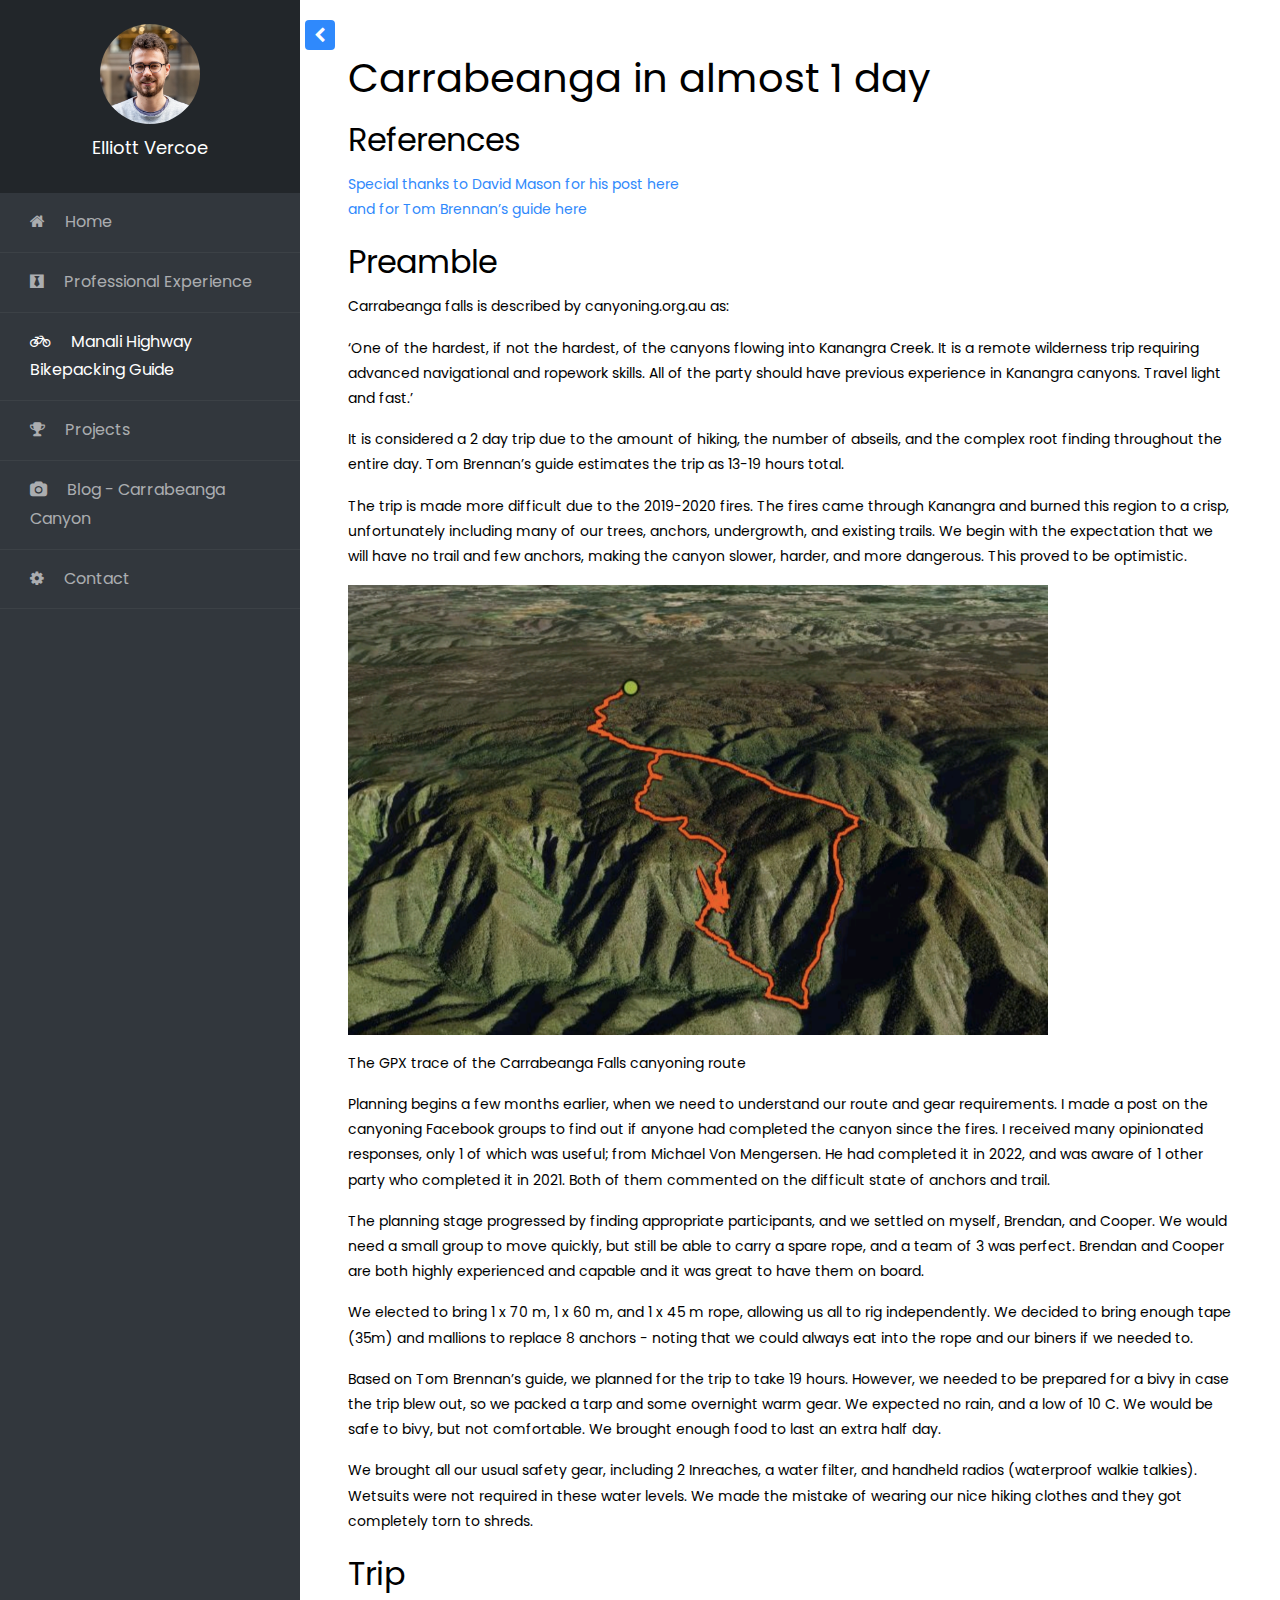
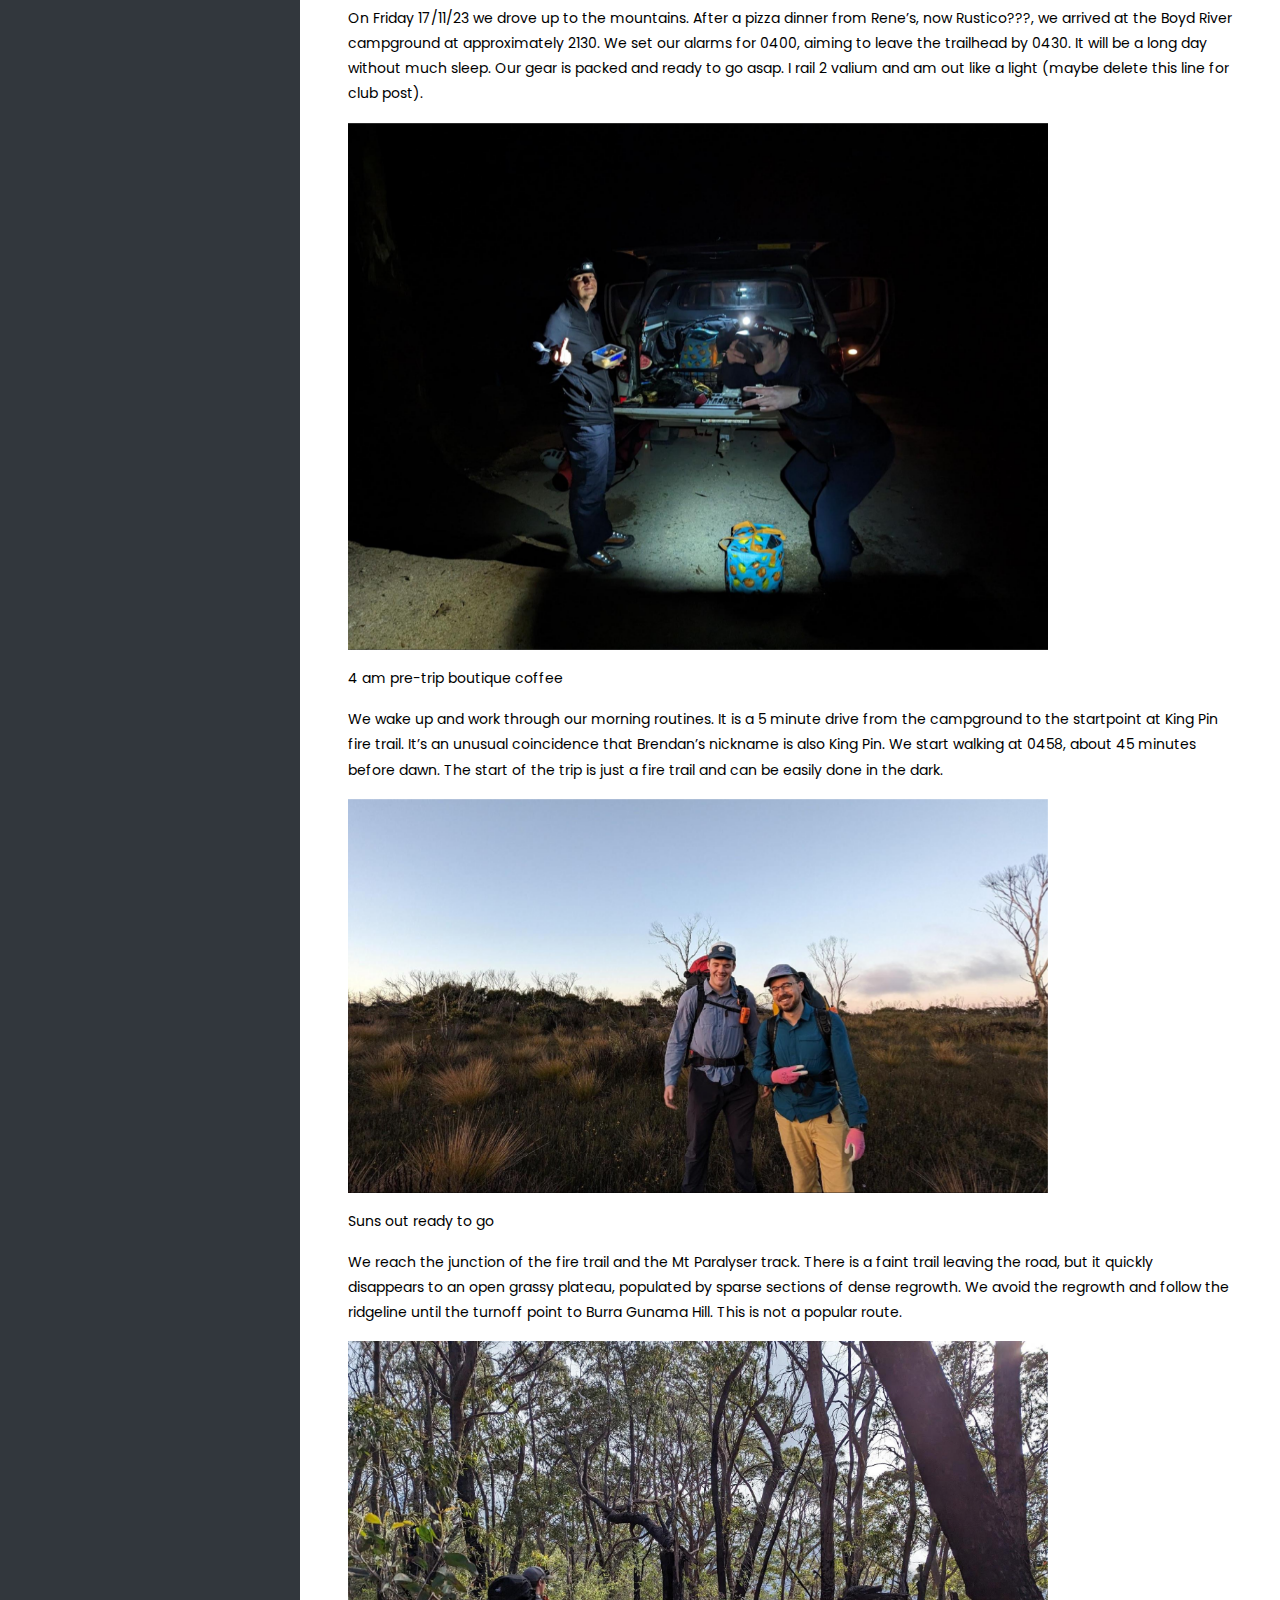
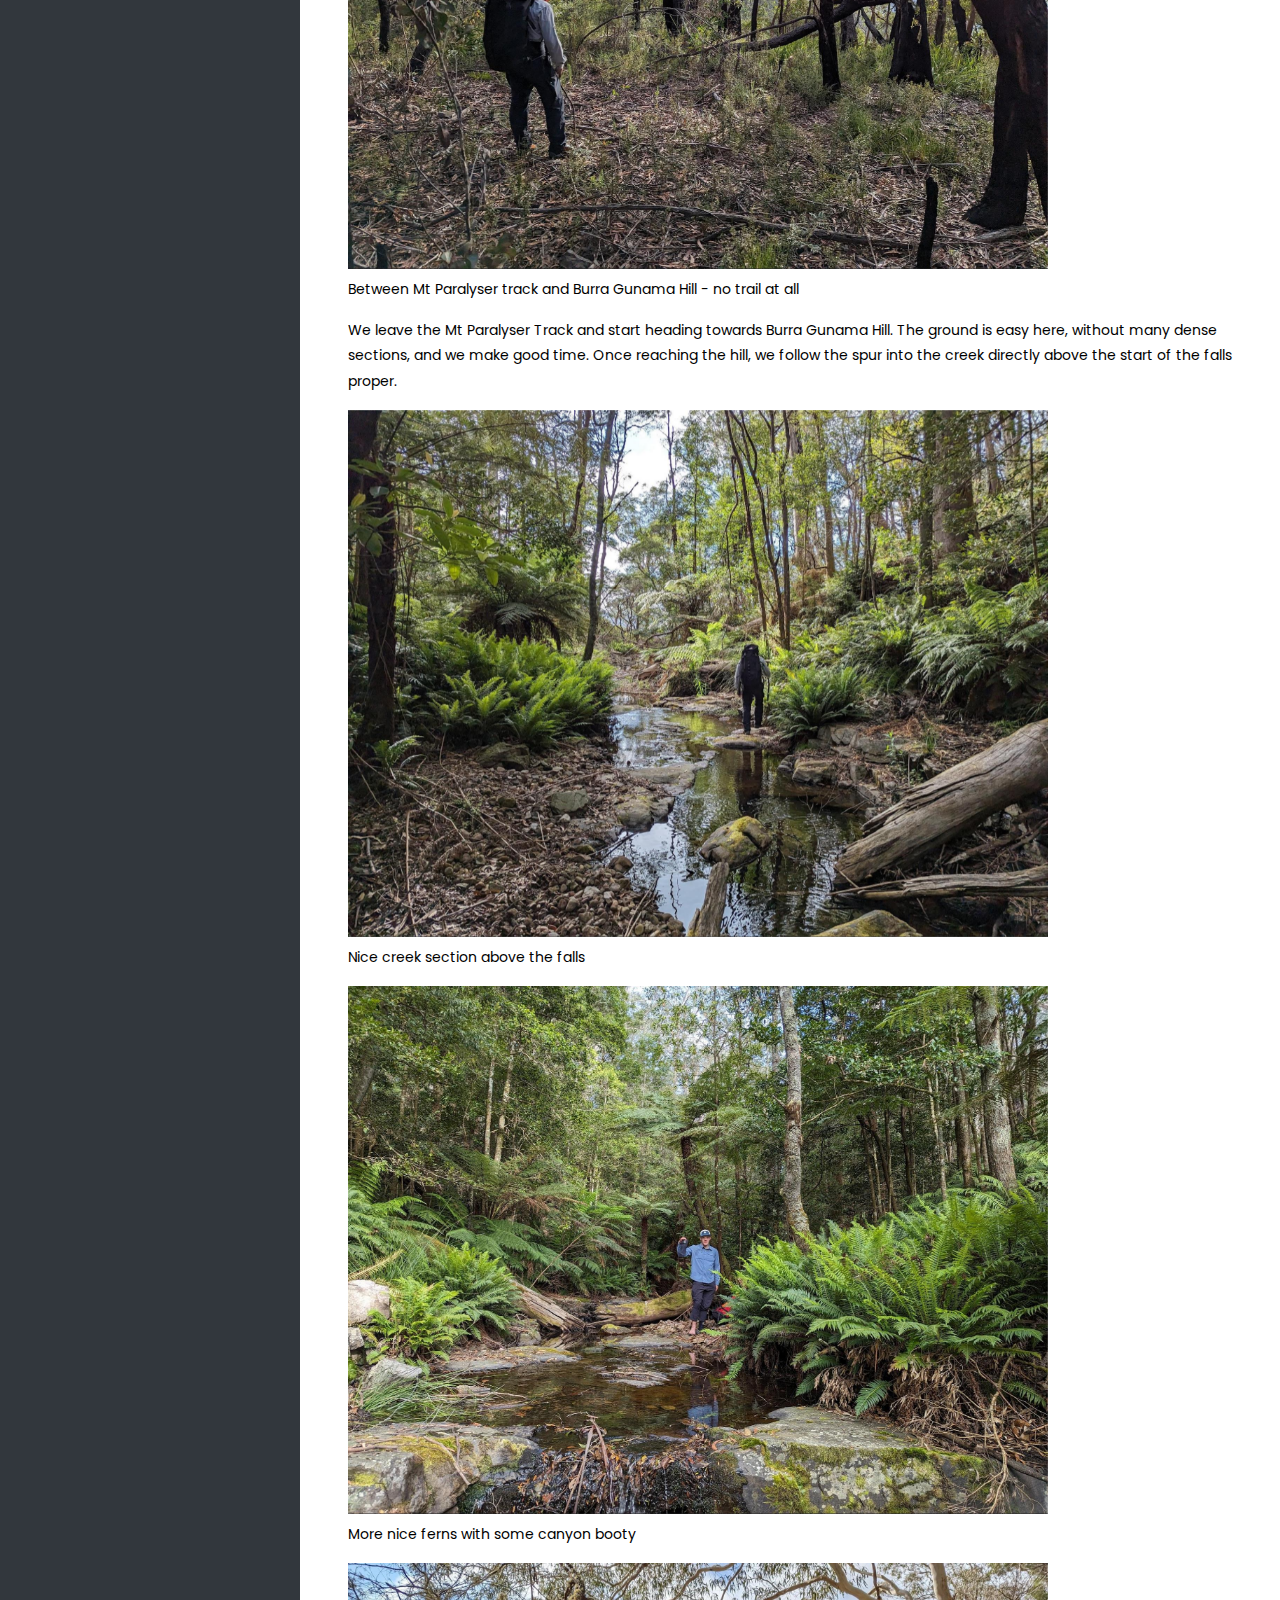
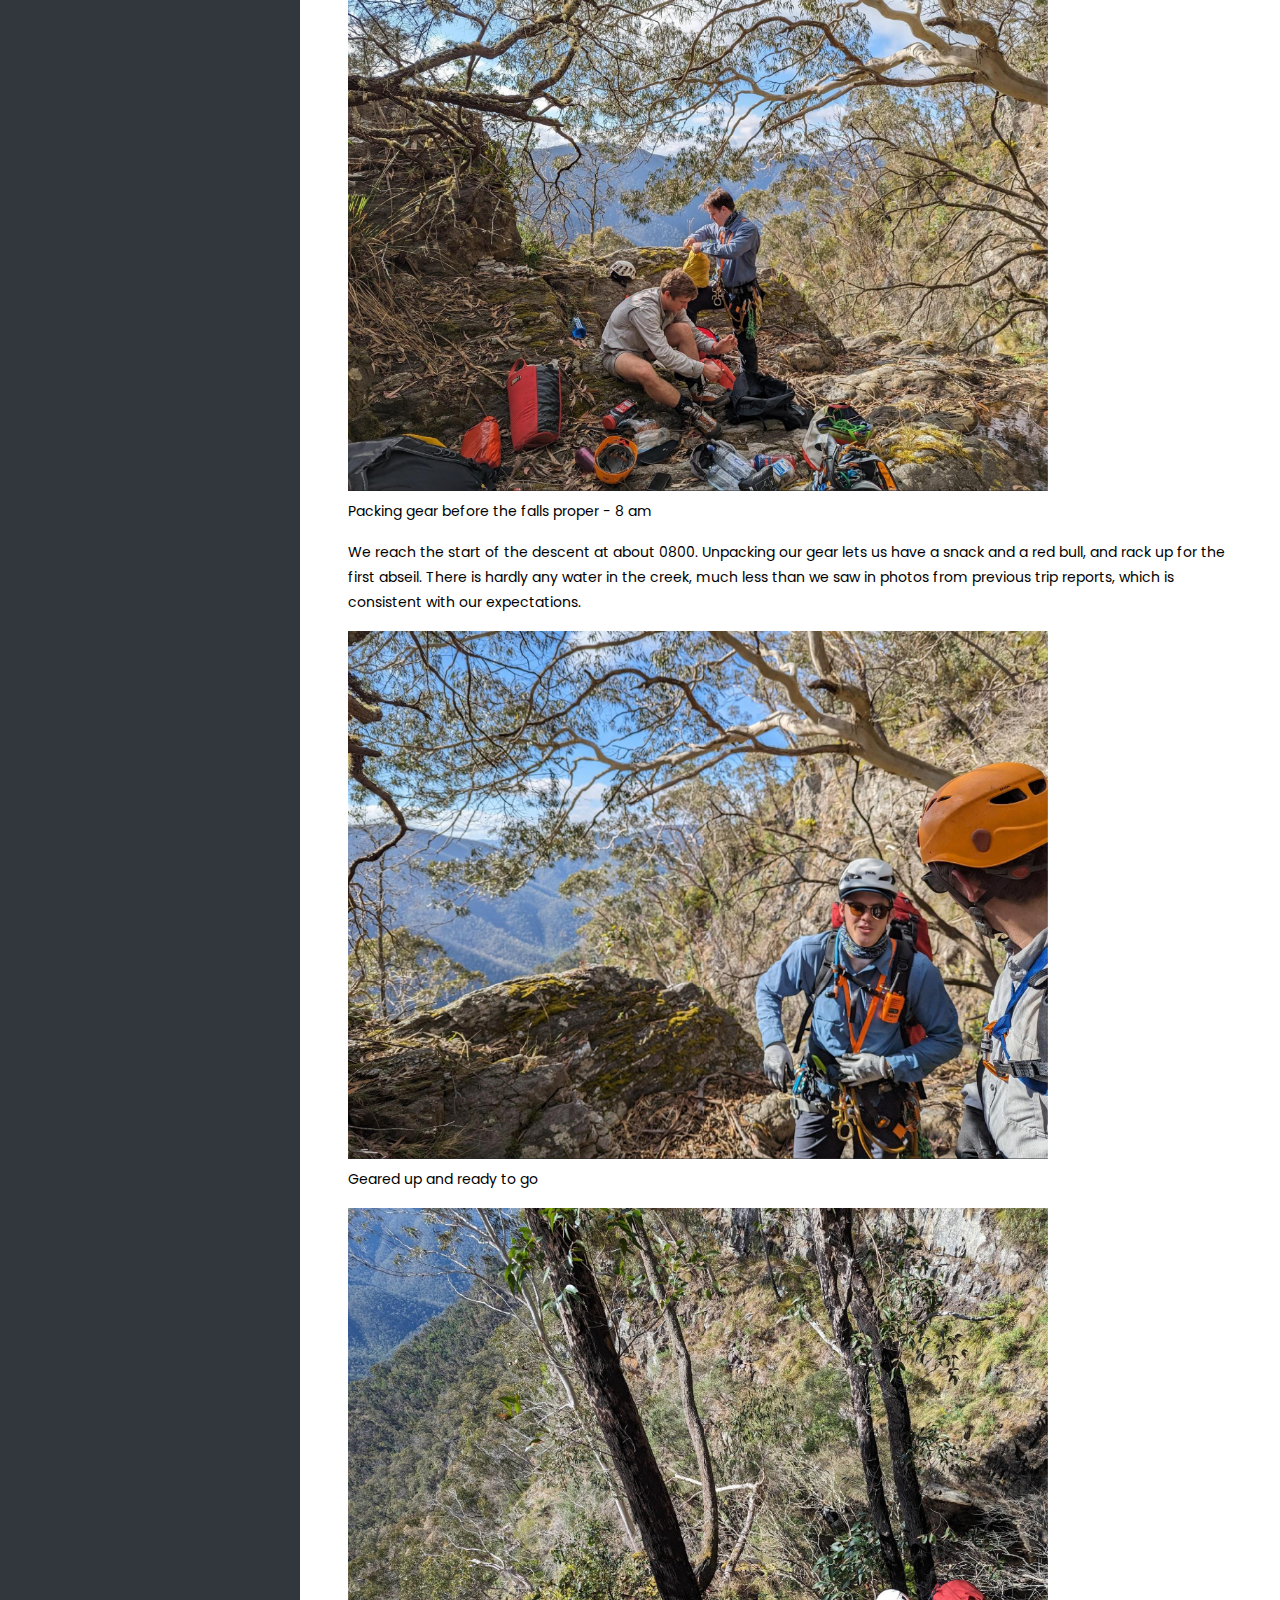
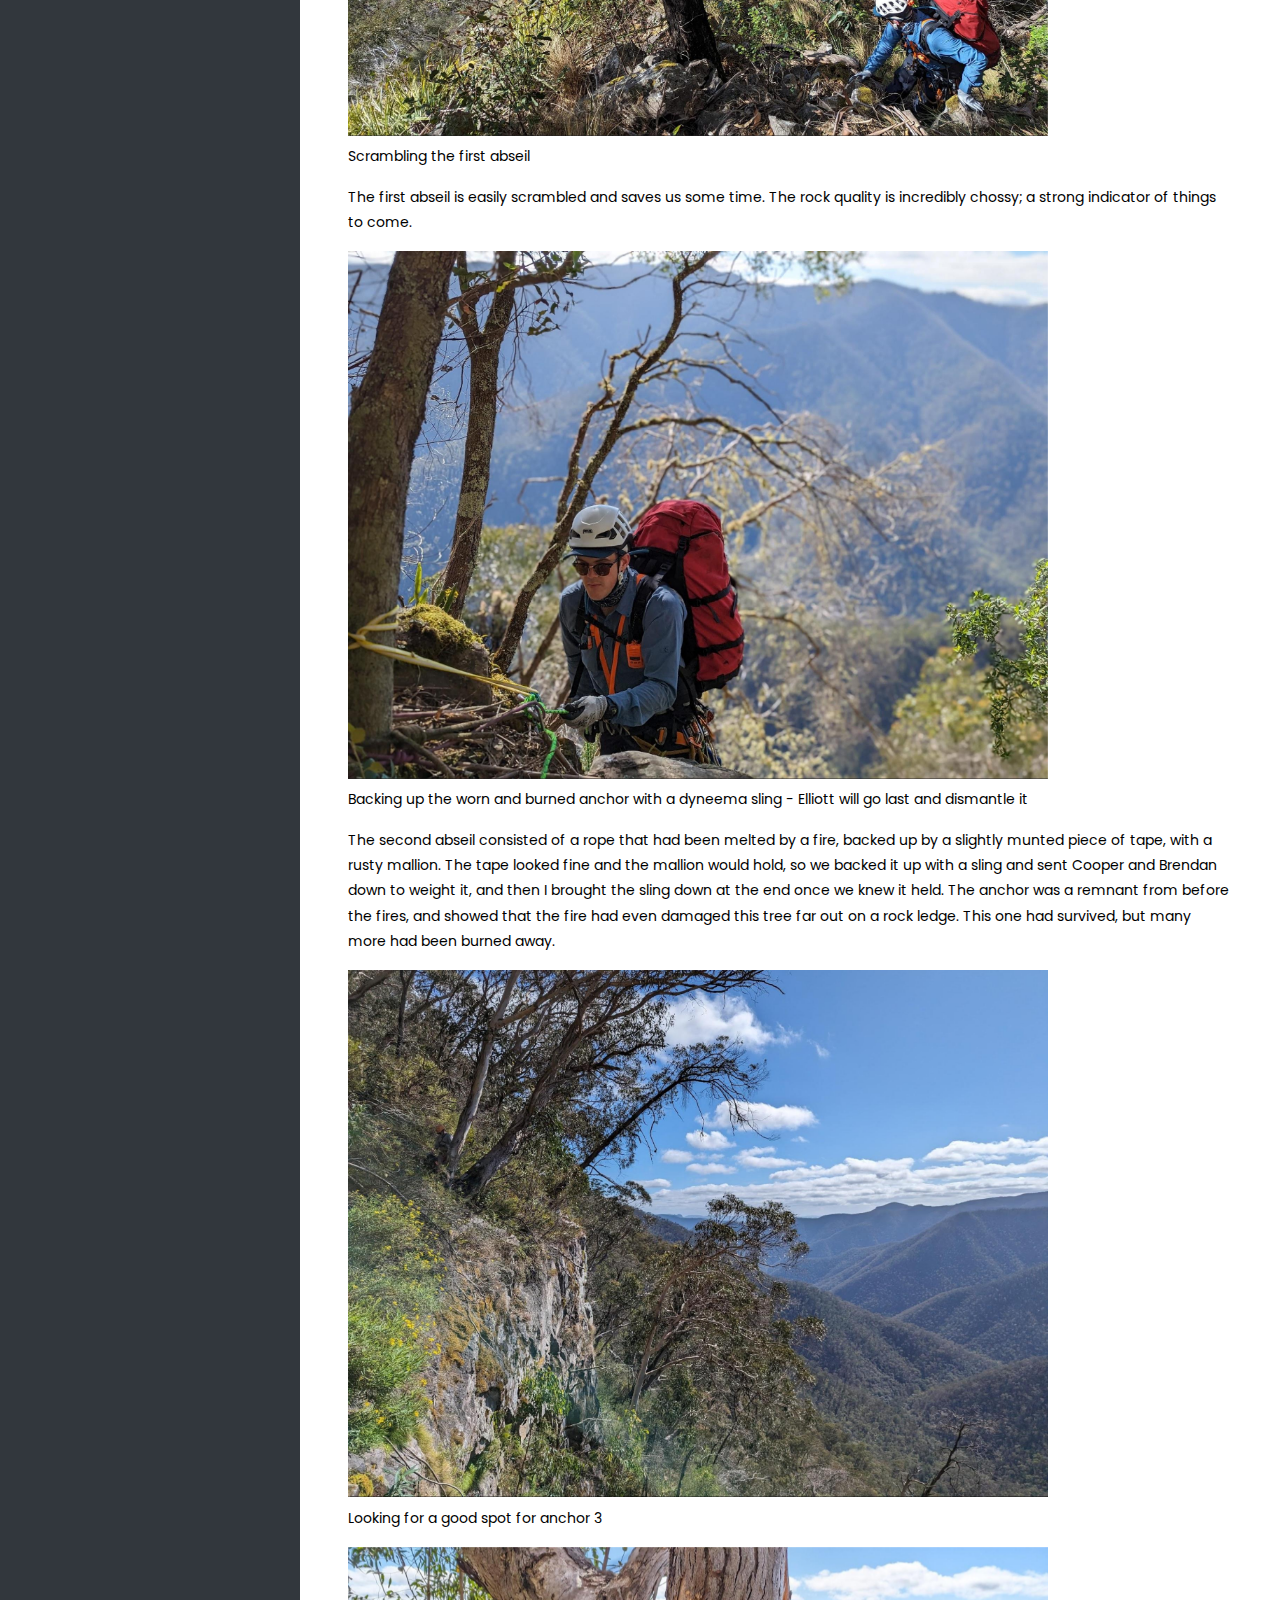
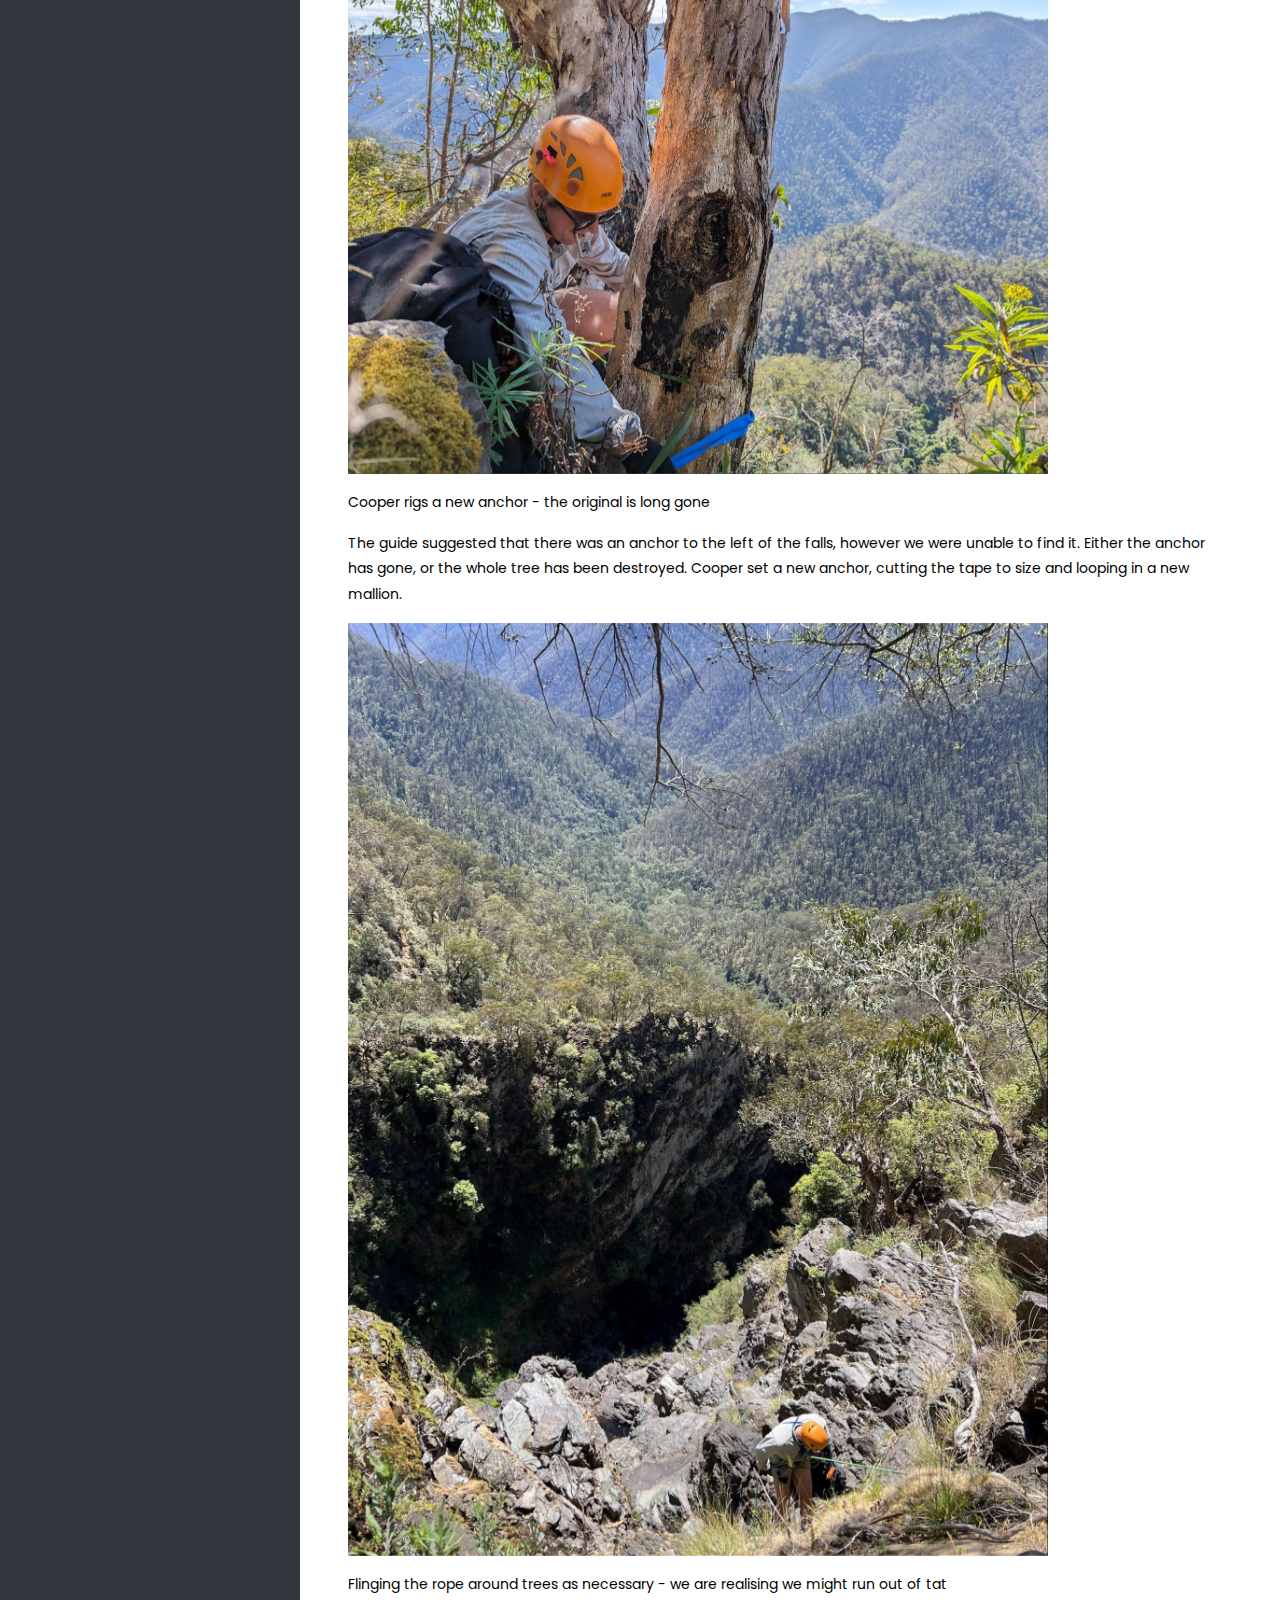
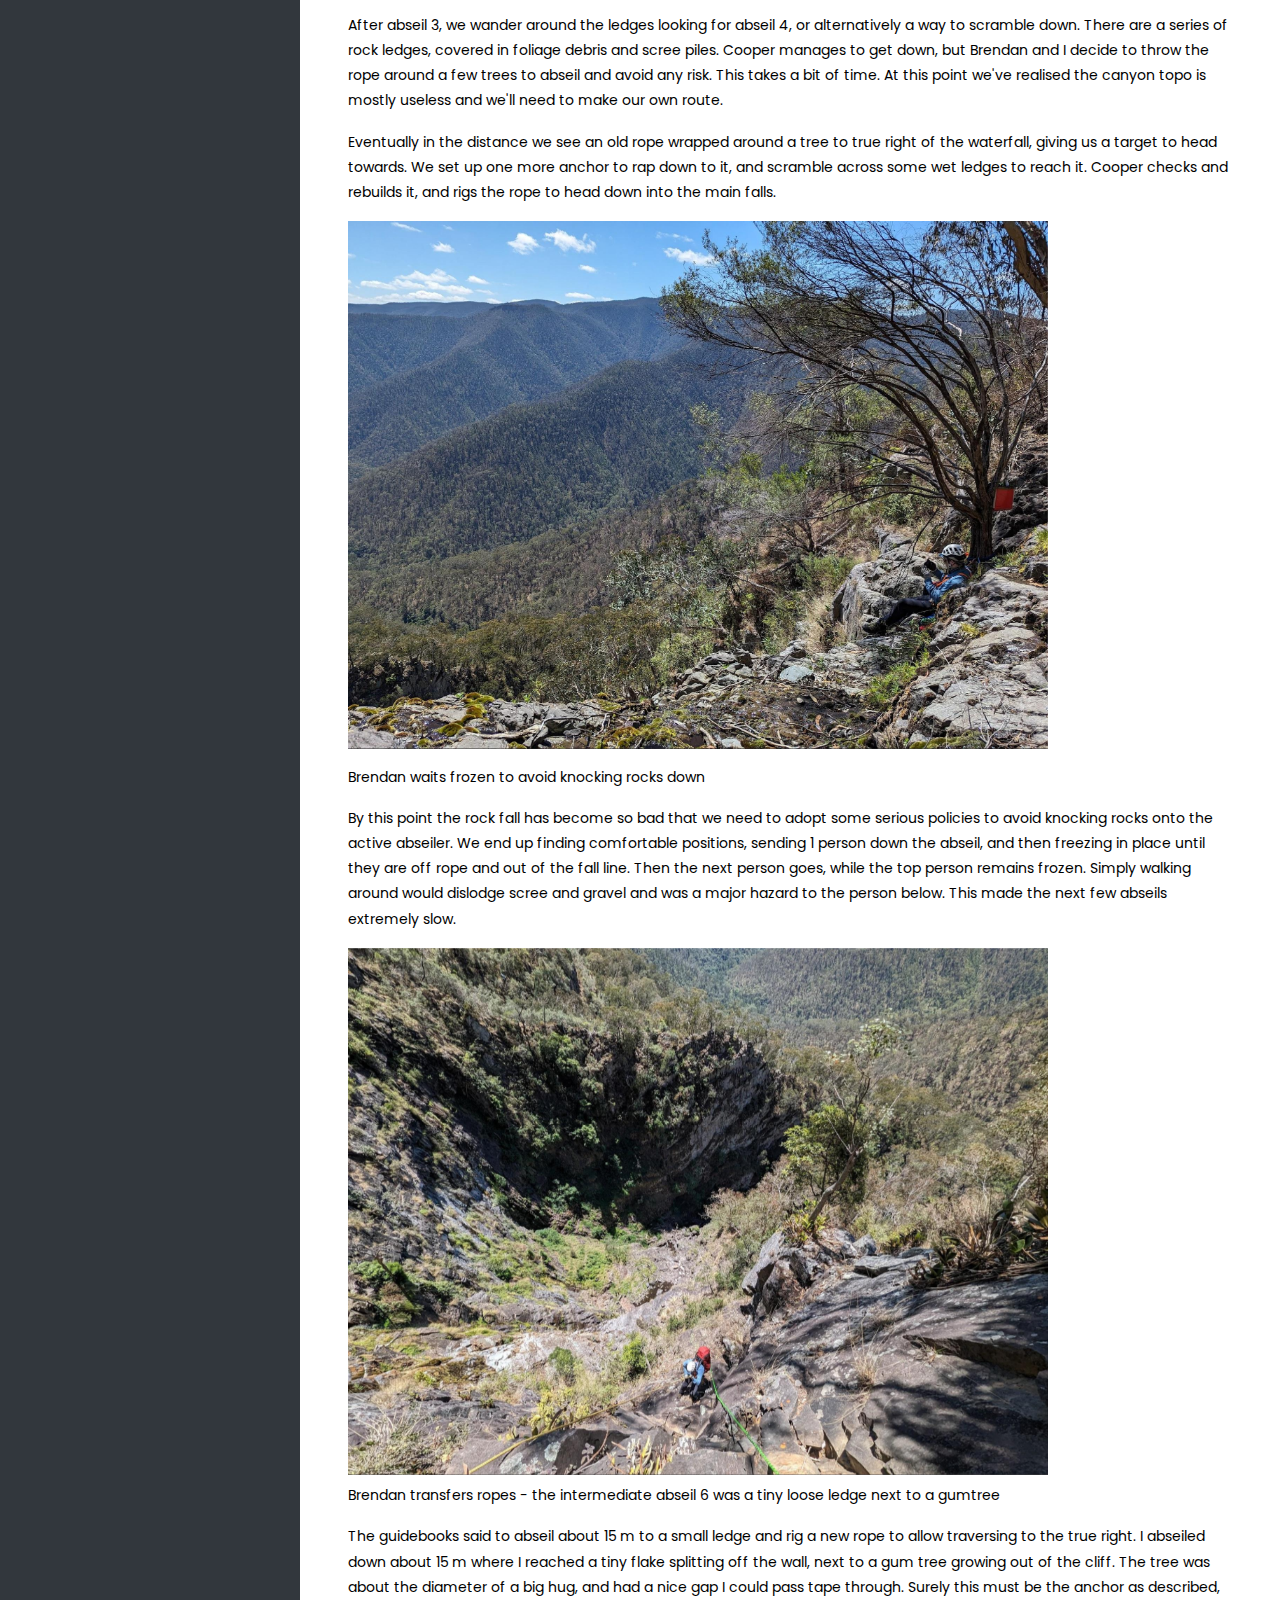
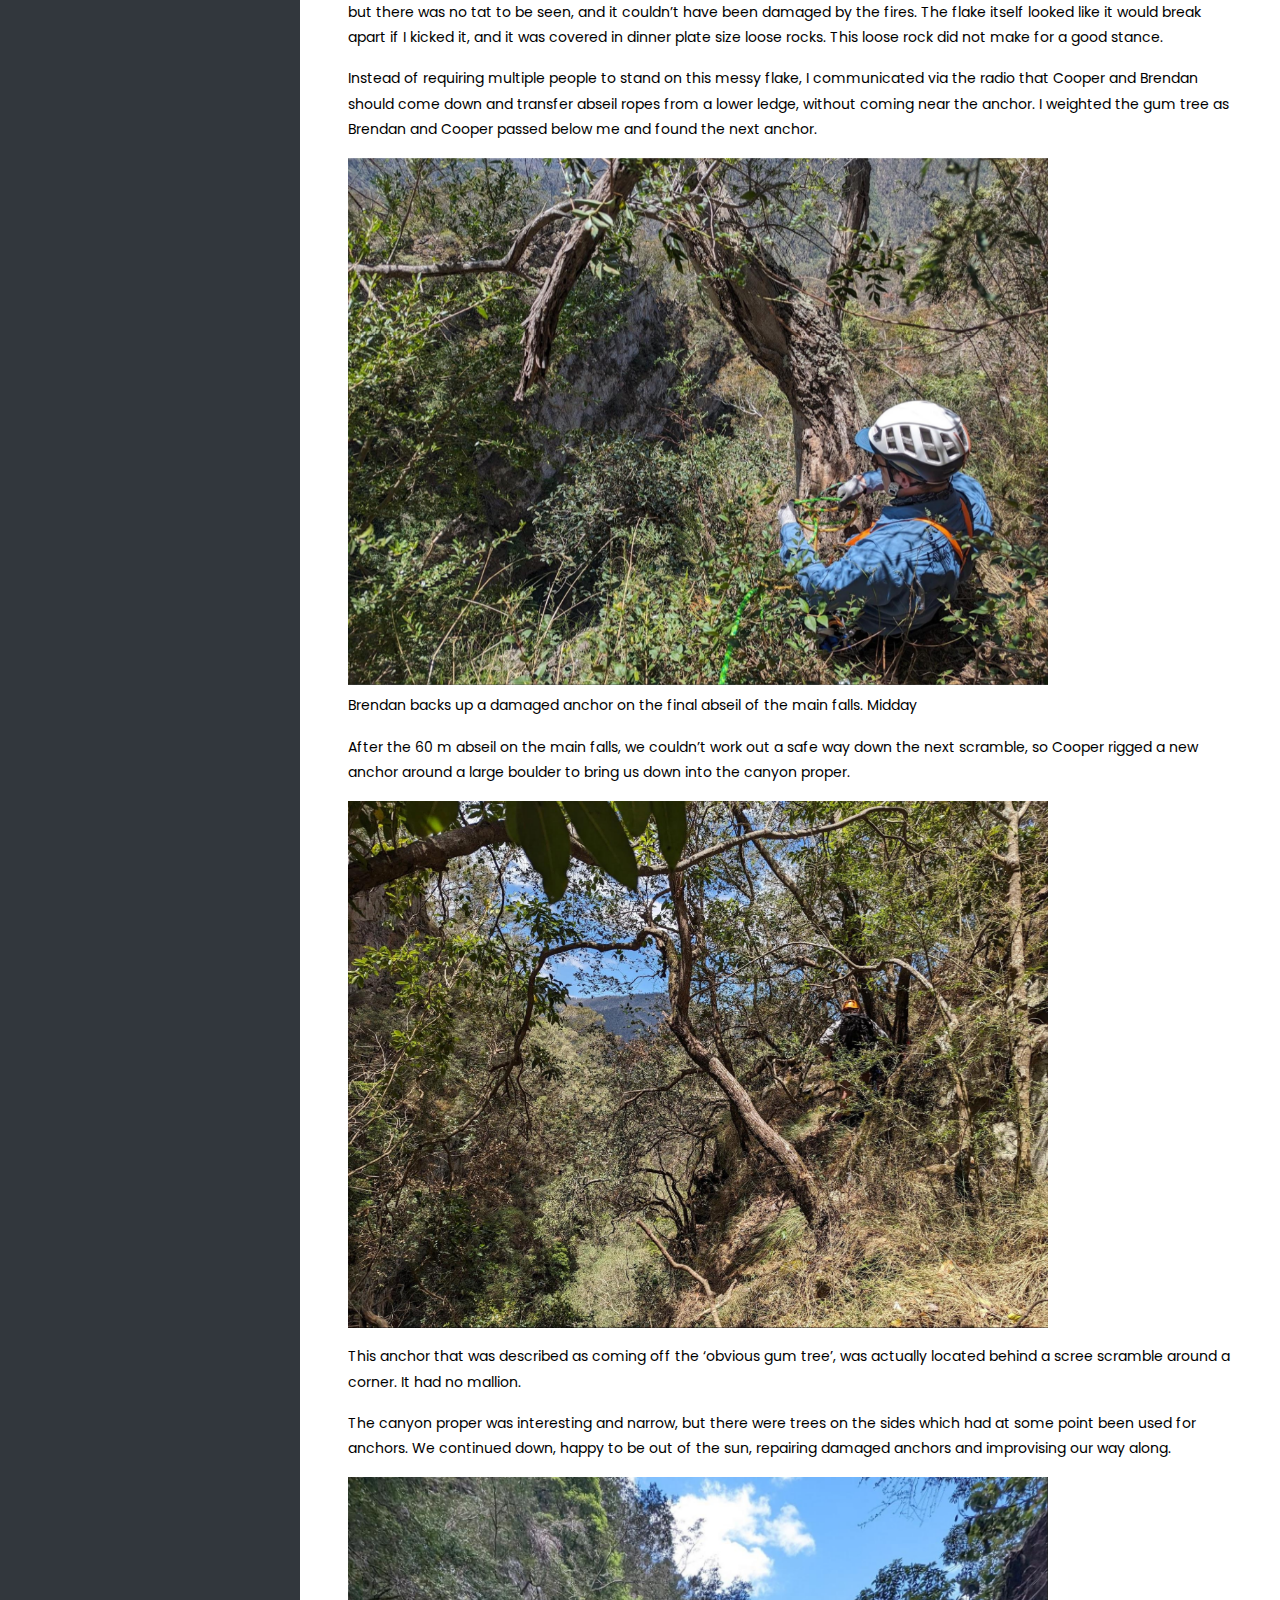
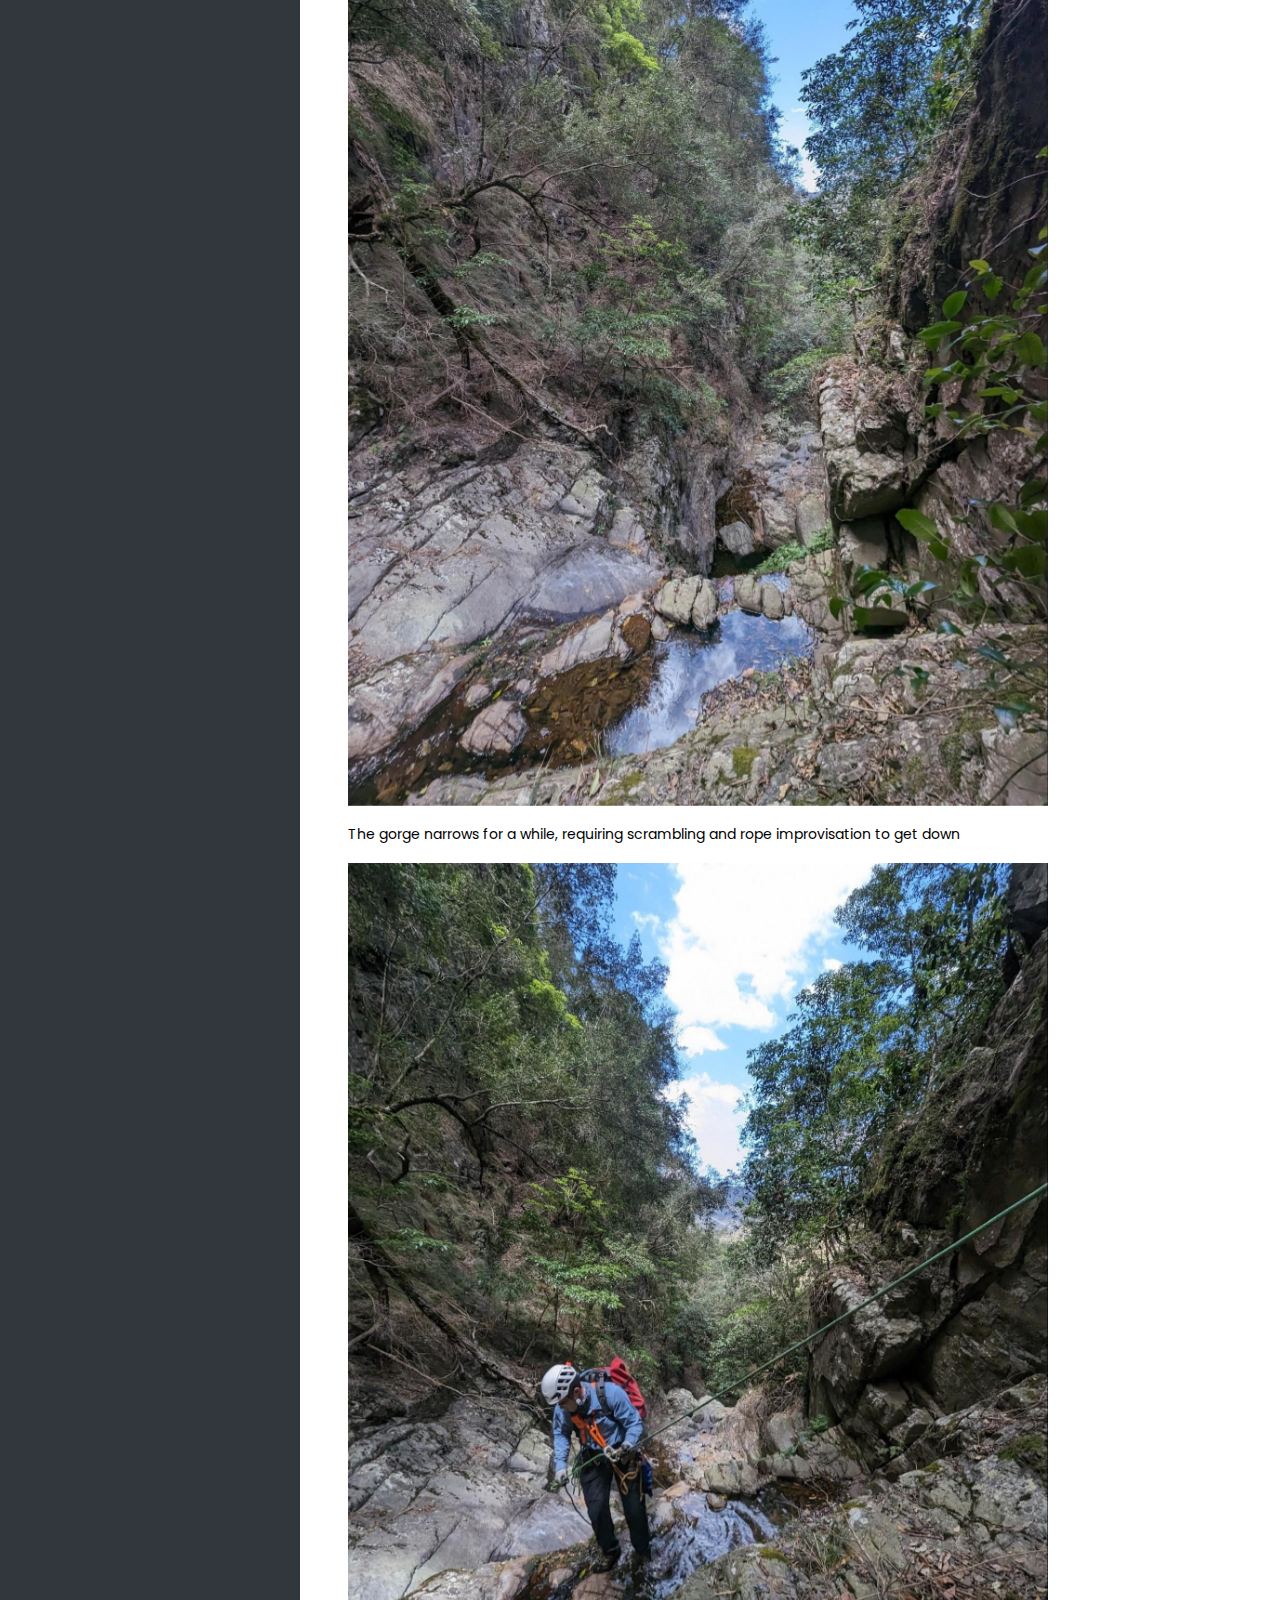
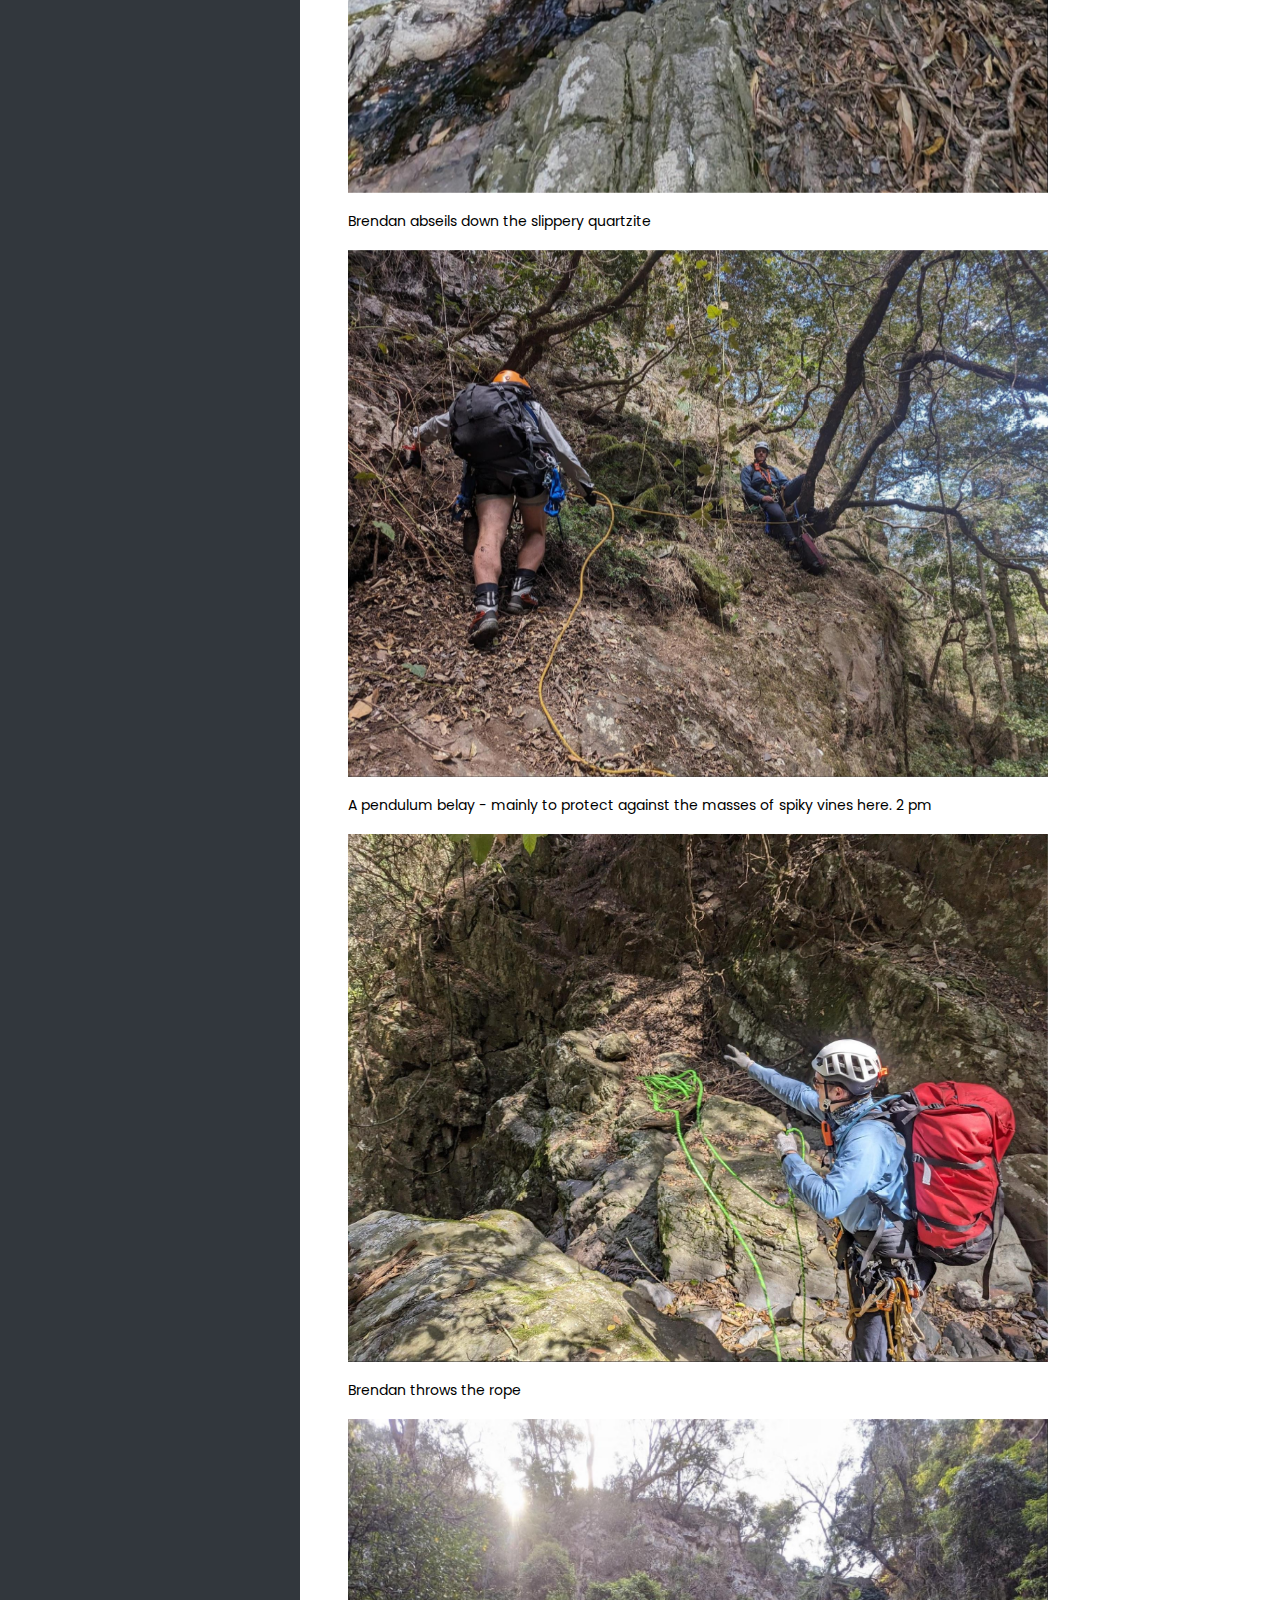
==== CarraBeangaCanyonTripReport.html @ f2e4076f "Added carrabeanga trip report" ====
<html>
   <head>
      <style type="text/css">


    
    /* For phone screens and smaller */
@media (max-width: 767px) {
  img {
    max-width: 100%; /* Image won't exceed its container's width */
    height: auto;     /* Maintain image's aspect ratio */
  }
}

/* For computer screens */
@media (min-width: 768px) {
  img {
    max-width: 700px; /* Image will have a maximum width of 700px */
    height: auto;     /* Maintain image's aspect ratio */
  }
}

table {
    border-collapse: collapse; /* This ensures that the border is neat */
  }

  th, td {
    border: 1px solid black; /* Sets the border style for table cells */
    padding-left: 10px; /* Adds left padding to table cells */
    padding-right: 10px; /* Adds left padding to table cells */
    padding-top: 5px; /* Adds left padding to table cells */

  }




    </style>

<meta content="text/html; charset=UTF-8" http-equiv="content-type">
<title>Home</title>
<meta charset="utf-8">
<meta name="viewport" content="width=device-width, initial-scale=1, shrink-to-fit=no">

<link href="https://fonts.googleapis.com/css?family=Poppins:300,400,500,600,700,800,900" rel="stylesheet">

<link rel="stylesheet" href="https://stackpath.bootstrapcdn.com/font-awesome/4.7.0/css/font-awesome.min.css">
<link rel="stylesheet" href="css/style.css">
      
   </head>
   <body class="c78 doc-content">
      <div class="wrapper d-flex align-items-stretch">
            <nav id="sidebar">
               <div class="custom-menu">
                  <button type="button" id="sidebarCollapse" class="btn btn-primary">
              </button>
           </div>
              <div class="img bg-wrap text-center py-4" style="background-image: url(images/nepal.JPG);">
                 <div class="user-logo">
                    <div class="img" style="background-image: url(images/profile_headshot.png);"></div>
                    <h3>Elliott Vercoe</h3>
                 </div>
              </div>
           <ul class="list-unstyled components mb-5">
             <li>
               <a href="index.html"><span class="fa fa-home mr-3"></span> Home</a>
             </li>
             <li>
               <a href="professional.html"><span class="fa fa-black-tie mr-3"></span> Professional Experience</a>
             </li>          
           <li class="active">
               <a href="manalihighwayguide.html"><span class="fa fa-bicycle mr-3"></span> Manali Highway Bikepacking Guide</a>
             </li>
             <li>
               <a href="projects.html"><span class="fa fa-trophy mr-3"></span> Projects</a>
             </li>
             <li>
               <a href="personal.html"><span class="fa fa-camera mr-3"></span> Blog - Carrabeanga Canyon</a>
             </li>
               <li>
                   <a href="contact.html"><span class="fa fa-cog mr-3"></span> Contact</a>
               </li>
           </ul>
   
          </nav>
         <div id="content" class="p-4 p-md-5 pt-5">
         <h1>Carrabeanga in almost 1 day</h2>
      <h2 class="c10" id="h.gwis1uoi3utb"><span class="c3">References</span></h2>
      <p class="c4"><span></span><span class="c6"><a class="c13" href="https://www.google.com/url?q=https://canyoning.org.au/forum/viewtopic.php?t%3D292&amp;sa=D&amp;source=editors&amp;ust=1701001620605400&amp;usg=AOvVaw0iBWGwvWURTkqho5owpURM">Special thanks to David Mason for his post here</a></span><span class="c14">&nbsp; </span><span>&nbsp;<br></span><span class="c6"><a class="c13" href="https://www.google.com/url?q=https://ozultimate.com/canyoning/track_notes/carrabeanga.htm&amp;sa=D&amp;source=editors&amp;ust=1701001620605690&amp;usg=AOvVaw3v-vDoT_NdDjDIxTyRM59C">and for Tom Brennan&rsquo;s guide here</a></span><span class="c2">&nbsp;</span></p>
      <h2 class="c10" id="h.talmrts4nolm"><span class="c3">Preamble</span></h2>
      <p class="c4"><span class="c2">Carrabeanga falls is described by canyoning.org.au as:</span></p>
      <p class="c0"><span class="c2"></span></p>
      <p class="c17"><span class="c14 c22">&lsquo;One of the hardest, if not the hardest, of the canyons flowing into Kanangra Creek. It is a remote wilderness trip requiring advanced navigational and ropework skills. All of the party should have previous experience in Kanangra canyons. Travel light and fast.&rsquo; </span></p>
      <p class="c0"><span class="c2"></span></p>
      <p class="c4"><span class="c2">It is considered a 2 day trip due to the amount of hiking, the number of abseils, and the complex root finding throughout the entire day. Tom Brennan&rsquo;s guide estimates the trip as 13-19 hours total.</span></p>
      <p class="c0"><span class="c2"></span></p>
      <p class="c4"><span class="c2">The trip is made more difficult due to the 2019-2020 fires. The fires came through Kanangra and burned this region to a crisp, unfortunately including many of our trees, anchors, undergrowth, and existing trails. We begin with the expectation that we will have no trail and few anchors, making the canyon slower, harder, and more dangerous. This proved to be optimistic.</span></p>
      <p class="c0"><span class="c2"></span></p>
      <p class="c4"><span style="overflow: hidden; display: inline-block; margin: 0.00px 0.00px; border: 0.00px solid #000000; transform: rotate(0.00rad) translateZ(0px); -webkit-transform: rotate(0.00rad) translateZ(0px);"><img alt="" src="carrabeanga_images/image18.png" style="margin-left: 0.00px; margin-top: 0.00px; transform: rotate(0.00rad) translateZ(0px); -webkit-transform: rotate(0.00rad) translateZ(0px);" title="">
      </span></p>
      <p class="c4"><span>The GPX trace of the Carrabeanga Falls canyoning route</span></p>
      <p class="c0"><span class="c2"></span></p>
      <p class="c4"><span class="c2">Planning begins a few months earlier, when we need to understand our route and gear requirements. I made a post on the canyoning Facebook groups to find out if anyone had completed the canyon since the fires. I received many opinionated responses, only 1 of which was useful; from Michael Von Mengersen. He had completed it in 2022, and was aware of 1 other party who completed it in 2021. Both of them commented on the difficult state of anchors and trail.</span></p>
      <p class="c0"><span class="c2"></span></p>
      <p class="c4"><span class="c2">The planning stage progressed by finding appropriate participants, and we settled on myself, Brendan, and Cooper. We would need a small group to move quickly, but still be able to carry a spare rope, and a team of 3 was perfect. Brendan and Cooper are both highly experienced and capable and it was great to have them on board.</span></p>
      <p class="c0"><span class="c2"></span></p>
      <p class="c4"><span class="c2">We elected to bring 1 x 70 m, 1 x 60 m, and 1 x 45 m rope, allowing us all to rig independently. We decided to bring enough tape (35m) and mallions to replace 8 anchors - noting that we could always eat into the rope and our biners if we needed to. </span></p>
      <p class="c0"><span class="c2"></span></p>
      <p class="c4"><span class="c2">Based on Tom Brennan&rsquo;s guide, we planned for the trip to take 19 hours. However, we needed to be prepared for a bivy in case the trip blew out, so we packed a tarp and some overnight warm gear. We expected no rain, and a low of 10 C. We would be safe to bivy, but not comfortable. We brought enough food to last an extra half day.</span></p>
      <p class="c0"><span class="c2"></span></p>
      <p class="c4"><span class="c2">We brought all our usual safety gear, including 2 Inreaches, a water filter, and handheld radios (waterproof walkie talkies). Wetsuits were not required in these water levels. We made the mistake of wearing our nice hiking clothes and they got completely torn to shreds.</span></p>
      <h2 class="c10" id="h.85tm4fs3ms9n"><span>Trip</span></h2>
      <p class="c4"><span>On Friday 17/11/23 we drove up to the mountains. </span><span>After a pizza dinner from Rene&rsquo;s, now Rustico???, we arrived at the Boyd River campground at approximately 2130. We set our alarms for 0400, aiming to leave the trailhead by 0430. It will be a long day without much sleep. Our gear is packed and ready to go asap. I rail 2 valium and am out like a light (maybe delete this line for club post).</span></p>
      <p class="c0"><span class="c2"></span></p>
      <p class="c4"><span style="overflow: hidden; display: inline-block; margin: 0.00px 0.00px; border: 0.00px solid #000000; transform: rotate(0.00rad) translateZ(0px); -webkit-transform: rotate(0.00rad) translateZ(0px); "><img alt="" src="carrabeanga_images/image1.jpg" style=" margin-left: 0.00px; margin-top: 0.00px; transform: rotate(0.00rad) translateZ(0px); -webkit-transform: rotate(0.00rad) translateZ(0px);" title=""></span></p>
      <span class="c2">4 am pre-trip boutique coffee</span>
      <p class="c0"><span class="c2"></span></p>
      <p class="c4"><span class="c2">We wake up and work through our morning routines. It is a 5 minute drive from the campground to the startpoint at King Pin fire trail. It&rsquo;s an unusual coincidence that Brendan&rsquo;s nickname is also King Pin. We start walking at 0458, about 45 minutes before dawn. The start of the trip is just a fire trail and can be easily done in the dark.</span></p>
      <p class="c0"><span class="c2"></span></p>
      <p class="c4"><span style="overflow: hidden; display: inline-block; margin: 0.00px 0.00px; border: 0.00px solid #000000; transform: rotate(0.00rad) translateZ(0px); -webkit-transform: rotate(0.00rad) translateZ(0px);"><img alt="" src="carrabeanga_images/image4.jpg" style=" margin-left: 0.00px; margin-top: 0.00px; transform: rotate(0.00rad) translateZ(0px); -webkit-transform: rotate(0.00rad) translateZ(0px);" title=""></span></p><span class="c2">Suns out ready to go</span>
      <p class="c0"><span class="c2"></span></p>
      <p class="c4"><span class="c2">We reach the junction of the fire trail and the Mt Paralyser track. There is a faint trail leaving the road, but it quickly disappears to an open grassy plateau, populated by sparse sections of dense regrowth. We avoid the regrowth and follow the ridgeline until the turnoff point to Burra Gunama Hill. This is not a popular route.</span></p>
      <p class="c0"><span class="c2"></span></p>
      <p class="c4"><span style="overflow: hidden; display: inline-block; margin: 0.00px 0.00px; border: 0.00px solid #000000; transform: rotate(0.00rad) translateZ(0px); -webkit-transform: rotate(0.00rad) translateZ(0px); "><img alt="" src="carrabeanga_images/image3.jpg" style=" margin-left: 0.00px; margin-top: 0.00px; transform: rotate(0.00rad) translateZ(0px); -webkit-transform: rotate(0.00rad) translateZ(0px);" title=""></span><span class="c2"><br>Between Mt Paralyser track and Burra Gunama Hill - no trail at all</span></p>
      <p class="c0"><span class="c2"></span></p>
      <p class="c4"><span class="c2">We leave the Mt Paralyser Track and start heading towards Burra Gunama Hill. The ground is easy here, without many dense sections, and we make good time. Once reaching the hill, we follow the spur into the creek directly above the start of the falls proper.</span></p>
      <p class="c0"><span class="c2"></span></p>
      <p class="c4"><span style="overflow: hidden; display: inline-block; margin: 0.00px 0.00px; border: 0.00px solid #000000; transform: rotate(0.00rad) translateZ(0px); -webkit-transform: rotate(0.00rad) translateZ(0px); "><img alt="" src="carrabeanga_images/image23.jpg" style=" margin-left: 0.00px; margin-top: 0.00px; transform: rotate(0.00rad) translateZ(0px); -webkit-transform: rotate(0.00rad) translateZ(0px);" title=""></span><span class="c2"><br>Nice creek section above the falls</span></p>
      <p class="c0"><span class="c2"></span></p>
      <p class="c4"><span style="overflow: hidden; display: inline-block; margin: 0.00px 0.00px; border: 0.00px solid #000000; transform: rotate(0.00rad) translateZ(0px); -webkit-transform: rotate(0.00rad) translateZ(0px); "><img alt="" src="carrabeanga_images/image19.jpg" style=" margin-left: 0.00px; margin-top: 0.00px; transform: rotate(0.00rad) translateZ(0px); -webkit-transform: rotate(0.00rad) translateZ(0px);" title=""></span><span class="c2"><br>More nice ferns with some canyon booty</span></p>
      <p class="c0"><span class="c2"></span></p>
      <p class="c4"><span style="overflow: hidden; display: inline-block; margin: 0.00px 0.00px; border: 0.00px solid #000000; transform: rotate(0.00rad) translateZ(0px); -webkit-transform: rotate(0.00rad) translateZ(0px); "><img alt="" src="carrabeanga_images/image31.jpg" style=" margin-left: 0.00px; margin-top: 0.00px; transform: rotate(0.00rad) translateZ(0px); -webkit-transform: rotate(0.00rad) translateZ(0px);" title=""></span><span class="c2"><br>Packing gear before the falls proper - 8 am</span></p>
      <p class="c0"><span class="c2"></span></p>
      <p class="c4"><span class="c2">We reach the start of the descent at about 0800. Unpacking our gear lets us have a snack and a red bull, and rack up for the first abseil. There is hardly any water in the creek, much less than we saw in photos from previous trip reports, which is consistent with our expectations. </span></p>
      <p class="c0"><span class="c2"></span></p>
      <span style="overflow: hidden; display: inline-block; margin: 0.00px 0.00px; border: 0.00px solid #000000; transform: rotate(0.00rad) translateZ(0px); -webkit-transform: rotate(0.00rad) translateZ(0px); "><img alt="" src="carrabeanga_images/image15.jpg" style=" margin-left: 0.00px; margin-top: 0.00px; transform: rotate(0.00rad) translateZ(0px); -webkit-transform: rotate(0.00rad) translateZ(0px);" title=""></span>
      <span class="c2"><br>Geared up and ready to go</span>
      <p class="c0"><span class="c2"></span></p>
      <p class="c4"><span style="overflow: hidden; display: inline-block; margin: 0.00px 0.00px; border: 0.00px solid #000000; transform: rotate(0.00rad) translateZ(0px); -webkit-transform: rotate(0.00rad) translateZ(0px); "><img alt="" src="carrabeanga_images/image14.jpg" style=" margin-left: 0.00px; margin-top: 0.00px; transform: rotate(0.00rad) translateZ(0px); -webkit-transform: rotate(0.00rad) translateZ(0px);" title=""></span><span class="c2"><br>Scrambling the first abseil</span></p>
      <p class="c0"><span class="c2"></span></p>
      <p class="c4"><span class="c2">The first abseil is easily scrambled and saves us some time. The rock quality is incredibly chossy; a strong indicator of things to come.</span></p>
      <p class="c0"><span class="c2"></span></p>
      <p class="c4"><span style="overflow: hidden; display: inline-block; margin: 0.00px 0.00px; border: 0.00px solid #000000; transform: rotate(0.00rad) translateZ(0px); -webkit-transform: rotate(0.00rad) translateZ(0px); "><img alt="" src="carrabeanga_images/image9.jpg" style=" margin-left: 0.00px; margin-top: 0.00px; transform: rotate(0.00rad) translateZ(0px); -webkit-transform: rotate(0.00rad) translateZ(0px);" title=""></span><span class="c2"><br>Backing up the worn and burned anchor with a dyneema sling - Elliott will go last and dismantle it </span></p>
      <p class="c0"><span class="c2"></span></p>
      <p class="c4"><span class="c2">The second abseil consisted of a rope that had been melted by a fire, backed up by a slightly munted piece of tape, with a rusty mallion. The tape looked fine and the mallion would hold, so we backed it up with a sling and sent Cooper and Brendan down to weight it, and then I brought the sling down at the end once we knew it held. The anchor was a remnant from before the fires, and showed that the fire had even damaged this tree far out on a rock ledge. This one had survived, but many more had been burned away.</span></p>
      <p class="c0"><span class="c2"></span></p>
      <p class="c4"><span style="overflow: hidden; display: inline-block; margin: 0.00px 0.00px; border: 0.00px solid #000000; transform: rotate(0.00rad) translateZ(0px); -webkit-transform: rotate(0.00rad) translateZ(0px); "><img alt="" src="carrabeanga_images/image5.jpg" style=" margin-left: 0.00px; margin-top: 0.00px; transform: rotate(0.00rad) translateZ(0px); -webkit-transform: rotate(0.00rad) translateZ(0px);" title=""></span><span class="c2"><br>Looking for a good spot for anchor 3</span></p>
      <p class="c0"><span class="c2"></span></p>
      <p class="c4"><span style="overflow: hidden; display: inline-block; margin: 0.00px 0.00px; border: 0.00px solid #000000; transform: rotate(0.00rad) translateZ(0px); -webkit-transform: rotate(0.00rad) translateZ(0px); "><img alt="" src="carrabeanga_images/image16.jpg" style=" margin-left: 0.00px; margin-top: 0.00px; transform: rotate(0.00rad) translateZ(0px); -webkit-transform: rotate(0.00rad) translateZ(0px);" title=""></span></p>
      <p class="c4"><span class="c2">Cooper rigs a new anchor - the original is long gone</span></p>
      <p class="c0"><span class="c2"></span></p>
      <p class="c4"><span class="c2">The guide suggested that there was an anchor to the left of the falls, however we were unable to find it. Either the anchor has gone, or the whole tree has been destroyed. Cooper set a new anchor, cutting the tape to size and looping in a new mallion.</span></p>
      <p class="c0"><span class="c2"></span></p>
      <p class="c4"><span style="overflow: hidden; display: inline-block; margin: 0.00px 0.00px; border: 0.00px solid #000000; transform: rotate(0.00rad) translateZ(0px); -webkit-transform: rotate(0.00rad) translateZ(0px); "><img alt="" src="carrabeanga_images/image20.jpg" style=" margin-left: 0.00px; margin-top: 0.00px; transform: rotate(0.00rad) translateZ(0px); -webkit-transform: rotate(0.00rad) translateZ(0px);" title=""></span></p>
      <p class="c4"><span class="c2">Flinging the rope around trees as necessary - we are realising we might run out of tat</span></p>
      <p class="c0"><span class="c2"></span></p>
      <p class="c4"><span class="c2">After abseil 3, we wander around the ledges looking for abseil 4, or alternatively a way to scramble down. There are a series of rock ledges, covered in foliage debris and scree piles. Cooper manages to get down, but Brendan and I decide to throw the rope around a few trees to abseil and avoid any risk. This takes a bit of time. At this point we&#39;ve realised the canyon topo is mostly useless and we&#39;ll need to make our own route.</span></p>
      <p class="c0"><span class="c2"></span></p>
      <p class="c4"><span class="c2">Eventually in the distance we see an old rope wrapped around a tree to true right of the waterfall, giving us a target to head towards. We set up one more anchor to rap down to it, and scramble across some wet ledges to reach it. Cooper checks and rebuilds it, and rigs the rope to head down into the main falls.</span></p>
      <p class="c0"><span class="c2"></span></p>
      <p class="c4"><span style="overflow: hidden; display: inline-block; margin: 0.00px 0.00px; border: 0.00px solid #000000; transform: rotate(0.00rad) translateZ(0px); -webkit-transform: rotate(0.00rad) translateZ(0px); "><img alt="" src="carrabeanga_images/image12.jpg" style=" margin-left: 0.00px; margin-top: 0.00px; transform: rotate(0.00rad) translateZ(0px); -webkit-transform: rotate(0.00rad) translateZ(0px);" title=""></span></p>
      <p class="c4"><span class="c2">Brendan waits frozen to avoid knocking rocks down</span></p>
      <p class="c0"><span class="c2"></span></p>
      <p class="c4"><span class="c2">By this point the rock fall has become so bad that we need to adopt some serious policies to avoid knocking rocks onto the active abseiler. We end up finding comfortable positions, sending 1 person down the abseil, and then freezing in place until they are off rope and out of the fall line. Then the next person goes, while the top person remains frozen. Simply walking around would dislodge scree and gravel and was a major hazard to the person below. This made the next few abseils extremely slow.</span></p>
      <p class="c0"><span class="c2"></span></p>
      <p class="c4"><span style="overflow: hidden; display: inline-block; margin: 0.00px 0.00px; border: 0.00px solid #000000; transform: rotate(0.00rad) translateZ(0px); -webkit-transform: rotate(0.00rad) translateZ(0px); "><img alt="" src="carrabeanga_images/image13.jpg" style=" margin-left: 0.00px; margin-top: 0.00px; transform: rotate(0.00rad) translateZ(0px); -webkit-transform: rotate(0.00rad) translateZ(0px);" title=""></span><span class="c2"><br>Brendan transfers ropes - the intermediate abseil 6 was a tiny loose ledge next to a gumtree</span></p>
      <p class="c0"><span class="c2"></span></p>
      <p class="c4"><span class="c2">The guidebooks said to abseil about 15 m to a small ledge and rig a new rope to allow traversing to the true right. I abseiled down about 15 m where I reached a tiny flake splitting off the wall, next to a gum tree growing out of the cliff. The tree was about the diameter of a big hug, and had a nice gap I could pass tape through. Surely this must be the anchor as described, but there was no tat to be seen, and it couldn&rsquo;t have been damaged by the fires. The flake itself looked like it would break apart if I kicked it, and it was covered in dinner plate size loose rocks. This loose rock did not make for a good stance.</span></p>
      <p class="c0"><span class="c2"></span></p>
      <p class="c4"><span class="c2">Instead of requiring multiple people to stand on this messy flake, I communicated via the radio that Cooper and Brendan should come down and transfer abseil ropes from a lower ledge, without coming near the anchor. I weighted the gum tree as Brendan and Cooper passed below me and found the next anchor.</span></p>
      <p class="c0"><span class="c2"></span></p>
      <p class="c4"><span style="overflow: hidden; display: inline-block; margin: 0.00px 0.00px; border: 0.00px solid #000000; transform: rotate(0.00rad) translateZ(0px); -webkit-transform: rotate(0.00rad) translateZ(0px); "><img alt="" src="carrabeanga_images/image30.jpg" style=" margin-left: 0.00px; margin-top: 0.00px; transform: rotate(0.00rad) translateZ(0px); -webkit-transform: rotate(0.00rad) translateZ(0px);" title=""></span><span class="c2"><br>Brendan backs up a damaged anchor on the final abseil of the main falls. Midday</span></p>
      <p class="c0"><span class="c2"></span></p>
      <p class="c4"><span class="c2">After the 60 m abseil on the main falls, we couldn&rsquo;t work out a safe way down the next scramble, so Cooper rigged a new anchor around a large boulder to bring us down into the canyon proper.</span></p>
      <p class="c0"><span class="c2"></span></p>
      <p class="c4"><span style="overflow: hidden; display: inline-block; margin: 0.00px 0.00px; border: 0.00px solid #000000; transform: rotate(0.00rad) translateZ(0px); -webkit-transform: rotate(0.00rad) translateZ(0px); "><img alt="" src="carrabeanga_images/image2.jpg" style=" margin-left: 0.00px; margin-top: 0.00px; transform: rotate(0.00rad) translateZ(0px); -webkit-transform: rotate(0.00rad) translateZ(0px);" title=""></span></p>
      <p class="c4"><span class="c2">This anchor that was described as coming off the &lsquo;obvious gum tree&rsquo;, was actually located behind a scree scramble around a corner. It had no mallion.</span></p>
      <p class="c0"><span class="c2"></span></p>
      <p class="c4"><span class="c2">The canyon proper was interesting and narrow, but there were trees on the sides which had at some point been used for anchors. We continued down, happy to be out of the sun, repairing damaged anchors and improvising our way along.</span></p>
      <p class="c0"><span class="c2"></span></p>
      <p class="c4"><span style="overflow: hidden; display: inline-block; margin: 0.00px 0.00px; border: 0.00px solid #000000; transform: rotate(0.00rad) translateZ(0px); -webkit-transform: rotate(0.00rad) translateZ(0px); "><img alt="" src="carrabeanga_images/image21.jpg" style=" margin-left: 0.00px; margin-top: 0.00px; transform: rotate(0.00rad) translateZ(0px); -webkit-transform: rotate(0.00rad) translateZ(0px);" title=""></span></p>
      <p class="c4"><span class="c2">The gorge narrows for a while, requiring scrambling and rope improvisation to get down</span></p>
      <p class="c0"><span class="c2"></span></p>
      <p class="c4"><span style="overflow: hidden; display: inline-block; margin: 0.00px 0.00px; border: 0.00px solid #000000; transform: rotate(0.00rad) translateZ(0px); -webkit-transform: rotate(0.00rad) translateZ(0px); "><img alt="" src="carrabeanga_images/image27.jpg" style=" margin-left: 0.00px; margin-top: 0.00px; transform: rotate(0.00rad) translateZ(0px); -webkit-transform: rotate(0.00rad) translateZ(0px);" title=""></span></p>
      <p class="c4"><span class="c2">Brendan abseils down the slippery quartzite</span></p>
      <p class="c0"><span class="c2"></span></p>
      <p class="c4"><span style="overflow: hidden; display: inline-block; margin: 0.00px 0.00px; border: 0.00px solid #000000; transform: rotate(0.00rad) translateZ(0px); -webkit-transform: rotate(0.00rad) translateZ(0px); "><img alt="" src="carrabeanga_images/image24.jpg" style=" margin-left: 0.00px; margin-top: 0.00px; transform: rotate(0.00rad) translateZ(0px); -webkit-transform: rotate(0.00rad) translateZ(0px);" title=""></span></p>
      <p class="c4"><span class="c2">A pendulum belay - mainly to protect against the masses of spiky vines here. 2 pm</span></p>
      <p class="c0"><span class="c2"></span></p>
      <p class="c4"><span style="overflow: hidden; display: inline-block; margin: 0.00px 0.00px; border: 0.00px solid #000000; transform: rotate(0.00rad) translateZ(0px); -webkit-transform: rotate(0.00rad) translateZ(0px); "><img alt="" src="carrabeanga_images/image28.jpg" style=" margin-left: 0.00px; margin-top: 0.00px; transform: rotate(0.00rad) translateZ(0px); -webkit-transform: rotate(0.00rad) translateZ(0px);" title=""></span></p>
      <p class="c4"><span class="c2">Brendan throws the rope</span></p>
      <p class="c0"><span class="c2"></span></p>
      <p class="c4"><span style="overflow: hidden; display: inline-block; margin: 0.00px 0.00px; border: 0.00px solid #000000; transform: rotate(0.00rad) translateZ(0px); -webkit-transform: rotate(0.00rad) translateZ(0px); "><img alt="" src="carrabeanga_images/image29.jpg" style=" margin-left: 0.00px; margin-top: 0.00px; transform: rotate(0.00rad) translateZ(0px); -webkit-transform: rotate(0.00rad) translateZ(0px);" title=""></span></p>
      <p class="c4"><span class="c2">The long 70 m abseil that we did in one go. 4 pm</span></p>
      <p class="c0"><span class="c2"></span></p>
      <p class="c4"><span class="c2">We reached the long sloped falls, which was a pleasant low angle abseil taking us down into a shallow pool. The low flow meant that we stayed dry. It is possible to do this in 1 pitch with a 70 m and a 60 m rope joined together.</span></p>
      <p class="c0"><span class="c2"></span></p>
      <p class="c4"><span style="overflow: hidden; display: inline-block; margin: 0.00px 0.00px; border: 0.00px solid #000000; transform: rotate(0.00rad) translateZ(0px); -webkit-transform: rotate(0.00rad) translateZ(0px); "><img alt="" src="carrabeanga_images/image11.jpg" style=" margin-left: 0.00px; margin-top: 0.00px; transform: rotate(0.00rad) translateZ(0px); -webkit-transform: rotate(0.00rad) translateZ(0px);" title=""></span><span class="c2"><br>This abseil had a dead tree fall over it, but we carved a hole through and set a new anchor</span></p>
      <p class="c0"><span class="c2"></span></p>
      <p class="c4"><span style="overflow: hidden; display: inline-block; margin: 0.00px 0.00px; border: 0.00px solid #000000; transform: rotate(0.00rad) translateZ(0px); -webkit-transform: rotate(0.00rad) translateZ(0px); "><img alt="" src="carrabeanga_images/image7.jpg" style=" margin-left: 0.00px; margin-top: 0.00px; transform: rotate(0.00rad) translateZ(0px); -webkit-transform: rotate(0.00rad) translateZ(0px);" title=""></span><span class="c2"><br>The final abseil - green and covered in beautiful soft plants</span></p>
      <p class="c0"><span class="c2"></span></p>
      <p class="c4"><span style="overflow: hidden; display: inline-block; margin: 0.00px 0.00px; border: 0.00px solid #000000; transform: rotate(0.00rad) translateZ(0px); -webkit-transform: rotate(0.00rad) translateZ(0px); "><img alt="" src="carrabeanga_images/image26.jpg" style=" margin-left: 0.00px; margin-top: 0.00px; transform: rotate(0.00rad) translateZ(0px); -webkit-transform: rotate(0.00rad) translateZ(0px);" title=""></span><span class="c2"><br>The boys take a hard earned rest (430 pm - 11.5 hours of moving)</span></p>
      <p class="c0"><span class="c2"></span></p>
      <p class="c4"><span style="overflow: hidden; display: inline-block; margin: 0.00px 0.00px; border: 0.00px solid #000000; transform: rotate(0.00rad) translateZ(0px); -webkit-transform: rotate(0.00rad) translateZ(0px); "><img alt="" src="carrabeanga_images/image25.jpg" style=" margin-left: 0.00px; margin-top: 0.00px; transform: rotate(0.00rad) translateZ(0px); -webkit-transform: rotate(0.00rad) translateZ(0px);" title=""></span></p>
      <p class="c4"><span class="c2">There were actually 2 more abseils</span></p>
      <p class="c0"><span class="c2"></span></p>
      <p class="c4"><span class="c2">Michael had advised us that their 2022 expedition lost a bag into the canyon at some point, and to keep an eye out for it, as he had a keg with electronics and car keys that should be still good to use. We came across bits of the bag strewn across the creek; first a rain jacket, then a damaged rope, and then finally the white canyon keg lodged under a rock. The lid had jammed tight so I smashed it open and was greeted by the worst smell I&rsquo;ve ever experienced. Inside the keg was an old chicken roll that had fermented into a living goo and covered the entire keg in mould. I coughed and screwed the lid back on.</span></p>
      <p class="c0"><span class="c2"></span></p>
      <p class="c4"><span class="c2">Brendan shows up and we decide to cover our faces with our buffs and have a look. We pour out the contents, but everything is covered in a layer of this biohazard mould. Picking through the internals with sticks, we find some keys and some electronics, but they are covered in slime, and we decide there&rsquo;s no way we can safely carry these out. We pack them up as best we can and move on.</span></p>
      <p class="c0"><span class="c2"></span></p>
      <p class="c4"><span style="overflow: hidden; display: inline-block; margin: 0.00px 0.00px; border: 0.00px solid #000000; transform: rotate(0.00rad) translateZ(0px); -webkit-transform: rotate(0.00rad) translateZ(0px); "><img alt="" src="carrabeanga_images/image8.jpg" style=" margin-left: 0.00px; margin-top: 0.00px; transform: rotate(0.00rad) translateZ(0px); -webkit-transform: rotate(0.00rad) translateZ(0px);" title=""></span></p>
      <p class="c4"><span class="c2">Reaching the creek at 6 pm</span></p>
      <p class="c0"><span class="c2"></span></p>
      <p class="c4"><span style="overflow: hidden; display: inline-block; margin: 0.00px 0.00px; border: 0.00px solid #000000; transform: rotate(0.00rad) translateZ(0px); -webkit-transform: rotate(0.00rad) translateZ(0px); "><img alt="" src="carrabeanga_images/image22.jpg" style=" margin-left: 0.00px; margin-top: 0.00px; transform: rotate(0.00rad) translateZ(0px); -webkit-transform: rotate(0.00rad) translateZ(0px);" title=""></span></p>
      <p class="c4"><span class="c2">Not much water in the creek</span></p>
      <p class="c0"><span class="c2"></span></p>
      <p class="c4"><span class="c2">We reached Kanangra Creek at 6 pm. It&rsquo;s time for dinner and I eat my wraps and share another Red Bull (the others did not pack an appropriate amount of caffeine). The stream was flowing and clear and we were able to filter water and refill our capacity.</span></p>
      <p class="c0"><span class="c2"></span></p>
      <p class="c4"><span class="c2">It was starting to get dark, and there would be no other bivy options until reaching the top of Cyclops Ridge. At 1000 m vertical with no trail, I expected it would take at least 4 hours to reach the top. This proved to be an underestimate.</span></p>
      <p class="c0"><span class="c2"></span></p>
      <p class="c4"><span class="c2">Full of taurine and carbs, we agreed that we did not need to bivy, and could reassess our options once reaching the top of the climb. We continued down the river, and found the spur leading out of the river before dusk. It was important to get as much of the lower climb out of the way while we still had light.</span></p>
      <p class="c0"><span class="c2"></span></p>
      <p class="c4"><span style="overflow: hidden; display: inline-block; margin: 0.00px 0.00px; border: 0.00px solid #000000; transform: rotate(0.00rad) translateZ(0px); -webkit-transform: rotate(0.00rad) translateZ(0px); "><img alt="" src="carrabeanga_images/image6.jpg" style=" margin-left: 0.00px; margin-top: 0.00px; transform: rotate(0.00rad) translateZ(0px); -webkit-transform: rotate(0.00rad) translateZ(0px);" title=""></span><span class="c2"><br>We start the climb out. 1000 m vertical to go. There is no track. 8 pm</span></p>
      <p class="c0"><span class="c2"></span></p>
      <p class="c4"><span class="c2">The climb proceeds out of the river along a wide buttress, and we take the line of least resistance as much as possible. The regrowth becomes thicker and thicker, until we are mostly crawling on a layer of leaves, grasping and pulling on chunks of plants to make vertical headway. At random points the regrowth canopy collapses beneath us as we fall waist deep into plants and need to extract ourselves - a tiring task after 14 hours of moving. </span></p>
      <p class="c0"><span class="c2"></span></p>
      <p class="c4"><span class="c2">However, the route is quite safe and we are glad to feel it. Compared to Manslaughter ridge (the Kanangra / Kalang exit) this way is much safer with significantly less rock fall and loose ground. But it is physically harder, slower, and contains twice as much elevation gain. </span></p>
      <p class="c0"><span class="c2"></span></p>
      <p class="c4"><span style="overflow: hidden; display: inline-block; margin: 0.00px 0.00px; border: 0.00px solid #000000; transform: rotate(0.00rad) translateZ(0px); -webkit-transform: rotate(0.00rad) translateZ(0px); "><img alt="" src="carrabeanga_images/image10.jpg" style=" margin-left: 0.00px; margin-top: 0.00px; transform: rotate(0.00rad) translateZ(0px); -webkit-transform: rotate(0.00rad) translateZ(0px);" title=""></span><span class="c2"><br>Night has fallen as we follow the knifeblade ridge. 1030 pm</span></p>
      <p class="c0"><span class="c2"></span></p>
      <p class="c4"><span class="c2">Once it has become proper dark, the buttress became more of a knife blade ridge. This made navigation much easier, as we could just follow the highest possible line, and the route would drop off to either side. The sharpness of the ridge meant that there was less vegetation and more rock scrambling, which let us make better time.</span></p>
      <p class="c0"><span class="c2"></span></p>
      <p class="c4"><span class="c2">On our way up through some shrubs, I hear Brendan call &lsquo;Rock!!!&rsquo; and I see a large mass start hurtling towards me. I was shocked for a second, particularly because I was above Brendan on the ridge. Once we narrowed our torches on the object, we saw that it was actually a huge wombat charging uphill. He barreled past me and disappeared into the bushes. We inferred that he and his compatriots must have been responsible for many of the crushed plants that we saw that would occasionally form a path of least resistance.</span></p>
      <p class="c0"><span class="c2"></span></p>
      <p class="c4"><span style="overflow: hidden; display: inline-block; margin: 0.00px 0.00px; border: 0.00px solid #000000; transform: rotate(0.00rad) translateZ(0px); -webkit-transform: rotate(0.00rad) translateZ(0px); "><img alt="" src="carrabeanga_images/image17.jpg" style=" margin-left: 0.00px; margin-top: 0.00px; transform: rotate(0.00rad) translateZ(0px); -webkit-transform: rotate(0.00rad) translateZ(0px);" title=""></span></p>
      <p class="c4"><span class="c2">As we get signal Elliott lies in a bush, eats cherry ripes and checks Hinge - still no messages. 11 pm. </span></p>
      <p class="c0"><span class="c2"></span></p>
      <p class="c4"><span class="c2">We reach the top of the climb around 2330. Brendan and I continue a bit higher towards the GPX route marked as &lsquo;Mt Paralyser Track&rsquo;, praying for a beautiful highway, but there is nothing at all there. Cooper is salty that we did more elevation than we needed to.</span></p>
      <p class="c0"><span class="c2"></span></p>
      <p class="c4"><span class="c2">At this point Brendan and I are out of water, but Cooper remarks that he has an extra 2 L, saving the day for us all.</span></p>
      <p class="c0"><span class="c2"></span></p>
      <p class="c4"><span class="c2">The next slog from the top of the climb to the car would involve about 4 km of ridge traversing through dense bush, at night, while exhausted, and then about another 4 km of repeating the trail from start of the day. At this point in the trip I am nonverbal, Brendan is in all sorts of miscellaneous pain, and Cooper is perky and talkative. Cooper takes the navigation reins and leads us through the dark, despite our constant complaining and being unsure of whether to stop and bivy. At one point we sit down to rest for 2 minutes and Brendan falls completely asleep, lying on his side with his pack still on.</span></p>
      <p class="c0"><span class="c2"></span></p>
      <p class="c4"><span class="c2">By now I have the onset of trench foot from walking in wet shoes for a full day. We are each fighting our own battles, and unsure whether it&#39;s worth continuing for the night or bivying until sunrise. The temperature is good, there&#39;s no rain, and the various shrubs are super comfortable to lie on. When making the decision, we collectively thought back to the scene from Troy, where the small boy tells Achilles that he would be scared to fight Boagrius, and Achilles responds &lsquo;And that is why no one will remember your name&rsquo;. So we kept on walking.</span></p>
      <p class="c0"><span class="c2"></span></p>
      <p class="c4"><span class="c18"><a class="c13" href="https://www.google.com/url?q=https://youtu.be/THBu7SNhU5c?si%3DoYROhRQKg30mYXjG&amp;sa=D&amp;source=editors&amp;ust=1701001620613256&amp;usg=AOvVaw3YiUVtAcw2N2rt7hp0chGC">That&#39;s why no one will remember your name | Troy movie dialogue Achilles</a></span><span class="c2">&nbsp;&nbsp;&nbsp;&nbsp;&nbsp;&nbsp;&nbsp;&nbsp;&nbsp;</span></p>
      <p class="c0"><span class="c2"></span></p>
      <p class="c4"><span class="c2">With a sigh of relief, we made it back to ground we had previously covered, and then it was only a few more hours to the fire trail, then to the car. We walked that fire trail silently counting down the distance remaining on the GPS. Finally we see the car, we quietly load our gear into the boot, drive the 5 minutes to the campground and pass out in our tents. Finished in 23 hours, just under a single day.</span></p>
      <p class="c0"><span class="c2"></span></p>
      <h2 class="c10" id="h.5x76nqfd5oxo"><span class="c3">Conclusion</span></h2>
      <p class="c4"><span class="c2">The canyon itself was incredibly dangerous for the wrong reasons and I would not recommend this trip to anyone. The rock fall was such a miserable and severe hazard to manage and spending too much time in Carrabeanga falls proper is just asking for trouble. I have spent a lot of time in the mid-high Himalayas, traversing loose and crumbling glacier scree for days, and the rock fall hazard in Carrabeanga was much more dangerous. We all had weird dreams of anchors and rock fall and bush bashing, a hallmark of a highly traumatic experience.</span></p>
      <p class="c0"><span class="c2"></span></p>
      <p class="c4"><span class="c2">If looking for a similar endurance challenge, it would be far better to link up a bunch of other canyons; maybe Kalang x Kanangra x Danae, or something like 10 Wollangambe canyons in a row. For a remote wilderness challenge, a section of the 3 peaks would be better. </span></p>
      <p class="c0"><span class="c2"></span></p>
      <p class="c4"><span class="c2">Ultimately we are all glad we did this trip but we would never do it again.</span></p>
      <p class="c0"><span class="c2"></span></p>
      <h2 class="c10" id="h.limqufjnq4c5"><span class="c3">List of Abseils</span></h2>
      <p class="c4"><span>These are the abseils we performed corresponding to the abseils listed in the canyoning.org.au quick reference</span><span>. The guide and references were helpful for the main abseils down the face of the waterfall, but otherwise appear to have become irrelevant with changes to the canyon forestry.</span></p>
      <p class="c0"><span class="c2"></span></p>
      <a id="t.3e613091df631b494e3efa7ea0cbca3fce687e78"></a><a id="t.0"></a>
      <table class="c21">
         <tr class="c1">
            <td class="c7" colspan="1" rowspan="1">
               <p class="c8"><span class="c2">Topo</span></p>
            </td>
            <td class="c9" colspan="1" rowspan="1">
               <p class="c8"><span class="c12">Description</span></p>
            </td>
         </tr>
         <tr class="c1">
            <td class="c7" colspan="1" rowspan="1">
               <p class="c8"><span class="c2">2</span></p>
            </td>
            <td class="c9" colspan="1" rowspan="1">
               <p class="c8"><span class="c2">RL after scrambling down the first waterfall</span></p>
            </td>
         </tr>
         <tr class="c1">
            <td class="c7" colspan="1" rowspan="1">
               <p class="c8"><span class="c2">3</span></p>
            </td>
            <td class="c9" colspan="1" rowspan="1">
               <p class="c8"><span class="c2">RL after scrambling around some bushes</span></p>
            </td>
         </tr>
         <tr class="c5">
            <td class="c11" colspan="2" rowspan="1">
               <p class="c8"><span class="c2">Not sure what was meant to happen here. We ultimately want to be heading to RR. The next 2 abseils can be scrambled around to get to the first major anchor in the main falls.</span></p>
            </td>
         </tr>
         <tr class="c1">
            <td class="c7" colspan="1" rowspan="1">
               <p class="c8"><span class="c2">???</span></p>
            </td>
            <td class="c9" colspan="1" rowspan="1">
               <p class="c8"><span class="c2">Off a random tree RR</span></p>
            </td>
         </tr>
         <tr class="c1">
            <td class="c7" colspan="1" rowspan="1">
               <p class="c8"><span class="c2">???</span></p>
            </td>
            <td class="c9" colspan="1" rowspan="1">
               <p class="c8"><span class="c2">Off a random tree RR</span></p>
            </td>
         </tr>
         <tr class="c1">
            <td class="c7" colspan="1" rowspan="1">
               <p class="c8"><span class="c2">???</span></p>
            </td>
            <td class="c9" colspan="1" rowspan="1">
               <p class="c8"><span class="c2">Proper anchor again; a rope slung around a large tree RR. Descend this then traverse and scramble up to the next anchor around a tree. Not marked on reference.</span></p>
            </td>
         </tr>
         <tr class="c1">
            <td class="c7" colspan="1" rowspan="1">
               <p class="c8"><span class="c2">5</span></p>
            </td>
            <td class="c9" colspan="1" rowspan="1">
               <p class="c8"><span class="c2">This is marked in the canyon reference as being a 15 m abseil, towards abseilers left, to a ledge. There is a messy loose flake about 15 m down, where we built an anchor on a solid gum. This sucked and couldn&rsquo;t accommodate more than 1 person, and was just a pile of loose choss hanging off a cliff</span></p>
            </td>
         </tr>
         <tr class="c1">
            <td class="c7" colspan="1" rowspan="1">
               <p class="c8"><span class="c2">6</span></p>
            </td>
            <td class="c9" colspan="1" rowspan="1">
               <p class="c8"><span class="c2">Described as 42 m to a bush ledge. Accurate: do not descend past the bush ledge or you need to scramble back up to find the next anchor to abseiler&rsquo;s left</span></p>
            </td>
         </tr>
         <tr class="c1">
            <td class="c7" colspan="1" rowspan="1">
               <p class="c8"><span class="c2">7</span></p>
            </td>
            <td class="c9" colspan="1" rowspan="1">
               <p class="c8"><span class="c2">Good logical anchor from tree for 60 m abseil</span></p>
            </td>
         </tr>
         <tr class="c1">
            <td class="c7" colspan="1" rowspan="1">
               <p class="c8"><span class="c2">???</span></p>
            </td>
            <td class="c9" colspan="1" rowspan="1">
               <p class="c8"><span class="c2">The scramble down into the canyon slot was messy and wet so we slung a boulder and abseiled down</span></p>
            </td>
         </tr>
         <tr class="c5">
            <td class="c11" colspan="2" rowspan="1">
               <p class="c8"><span class="c2">None of the next few abseils correspond with anything we found in the topo or were described in the guide</span></p>
            </td>
         </tr>
         <tr class="c5">
            <td class="c7" colspan="1" rowspan="1">
               <p class="c8"><span class="c2">???</span></p>
            </td>
            <td class="c9" colspan="1" rowspan="1">
               <p class="c8"><span class="c2">RR after scramble across loose bush slope</span></p>
            </td>
         </tr>
         <tr class="c5">
            <td class="c7" colspan="1" rowspan="1">
               <p class="c8"><span class="c2">???</span></p>
            </td>
            <td class="c9" colspan="1" rowspan="1">
               <p class="c8"><span class="c2">Honestly there were a bunch of random abseils here until we got to the big waterfall. Make something work. Some pools here so can be tricky to stay dry</span></p>
            </td>
         </tr>
         <tr class="c5">
            <td class="c7" colspan="1" rowspan="1">
               <p class="c8"><span class="c2">14</span></p>
            </td>
            <td class="c9" colspan="1" rowspan="1">
               <p class="c8"><span class="c2">65 m long sloping waterfall, lots of fun</span></p>
            </td>
         </tr>
         <tr class="c5">
            <td class="c7" colspan="1" rowspan="1">
               <p class="c8"><span class="c2">15</span></p>
            </td>
            <td class="c9" colspan="1" rowspan="1">
               <p class="c8"><span class="c2">42 m down a beautiful plant covered waterfall</span></p>
            </td>
         </tr>
         <tr class="c5">
            <td class="c7" colspan="1" rowspan="1">
               <p class="c8"><span class="c2">???</span></p>
            </td>
            <td class="c9" colspan="1" rowspan="1">
               <p class="c8"><span class="c2">Again, a few more random abseils not listed. Nothing particularly long.</span></p>
            </td>
         </tr>
      </table>
      <p class="c0"><span class="c2"></span></p>

      <script src="js/jquery.min.js"></script>
      <script src="js/popper.js"></script>
      <script src="js/bootstrap.min.js"></script>
      <script src="js/main.js"></script>
   </body>
</html>
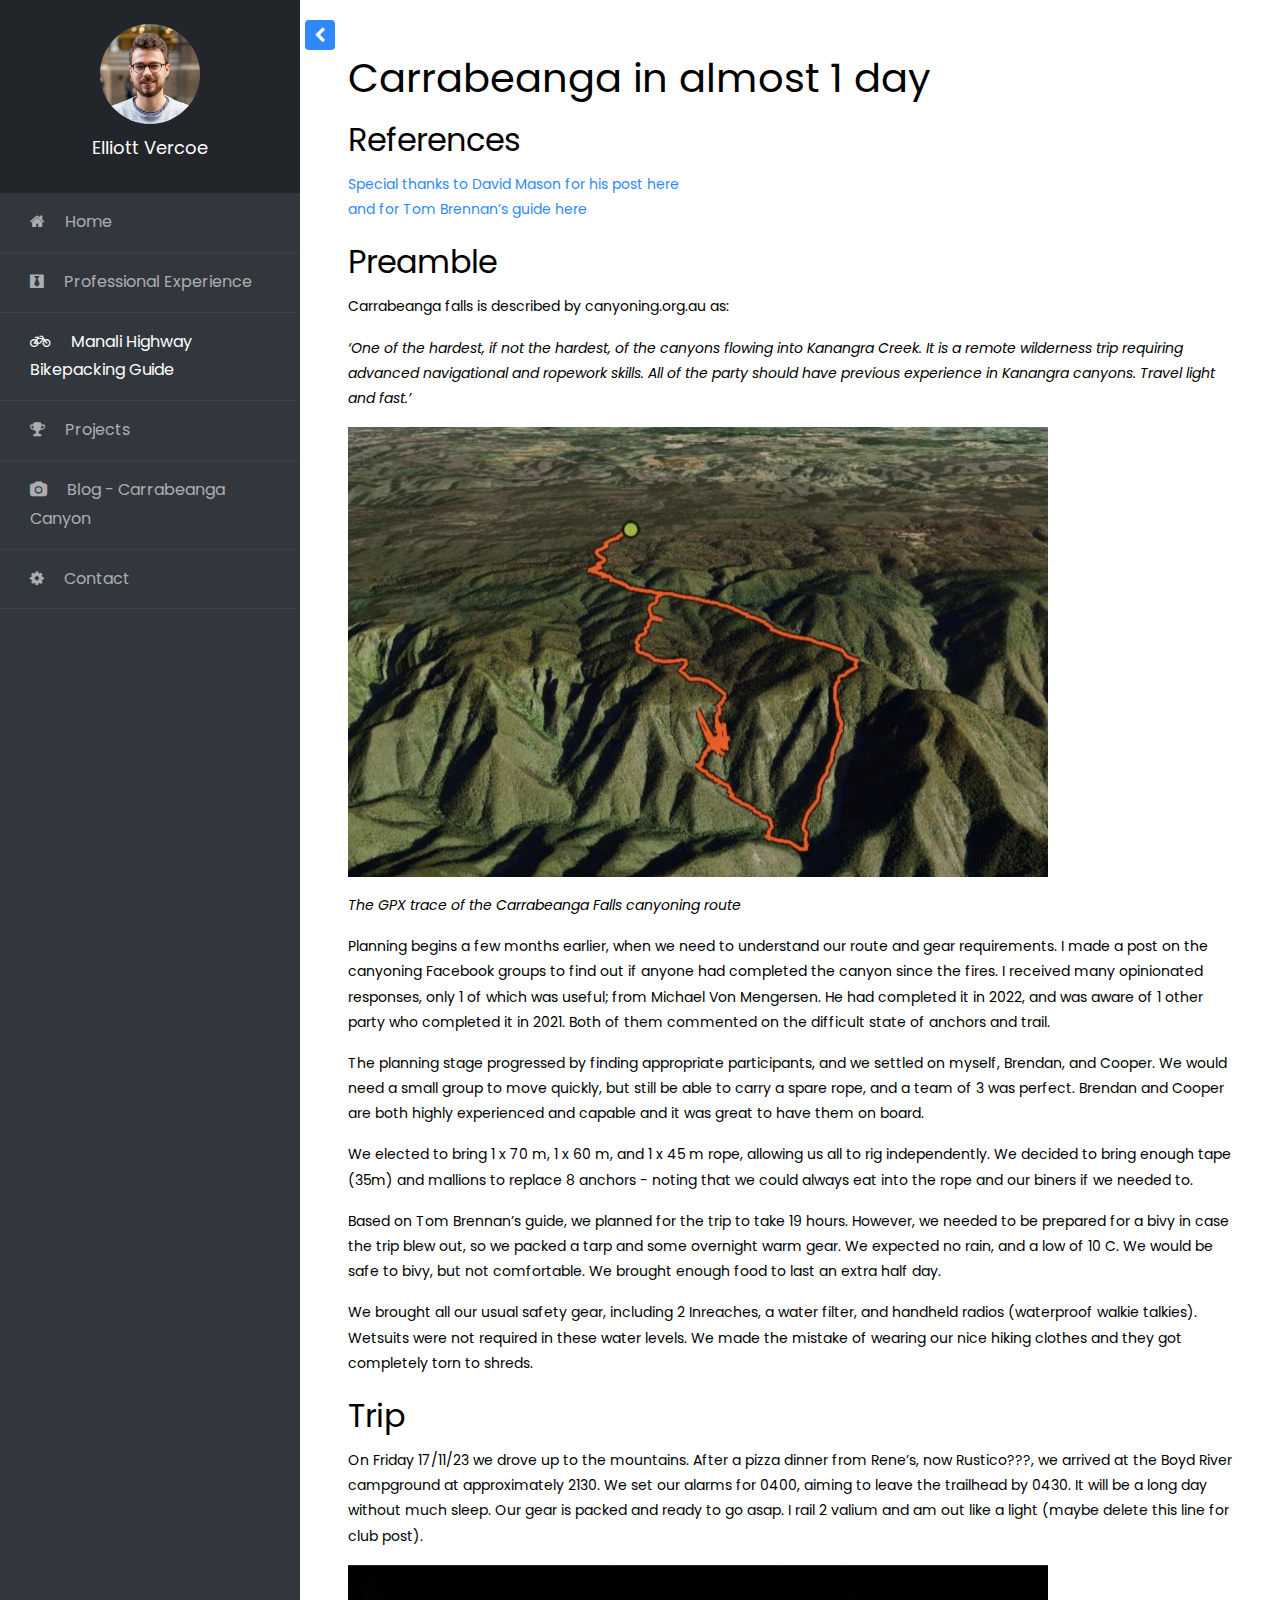
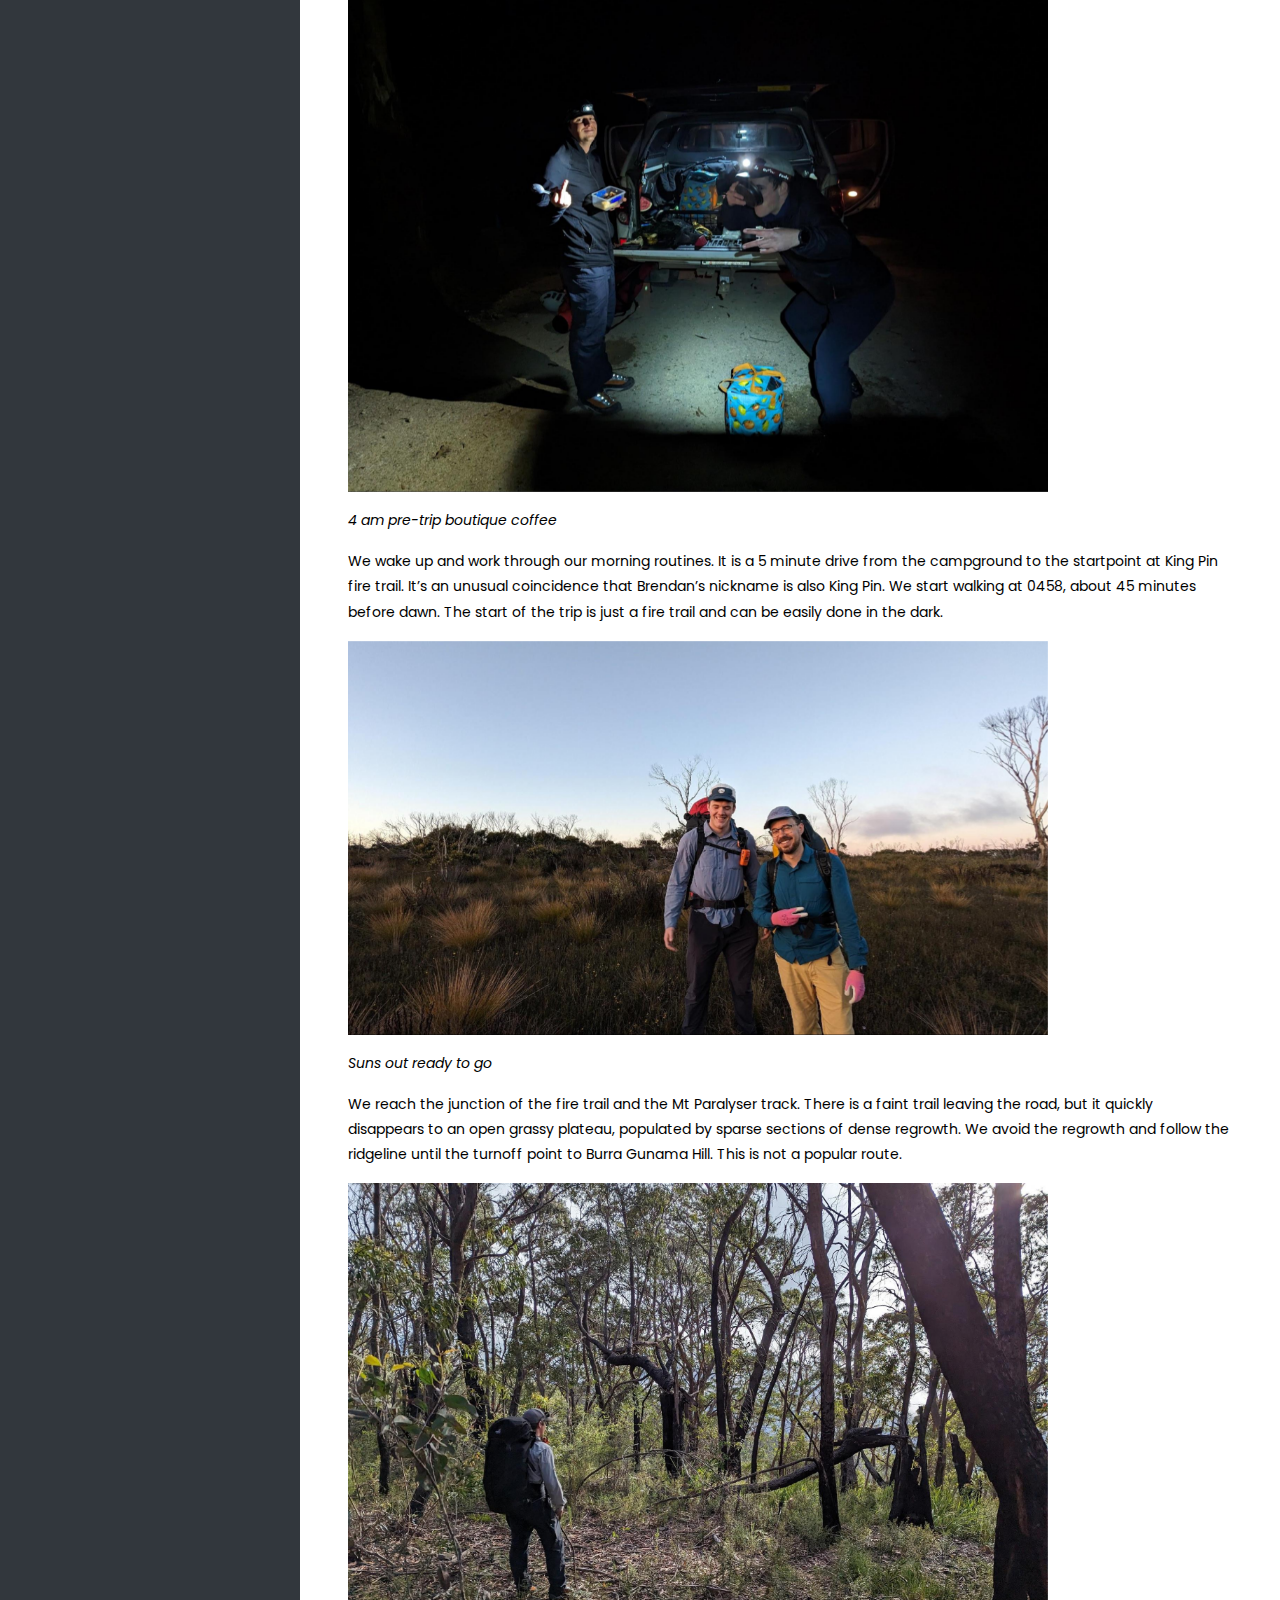
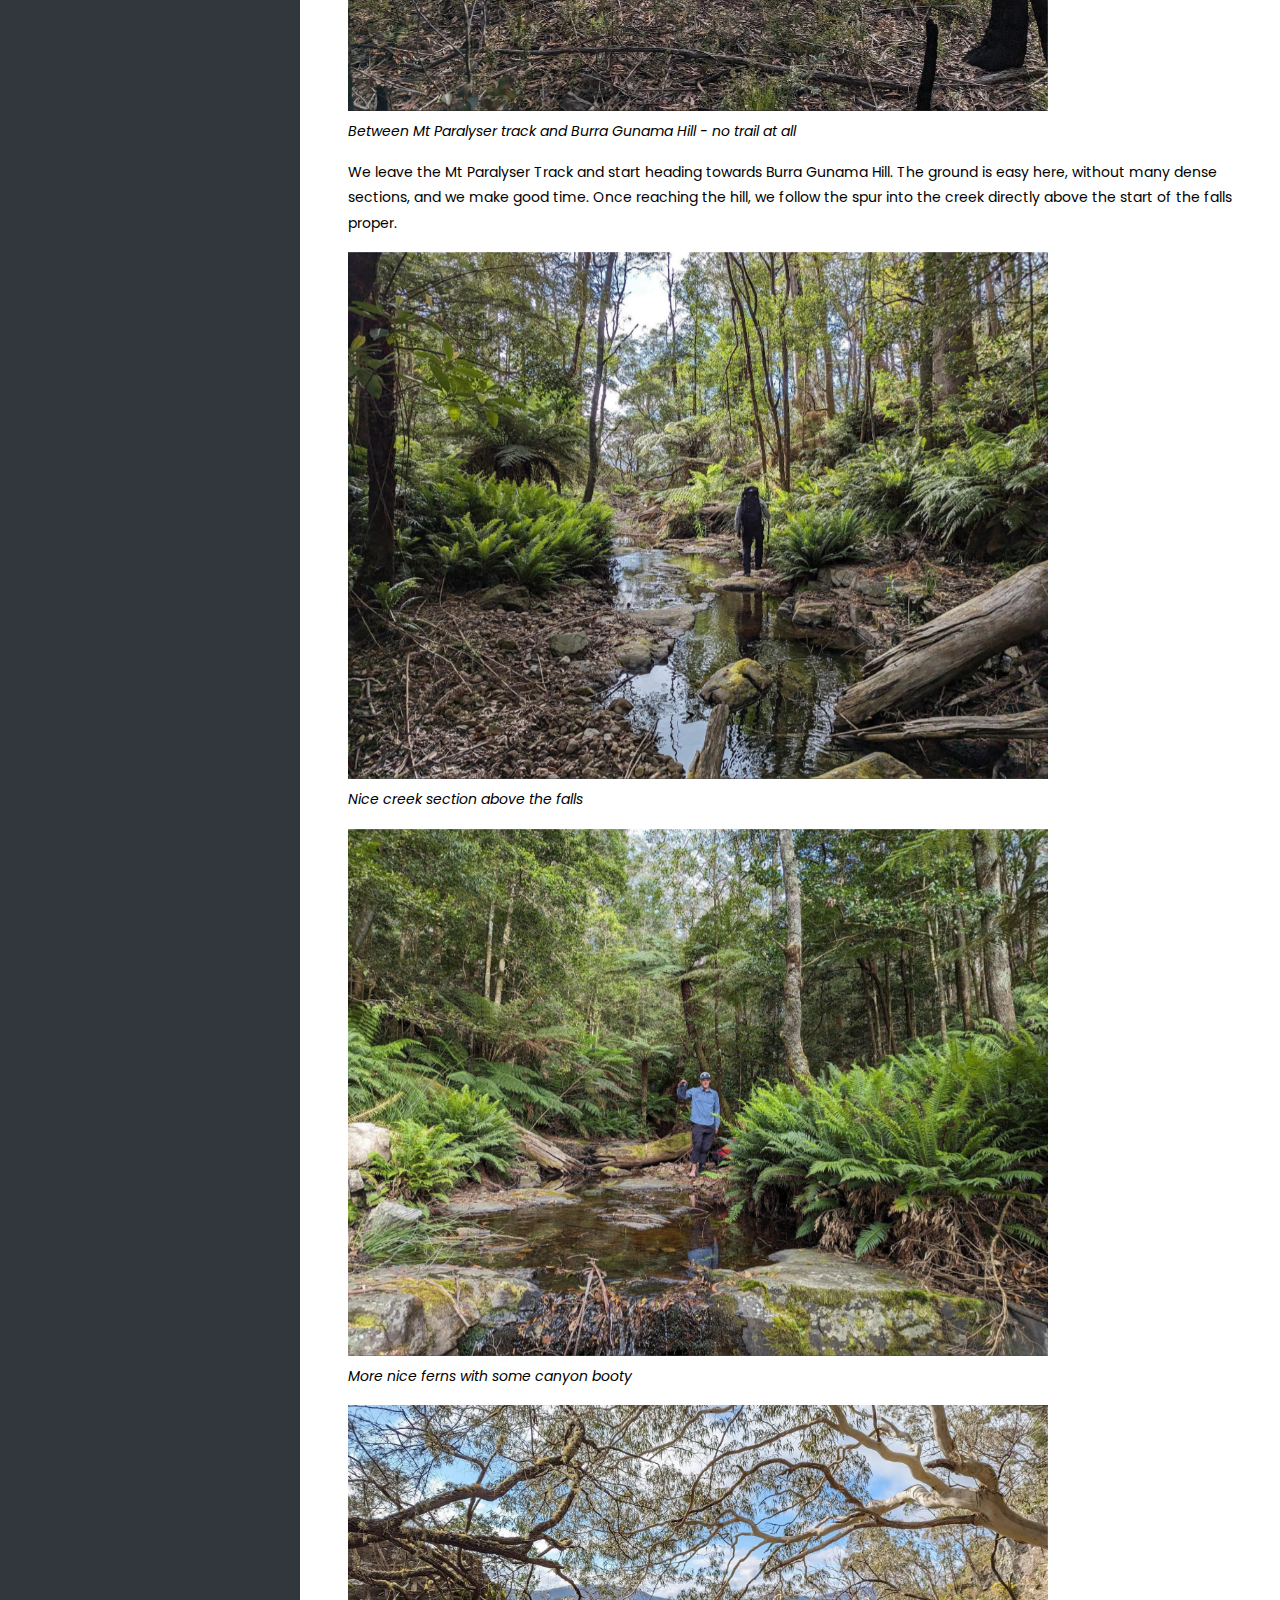
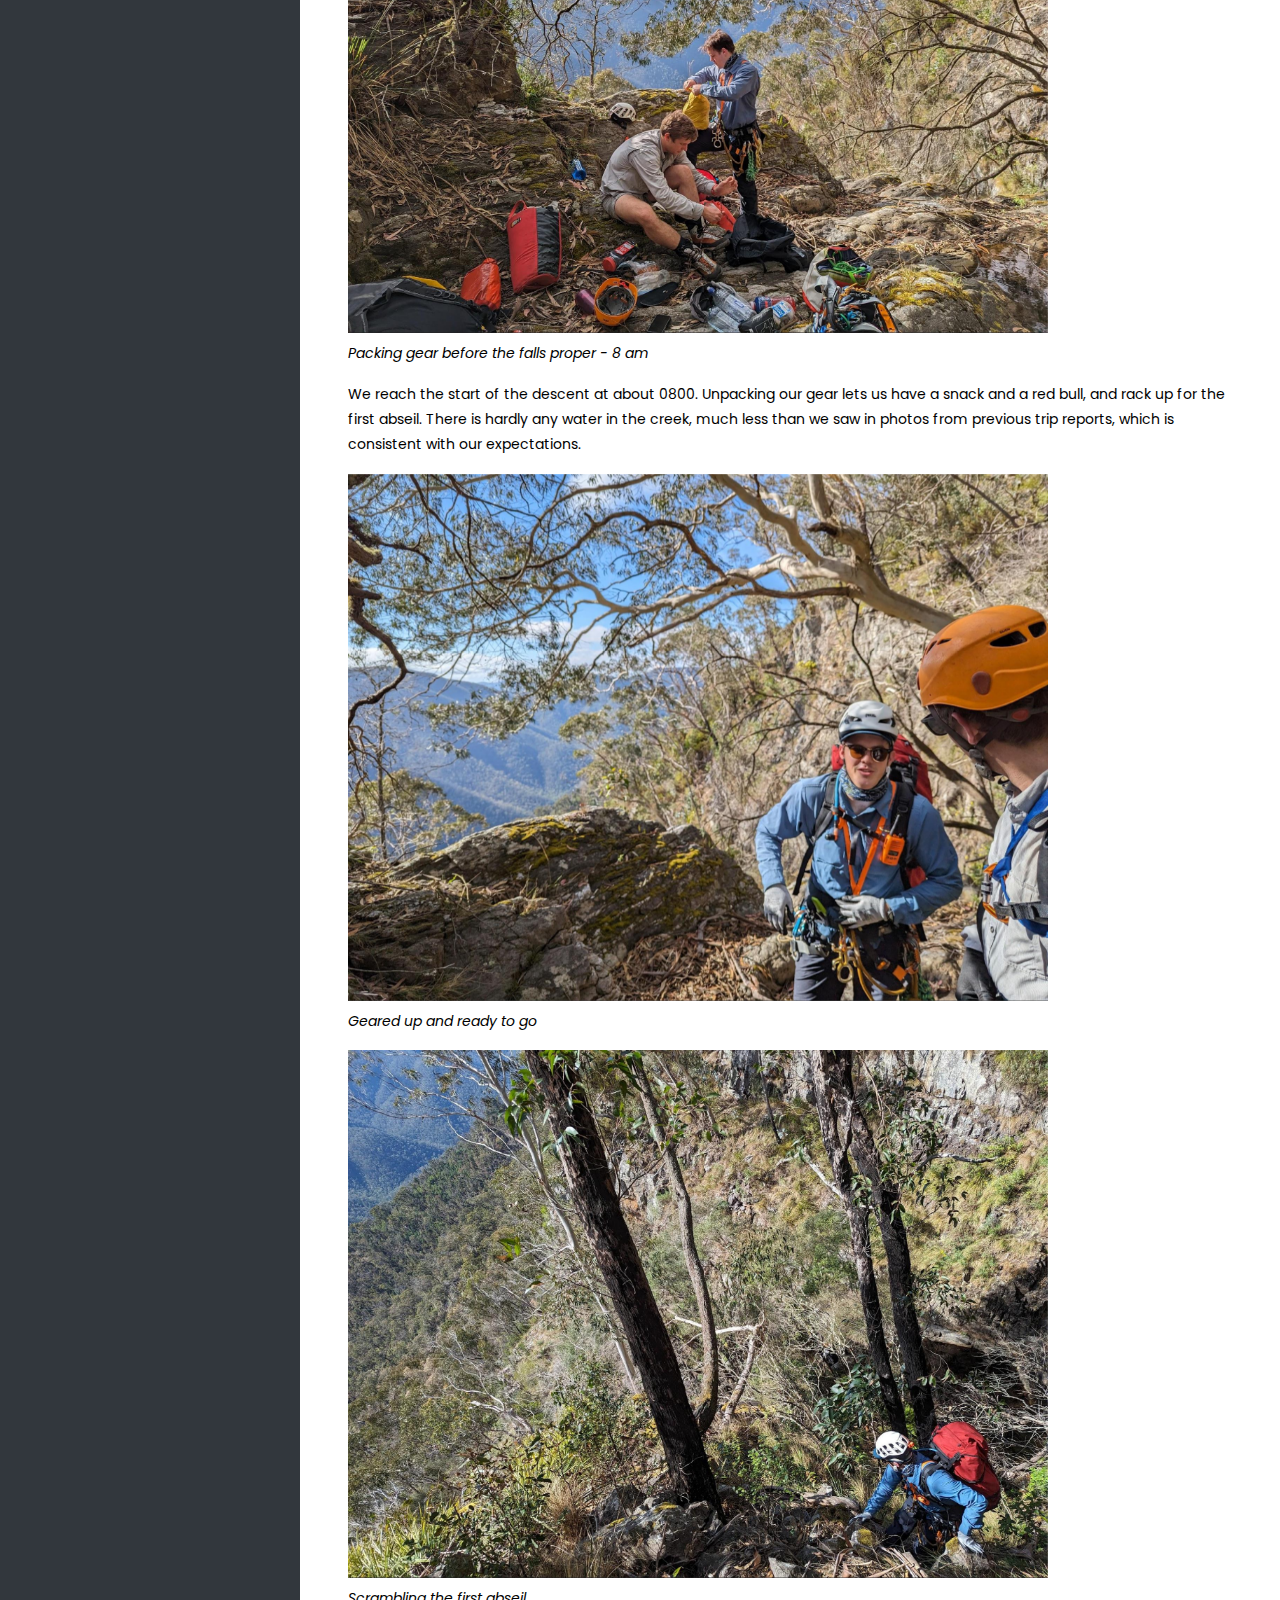
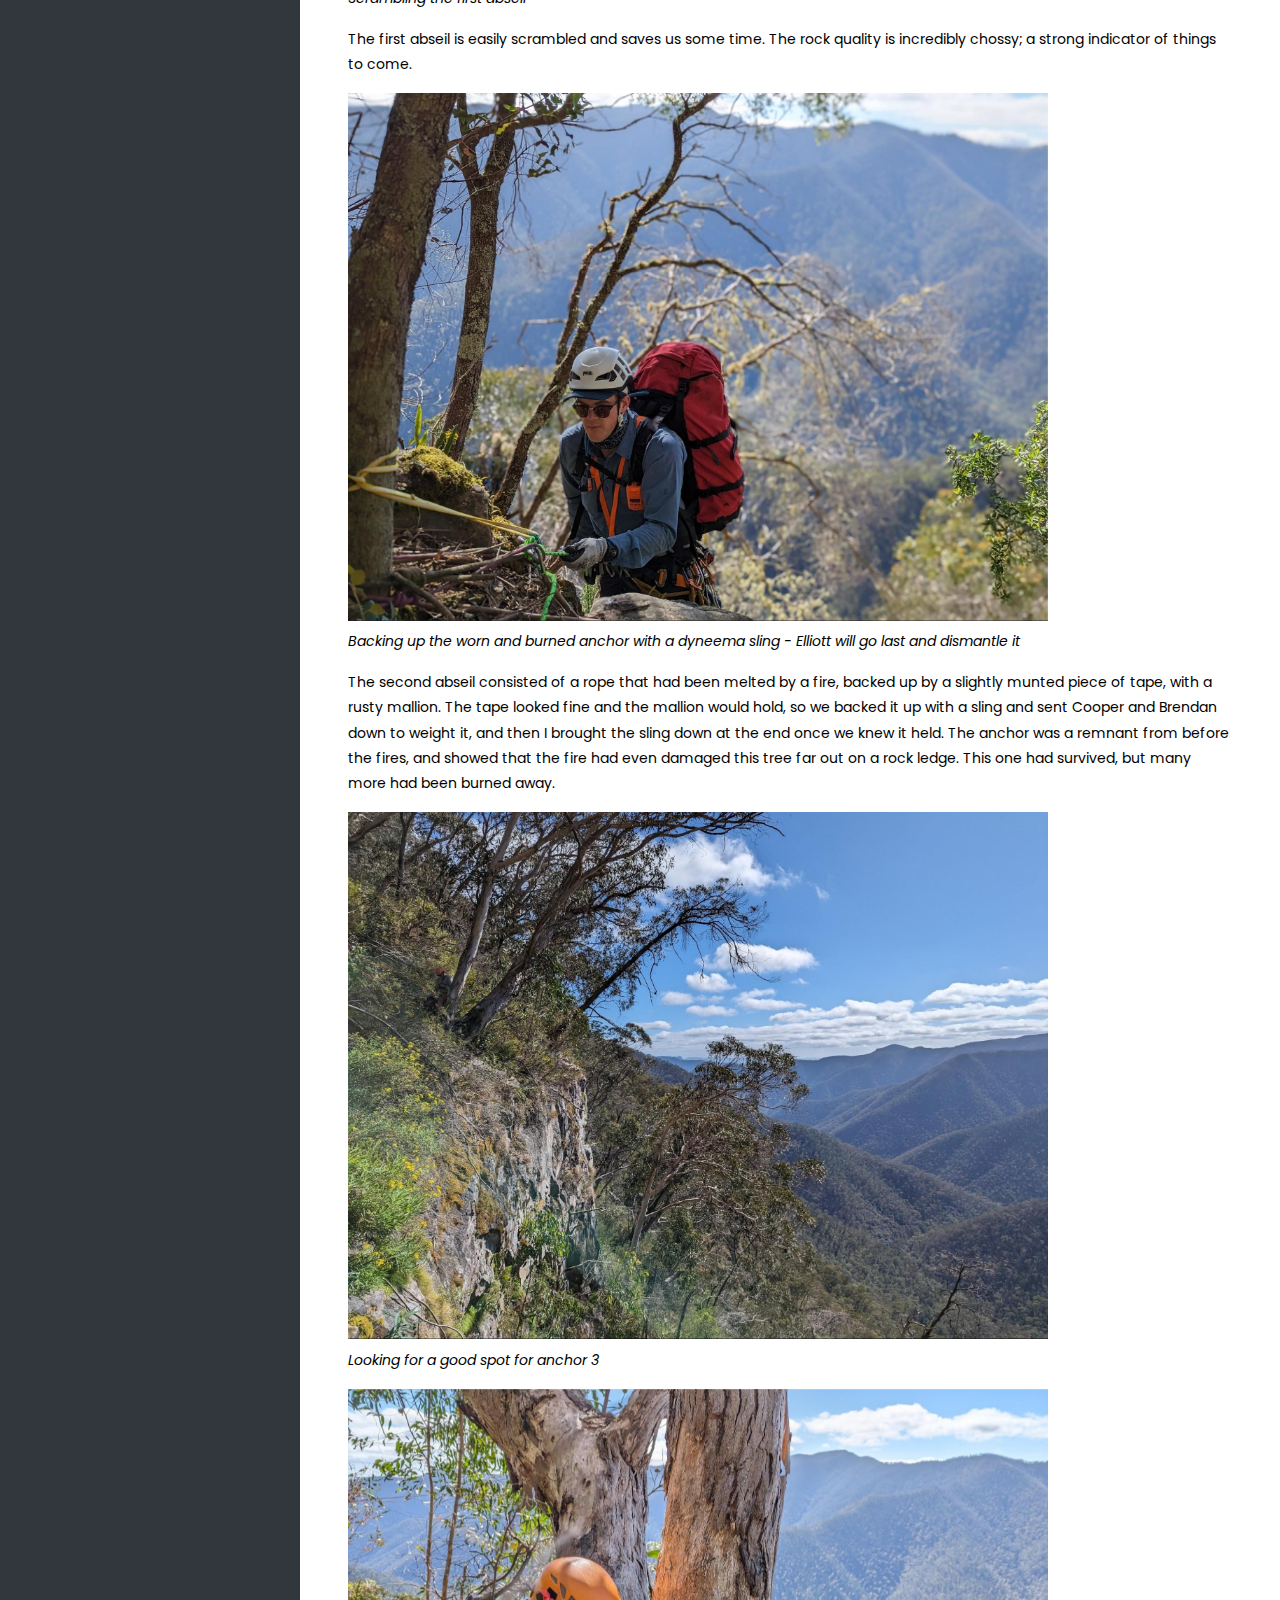
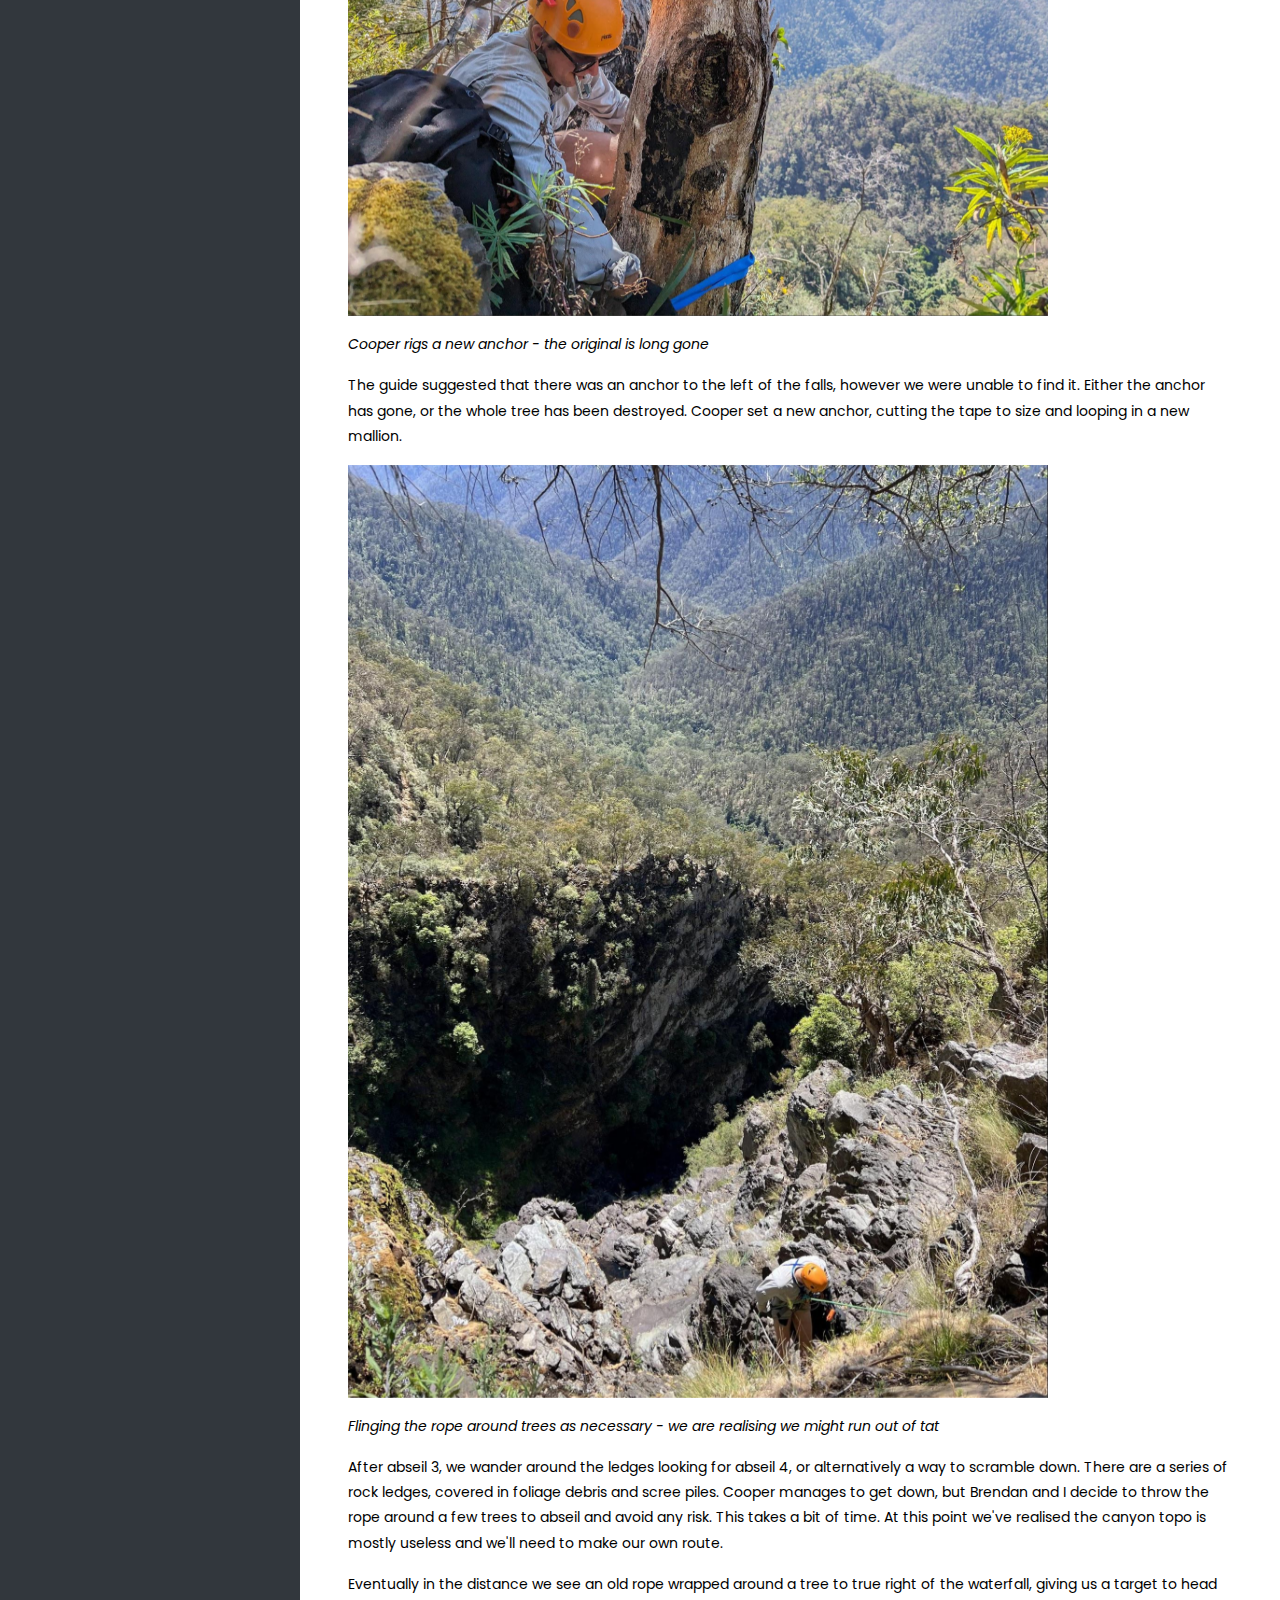
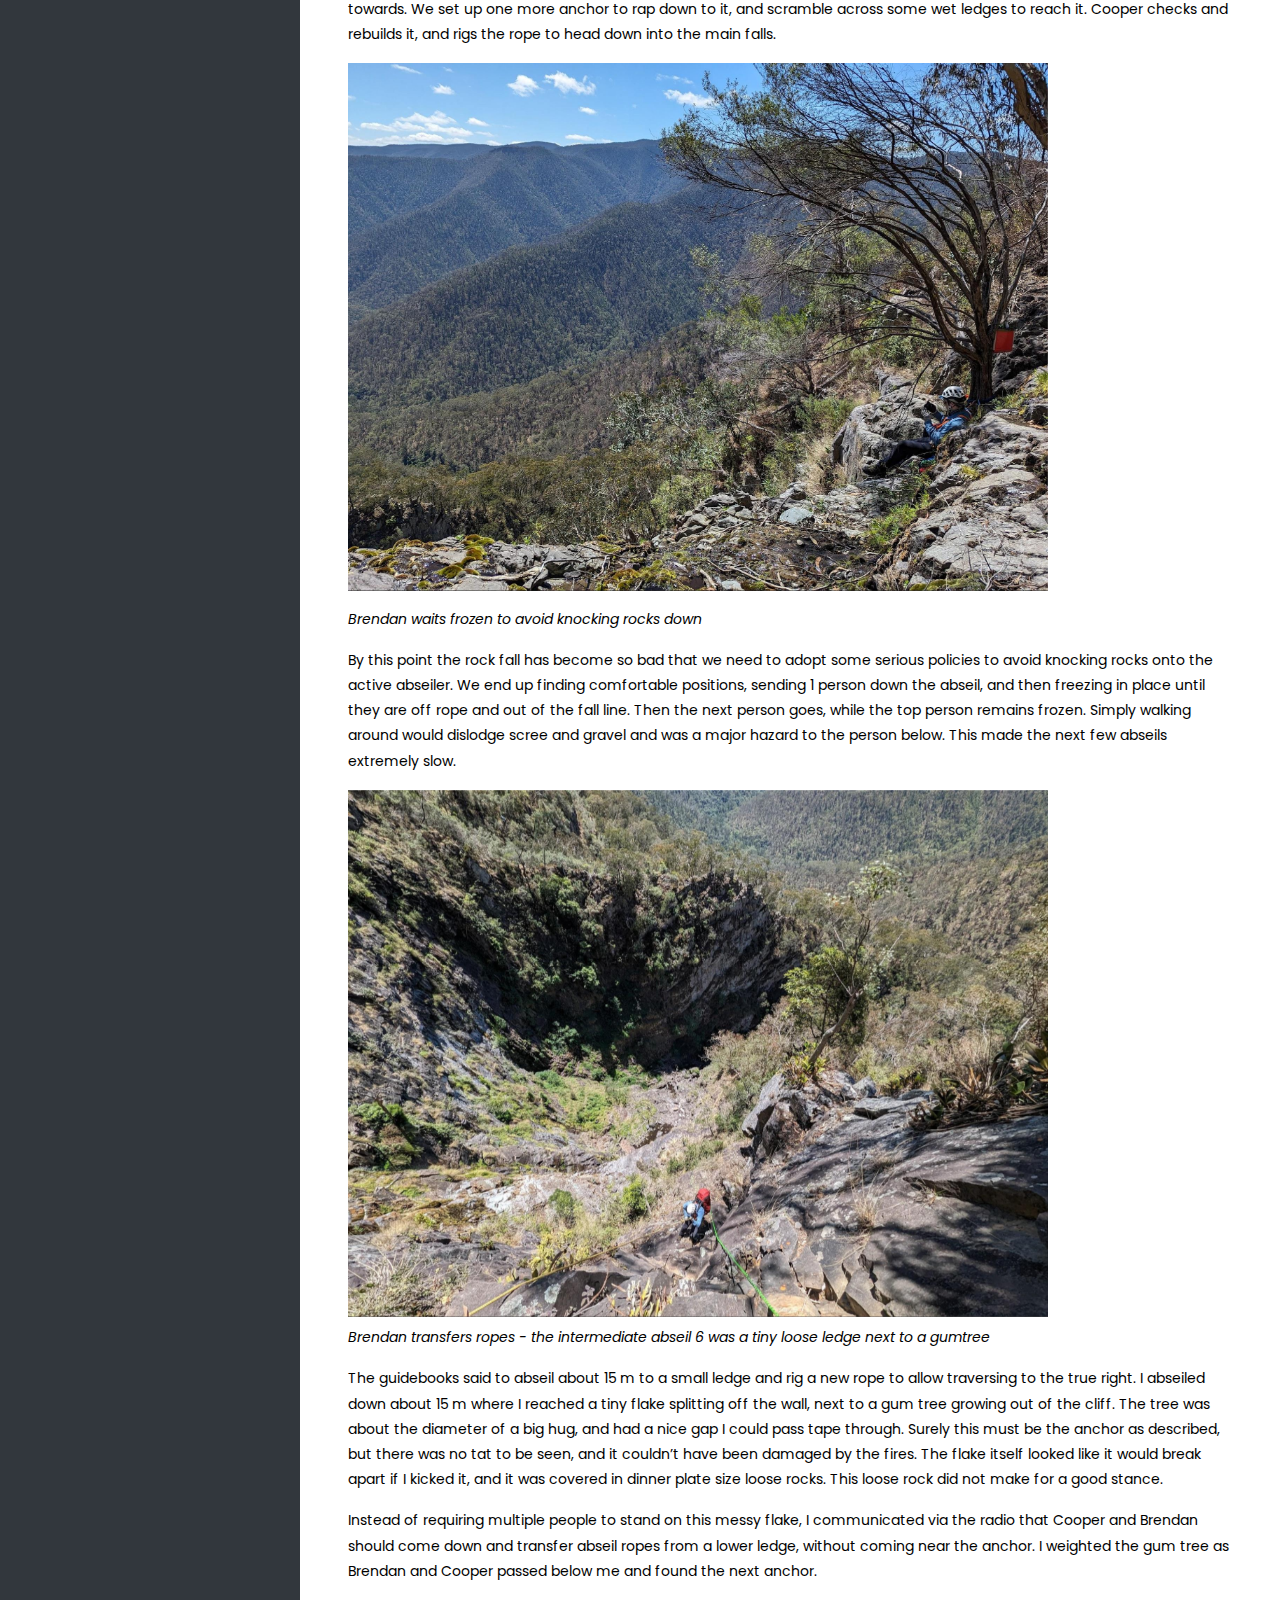
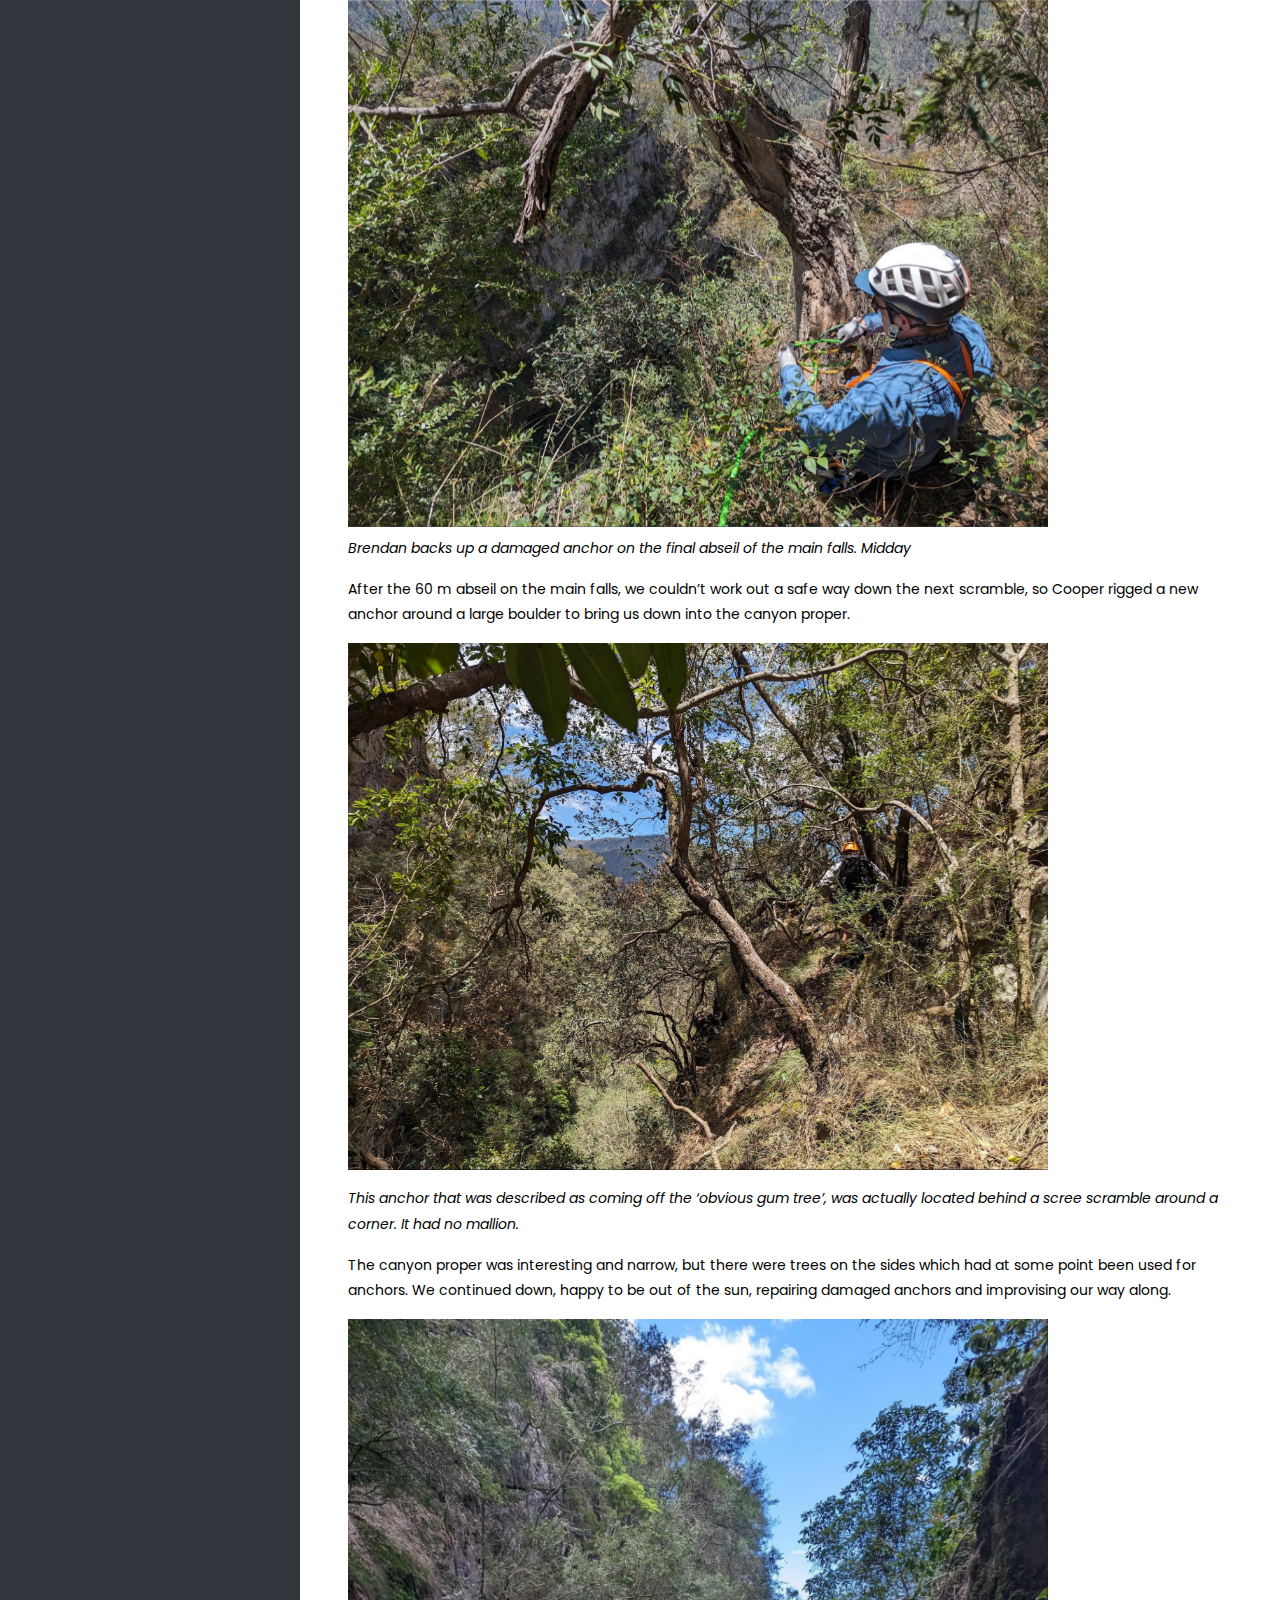
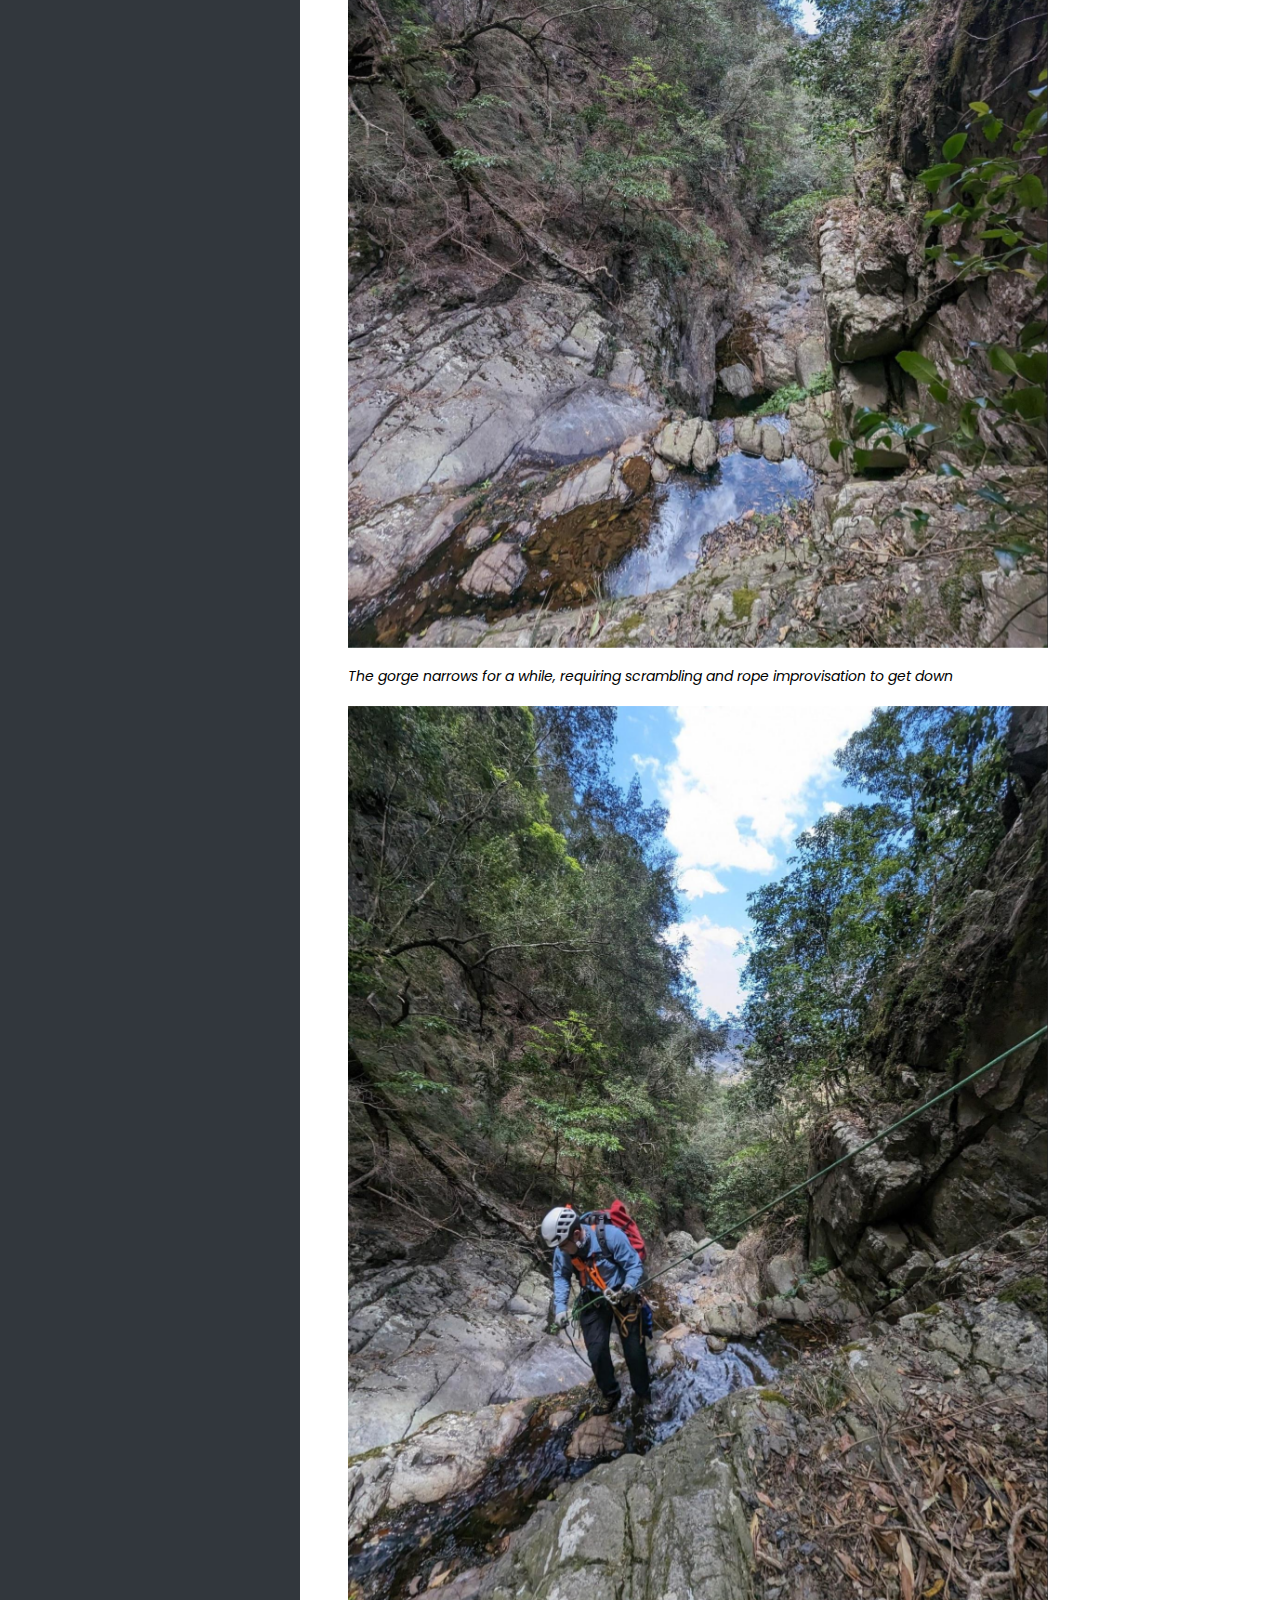
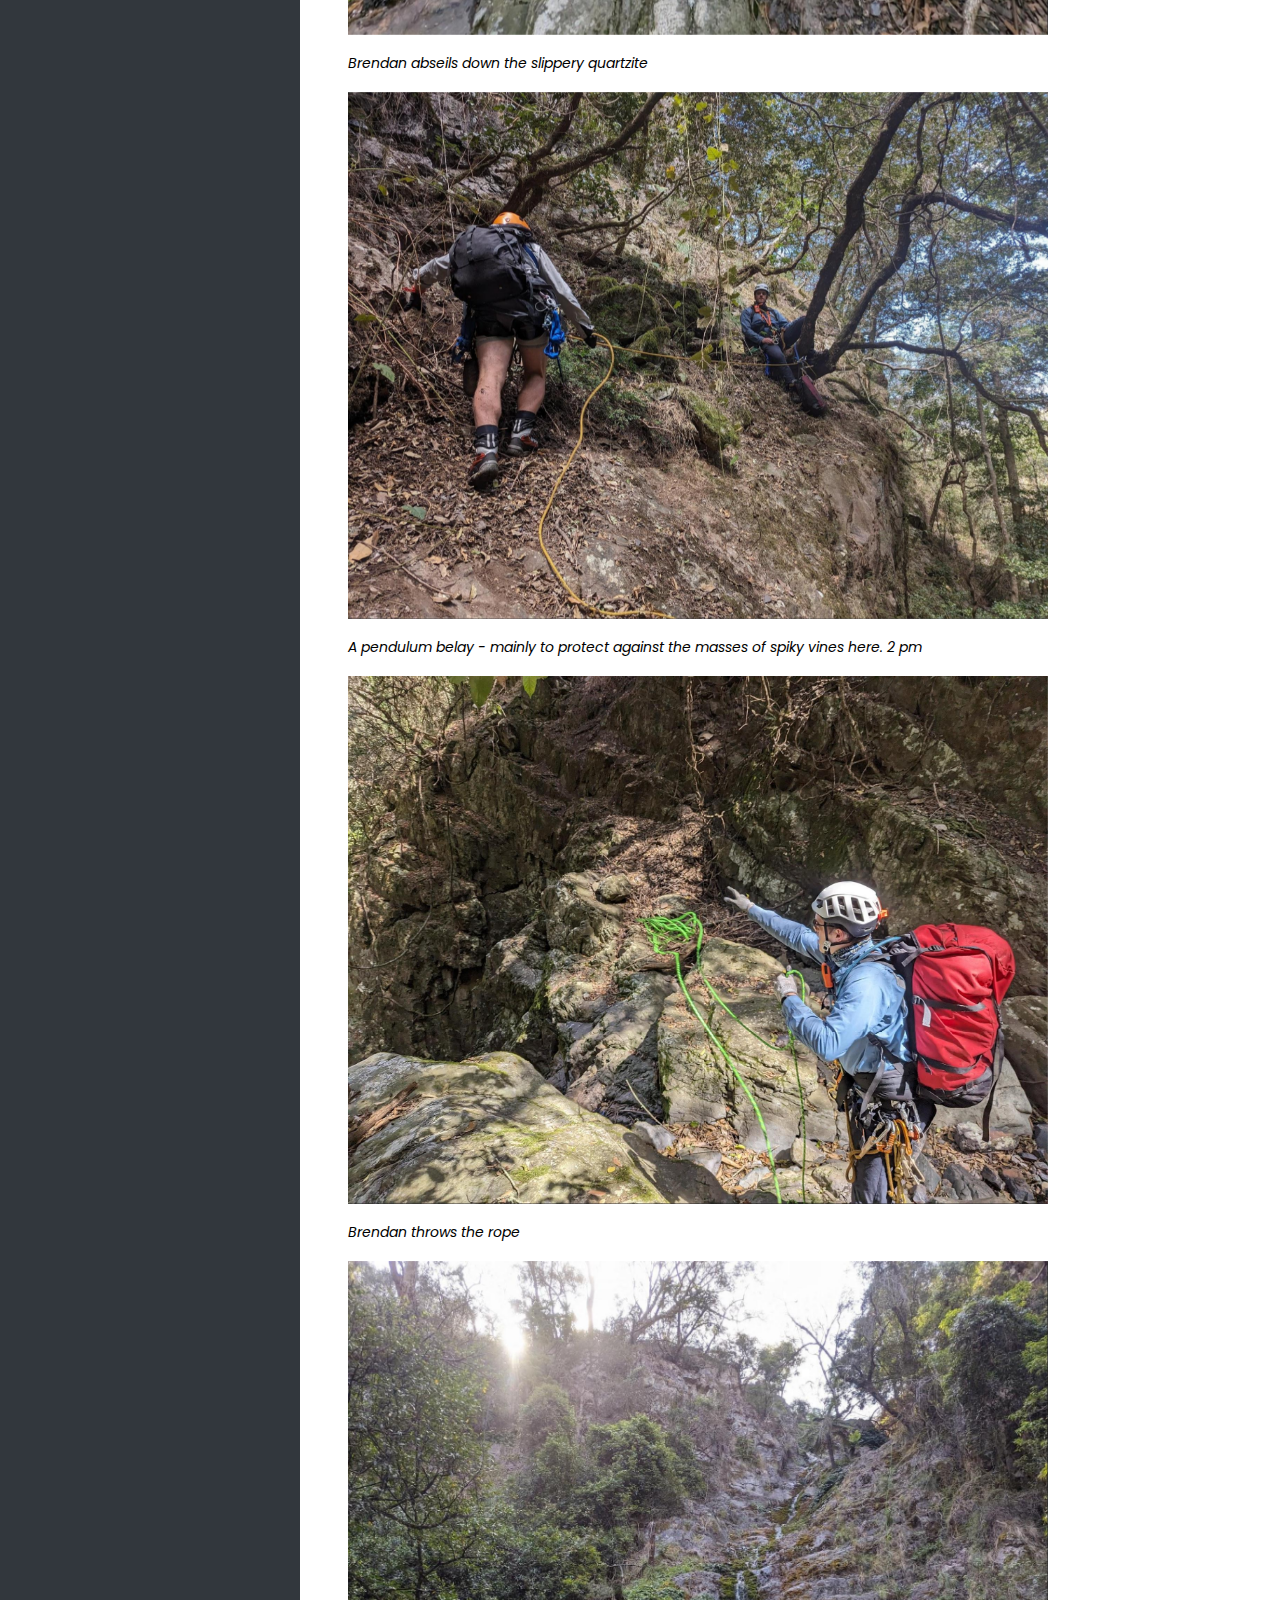
==== commit f2e63aee: "added italics" ====
--- a/CarraBeangaCanyonTripReport.html
+++ b/CarraBeangaCanyonTripReport.html
@@ -89,16 +89,10 @@
       <p class="c4"><span></span><span class="c6"><a class="c13" href="https://www.google.com/url?q=https://canyoning.org.au/forum/viewtopic.php?t%3D292&amp;sa=D&amp;source=editors&amp;ust=1701001620605400&amp;usg=AOvVaw0iBWGwvWURTkqho5owpURM">Special thanks to David Mason for his post here</a></span><span class="c14">&nbsp; </span><span>&nbsp;<br></span><span class="c6"><a class="c13" href="https://www.google.com/url?q=https://ozultimate.com/canyoning/track_notes/carrabeanga.htm&amp;sa=D&amp;source=editors&amp;ust=1701001620605690&amp;usg=AOvVaw3v-vDoT_NdDjDIxTyRM59C">and for Tom Brennan&rsquo;s guide here</a></span><span class="c2">&nbsp;</span></p>
       <h2 class="c10" id="h.talmrts4nolm"><span class="c3">Preamble</span></h2>
       <p class="c4"><span class="c2">Carrabeanga falls is described by canyoning.org.au as:</span></p>
-      <p class="c0"><span class="c2"></span></p>
-      <p class="c17"><span class="c14 c22">&lsquo;One of the hardest, if not the hardest, of the canyons flowing into Kanangra Creek. It is a remote wilderness trip requiring advanced navigational and ropework skills. All of the party should have previous experience in Kanangra canyons. Travel light and fast.&rsquo; </span></p>
-      <p class="c0"><span class="c2"></span></p>
-      <p class="c4"><span class="c2">It is considered a 2 day trip due to the amount of hiking, the number of abseils, and the complex root finding throughout the entire day. Tom Brennan&rsquo;s guide estimates the trip as 13-19 hours total.</span></p>
-      <p class="c0"><span class="c2"></span></p>
-      <p class="c4"><span class="c2">The trip is made more difficult due to the 2019-2020 fires. The fires came through Kanangra and burned this region to a crisp, unfortunately including many of our trees, anchors, undergrowth, and existing trails. We begin with the expectation that we will have no trail and few anchors, making the canyon slower, harder, and more dangerous. This proved to be optimistic.</span></p>
-      <p class="c0"><span class="c2"></span></p>
+      <p><i>‘One of the hardest, if not the hardest, of the canyons flowing into Kanangra Creek. It is a remote wilderness trip requiring advanced navigational and ropework skills. All of the party should have previous experience in Kanangra canyons. Travel light and fast.’ </i></p>
       <p class="c4"><span style="overflow: hidden; display: inline-block; margin: 0.00px 0.00px; border: 0.00px solid #000000; transform: rotate(0.00rad) translateZ(0px); -webkit-transform: rotate(0.00rad) translateZ(0px);"><img alt="" src="carrabeanga_images/image18.png" style="margin-left: 0.00px; margin-top: 0.00px; transform: rotate(0.00rad) translateZ(0px); -webkit-transform: rotate(0.00rad) translateZ(0px);" title="">
       </span></p>
-      <p class="c4"><span>The GPX trace of the Carrabeanga Falls canyoning route</span></p>
+      <p class="c4" style="font-style: italic"><span>The GPX trace of the Carrabeanga Falls canyoning route</span></p>
       <p class="c0"><span class="c2"></span></p>
       <p class="c4"><span class="c2">Planning begins a few months earlier, when we need to understand our route and gear requirements. I made a post on the canyoning Facebook groups to find out if anyone had completed the canyon since the fires. I received many opinionated responses, only 1 of which was useful; from Michael Von Mengersen. He had completed it in 2022, and was aware of 1 other party who completed it in 2021. Both of them commented on the difficult state of anchors and trail.</span></p>
       <p class="c0"><span class="c2"></span></p>
@@ -113,106 +107,106 @@
       <p class="c4"><span>On Friday 17/11/23 we drove up to the mountains. </span><span>After a pizza dinner from Rene&rsquo;s, now Rustico???, we arrived at the Boyd River campground at approximately 2130. We set our alarms for 0400, aiming to leave the trailhead by 0430. It will be a long day without much sleep. Our gear is packed and ready to go asap. I rail 2 valium and am out like a light (maybe delete this line for club post).</span></p>
       <p class="c0"><span class="c2"></span></p>
       <p class="c4"><span style="overflow: hidden; display: inline-block; margin: 0.00px 0.00px; border: 0.00px solid #000000; transform: rotate(0.00rad) translateZ(0px); -webkit-transform: rotate(0.00rad) translateZ(0px); "><img alt="" src="carrabeanga_images/image1.jpg" style=" margin-left: 0.00px; margin-top: 0.00px; transform: rotate(0.00rad) translateZ(0px); -webkit-transform: rotate(0.00rad) translateZ(0px);" title=""></span></p>
-      <span class="c2">4 am pre-trip boutique coffee</span>
+      <span class="c2" style="font-style: italic">4 am pre-trip boutique coffee</span>
       <p class="c0"><span class="c2"></span></p>
       <p class="c4"><span class="c2">We wake up and work through our morning routines. It is a 5 minute drive from the campground to the startpoint at King Pin fire trail. It&rsquo;s an unusual coincidence that Brendan&rsquo;s nickname is also King Pin. We start walking at 0458, about 45 minutes before dawn. The start of the trip is just a fire trail and can be easily done in the dark.</span></p>
       <p class="c0"><span class="c2"></span></p>
-      <p class="c4"><span style="overflow: hidden; display: inline-block; margin: 0.00px 0.00px; border: 0.00px solid #000000; transform: rotate(0.00rad) translateZ(0px); -webkit-transform: rotate(0.00rad) translateZ(0px);"><img alt="" src="carrabeanga_images/image4.jpg" style=" margin-left: 0.00px; margin-top: 0.00px; transform: rotate(0.00rad) translateZ(0px); -webkit-transform: rotate(0.00rad) translateZ(0px);" title=""></span></p><span class="c2">Suns out ready to go</span>
+      <p class="c4"><span style="overflow: hidden; display: inline-block; margin: 0.00px 0.00px; border: 0.00px solid #000000; transform: rotate(0.00rad) translateZ(0px); -webkit-transform: rotate(0.00rad) translateZ(0px);"><img alt="" src="carrabeanga_images/image4.jpg" style=" margin-left: 0.00px; margin-top: 0.00px; transform: rotate(0.00rad) translateZ(0px); -webkit-transform: rotate(0.00rad) translateZ(0px);" title=""></span></p><span class="c2" style="font-style: italic">Suns out ready to go</span>
       <p class="c0"><span class="c2"></span></p>
       <p class="c4"><span class="c2">We reach the junction of the fire trail and the Mt Paralyser track. There is a faint trail leaving the road, but it quickly disappears to an open grassy plateau, populated by sparse sections of dense regrowth. We avoid the regrowth and follow the ridgeline until the turnoff point to Burra Gunama Hill. This is not a popular route.</span></p>
       <p class="c0"><span class="c2"></span></p>
-      <p class="c4"><span style="overflow: hidden; display: inline-block; margin: 0.00px 0.00px; border: 0.00px solid #000000; transform: rotate(0.00rad) translateZ(0px); -webkit-transform: rotate(0.00rad) translateZ(0px); "><img alt="" src="carrabeanga_images/image3.jpg" style=" margin-left: 0.00px; margin-top: 0.00px; transform: rotate(0.00rad) translateZ(0px); -webkit-transform: rotate(0.00rad) translateZ(0px);" title=""></span><span class="c2"><br>Between Mt Paralyser track and Burra Gunama Hill - no trail at all</span></p>
+      <p class="c4"><span style="overflow: hidden; display: inline-block; margin: 0.00px 0.00px; border: 0.00px solid #000000; transform: rotate(0.00rad) translateZ(0px); -webkit-transform: rotate(0.00rad) translateZ(0px); "><img alt="" src="carrabeanga_images/image3.jpg" style=" margin-left: 0.00px; margin-top: 0.00px; transform: rotate(0.00rad) translateZ(0px); -webkit-transform: rotate(0.00rad) translateZ(0px);" title=""></span><span class="c2" style="font-style: italic"><br>Between Mt Paralyser track and Burra Gunama Hill - no trail at all</span></p>
       <p class="c0"><span class="c2"></span></p>
       <p class="c4"><span class="c2">We leave the Mt Paralyser Track and start heading towards Burra Gunama Hill. The ground is easy here, without many dense sections, and we make good time. Once reaching the hill, we follow the spur into the creek directly above the start of the falls proper.</span></p>
       <p class="c0"><span class="c2"></span></p>
-      <p class="c4"><span style="overflow: hidden; display: inline-block; margin: 0.00px 0.00px; border: 0.00px solid #000000; transform: rotate(0.00rad) translateZ(0px); -webkit-transform: rotate(0.00rad) translateZ(0px); "><img alt="" src="carrabeanga_images/image23.jpg" style=" margin-left: 0.00px; margin-top: 0.00px; transform: rotate(0.00rad) translateZ(0px); -webkit-transform: rotate(0.00rad) translateZ(0px);" title=""></span><span class="c2"><br>Nice creek section above the falls</span></p>
-      <p class="c0"><span class="c2"></span></p>
-      <p class="c4"><span style="overflow: hidden; display: inline-block; margin: 0.00px 0.00px; border: 0.00px solid #000000; transform: rotate(0.00rad) translateZ(0px); -webkit-transform: rotate(0.00rad) translateZ(0px); "><img alt="" src="carrabeanga_images/image19.jpg" style=" margin-left: 0.00px; margin-top: 0.00px; transform: rotate(0.00rad) translateZ(0px); -webkit-transform: rotate(0.00rad) translateZ(0px);" title=""></span><span class="c2"><br>More nice ferns with some canyon booty</span></p>
-      <p class="c0"><span class="c2"></span></p>
-      <p class="c4"><span style="overflow: hidden; display: inline-block; margin: 0.00px 0.00px; border: 0.00px solid #000000; transform: rotate(0.00rad) translateZ(0px); -webkit-transform: rotate(0.00rad) translateZ(0px); "><img alt="" src="carrabeanga_images/image31.jpg" style=" margin-left: 0.00px; margin-top: 0.00px; transform: rotate(0.00rad) translateZ(0px); -webkit-transform: rotate(0.00rad) translateZ(0px);" title=""></span><span class="c2"><br>Packing gear before the falls proper - 8 am</span></p>
+      <p class="c4"><span style="overflow: hidden; display: inline-block; margin: 0.00px 0.00px; border: 0.00px solid #000000; transform: rotate(0.00rad) translateZ(0px); -webkit-transform: rotate(0.00rad) translateZ(0px); "><img alt="" src="carrabeanga_images/image23.jpg" style=" margin-left: 0.00px; margin-top: 0.00px; transform: rotate(0.00rad) translateZ(0px); -webkit-transform: rotate(0.00rad) translateZ(0px);" title=""></span><span class="c2" style="font-style: italic"><br>Nice creek section above the falls</span></p>
+      <p class="c0"><span class="c2"></span></p>
+      <p class="c4"><span style="overflow: hidden; display: inline-block; margin: 0.00px 0.00px; border: 0.00px solid #000000; transform: rotate(0.00rad) translateZ(0px); -webkit-transform: rotate(0.00rad) translateZ(0px); "><img alt="" src="carrabeanga_images/image19.jpg" style=" margin-left: 0.00px; margin-top: 0.00px; transform: rotate(0.00rad) translateZ(0px); -webkit-transform: rotate(0.00rad) translateZ(0px);" title=""></span><span class="c2" style="font-style: italic"><br>More nice ferns with some canyon booty</span></p>
+      <p class="c0"><span class="c2"></span></p>
+      <p class="c4"><span style="overflow: hidden; display: inline-block; margin: 0.00px 0.00px; border: 0.00px solid #000000; transform: rotate(0.00rad) translateZ(0px); -webkit-transform: rotate(0.00rad) translateZ(0px); "><img alt="" src="carrabeanga_images/image31.jpg" style=" margin-left: 0.00px; margin-top: 0.00px; transform: rotate(0.00rad) translateZ(0px); -webkit-transform: rotate(0.00rad) translateZ(0px);" title=""></span><span class="c2" style="font-style: italic"><br>Packing gear before the falls proper - 8 am</span></p>
       <p class="c0"><span class="c2"></span></p>
       <p class="c4"><span class="c2">We reach the start of the descent at about 0800. Unpacking our gear lets us have a snack and a red bull, and rack up for the first abseil. There is hardly any water in the creek, much less than we saw in photos from previous trip reports, which is consistent with our expectations. </span></p>
       <p class="c0"><span class="c2"></span></p>
       <span style="overflow: hidden; display: inline-block; margin: 0.00px 0.00px; border: 0.00px solid #000000; transform: rotate(0.00rad) translateZ(0px); -webkit-transform: rotate(0.00rad) translateZ(0px); "><img alt="" src="carrabeanga_images/image15.jpg" style=" margin-left: 0.00px; margin-top: 0.00px; transform: rotate(0.00rad) translateZ(0px); -webkit-transform: rotate(0.00rad) translateZ(0px);" title=""></span>
-      <span class="c2"><br>Geared up and ready to go</span>
-      <p class="c0"><span class="c2"></span></p>
-      <p class="c4"><span style="overflow: hidden; display: inline-block; margin: 0.00px 0.00px; border: 0.00px solid #000000; transform: rotate(0.00rad) translateZ(0px); -webkit-transform: rotate(0.00rad) translateZ(0px); "><img alt="" src="carrabeanga_images/image14.jpg" style=" margin-left: 0.00px; margin-top: 0.00px; transform: rotate(0.00rad) translateZ(0px); -webkit-transform: rotate(0.00rad) translateZ(0px);" title=""></span><span class="c2"><br>Scrambling the first abseil</span></p>
+      <span class="c2" style="font-style: italic"><br>Geared up and ready to go</span>
+      <p class="c0"><span class="c2"></span></p>
+      <p class="c4"><span style="overflow: hidden; display: inline-block; margin: 0.00px 0.00px; border: 0.00px solid #000000; transform: rotate(0.00rad) translateZ(0px); -webkit-transform: rotate(0.00rad) translateZ(0px); "><img alt="" src="carrabeanga_images/image14.jpg" style=" margin-left: 0.00px; margin-top: 0.00px; transform: rotate(0.00rad) translateZ(0px); -webkit-transform: rotate(0.00rad) translateZ(0px);" title=""></span><span class="c2" style="font-style: italic"><br>Scrambling the first abseil</span></p>
       <p class="c0"><span class="c2"></span></p>
       <p class="c4"><span class="c2">The first abseil is easily scrambled and saves us some time. The rock quality is incredibly chossy; a strong indicator of things to come.</span></p>
       <p class="c0"><span class="c2"></span></p>
-      <p class="c4"><span style="overflow: hidden; display: inline-block; margin: 0.00px 0.00px; border: 0.00px solid #000000; transform: rotate(0.00rad) translateZ(0px); -webkit-transform: rotate(0.00rad) translateZ(0px); "><img alt="" src="carrabeanga_images/image9.jpg" style=" margin-left: 0.00px; margin-top: 0.00px; transform: rotate(0.00rad) translateZ(0px); -webkit-transform: rotate(0.00rad) translateZ(0px);" title=""></span><span class="c2"><br>Backing up the worn and burned anchor with a dyneema sling - Elliott will go last and dismantle it </span></p>
+      <p class="c4"><span style="overflow: hidden; display: inline-block; margin: 0.00px 0.00px; border: 0.00px solid #000000; transform: rotate(0.00rad) translateZ(0px); -webkit-transform: rotate(0.00rad) translateZ(0px); "><img alt="" src="carrabeanga_images/image9.jpg" style=" margin-left: 0.00px; margin-top: 0.00px; transform: rotate(0.00rad) translateZ(0px); -webkit-transform: rotate(0.00rad) translateZ(0px);" title=""></span><span class="c2" style="font-style: italic"><br>Backing up the worn and burned anchor with a dyneema sling - Elliott will go last and dismantle it </span></p>
       <p class="c0"><span class="c2"></span></p>
       <p class="c4"><span class="c2">The second abseil consisted of a rope that had been melted by a fire, backed up by a slightly munted piece of tape, with a rusty mallion. The tape looked fine and the mallion would hold, so we backed it up with a sling and sent Cooper and Brendan down to weight it, and then I brought the sling down at the end once we knew it held. The anchor was a remnant from before the fires, and showed that the fire had even damaged this tree far out on a rock ledge. This one had survived, but many more had been burned away.</span></p>
       <p class="c0"><span class="c2"></span></p>
-      <p class="c4"><span style="overflow: hidden; display: inline-block; margin: 0.00px 0.00px; border: 0.00px solid #000000; transform: rotate(0.00rad) translateZ(0px); -webkit-transform: rotate(0.00rad) translateZ(0px); "><img alt="" src="carrabeanga_images/image5.jpg" style=" margin-left: 0.00px; margin-top: 0.00px; transform: rotate(0.00rad) translateZ(0px); -webkit-transform: rotate(0.00rad) translateZ(0px);" title=""></span><span class="c2"><br>Looking for a good spot for anchor 3</span></p>
+      <p class="c4"><span style="overflow: hidden; display: inline-block; margin: 0.00px 0.00px; border: 0.00px solid #000000; transform: rotate(0.00rad) translateZ(0px); -webkit-transform: rotate(0.00rad) translateZ(0px); "><img alt="" src="carrabeanga_images/image5.jpg" style=" margin-left: 0.00px; margin-top: 0.00px; transform: rotate(0.00rad) translateZ(0px); -webkit-transform: rotate(0.00rad) translateZ(0px);" title=""></span><span class="c2" style="font-style: italic"><br>Looking for a good spot for anchor 3</span></p>
       <p class="c0"><span class="c2"></span></p>
       <p class="c4"><span style="overflow: hidden; display: inline-block; margin: 0.00px 0.00px; border: 0.00px solid #000000; transform: rotate(0.00rad) translateZ(0px); -webkit-transform: rotate(0.00rad) translateZ(0px); "><img alt="" src="carrabeanga_images/image16.jpg" style=" margin-left: 0.00px; margin-top: 0.00px; transform: rotate(0.00rad) translateZ(0px); -webkit-transform: rotate(0.00rad) translateZ(0px);" title=""></span></p>
-      <p class="c4"><span class="c2">Cooper rigs a new anchor - the original is long gone</span></p>
+      <p class="c4"><span class="c2" style="font-style: italic">Cooper rigs a new anchor - the original is long gone</span></p>
       <p class="c0"><span class="c2"></span></p>
       <p class="c4"><span class="c2">The guide suggested that there was an anchor to the left of the falls, however we were unable to find it. Either the anchor has gone, or the whole tree has been destroyed. Cooper set a new anchor, cutting the tape to size and looping in a new mallion.</span></p>
       <p class="c0"><span class="c2"></span></p>
       <p class="c4"><span style="overflow: hidden; display: inline-block; margin: 0.00px 0.00px; border: 0.00px solid #000000; transform: rotate(0.00rad) translateZ(0px); -webkit-transform: rotate(0.00rad) translateZ(0px); "><img alt="" src="carrabeanga_images/image20.jpg" style=" margin-left: 0.00px; margin-top: 0.00px; transform: rotate(0.00rad) translateZ(0px); -webkit-transform: rotate(0.00rad) translateZ(0px);" title=""></span></p>
-      <p class="c4"><span class="c2">Flinging the rope around trees as necessary - we are realising we might run out of tat</span></p>
+      <p class="c4"><span class="c2" style="font-style: italic">Flinging the rope around trees as necessary - we are realising we might run out of tat</span></p>
       <p class="c0"><span class="c2"></span></p>
       <p class="c4"><span class="c2">After abseil 3, we wander around the ledges looking for abseil 4, or alternatively a way to scramble down. There are a series of rock ledges, covered in foliage debris and scree piles. Cooper manages to get down, but Brendan and I decide to throw the rope around a few trees to abseil and avoid any risk. This takes a bit of time. At this point we&#39;ve realised the canyon topo is mostly useless and we&#39;ll need to make our own route.</span></p>
       <p class="c0"><span class="c2"></span></p>
       <p class="c4"><span class="c2">Eventually in the distance we see an old rope wrapped around a tree to true right of the waterfall, giving us a target to head towards. We set up one more anchor to rap down to it, and scramble across some wet ledges to reach it. Cooper checks and rebuilds it, and rigs the rope to head down into the main falls.</span></p>
       <p class="c0"><span class="c2"></span></p>
       <p class="c4"><span style="overflow: hidden; display: inline-block; margin: 0.00px 0.00px; border: 0.00px solid #000000; transform: rotate(0.00rad) translateZ(0px); -webkit-transform: rotate(0.00rad) translateZ(0px); "><img alt="" src="carrabeanga_images/image12.jpg" style=" margin-left: 0.00px; margin-top: 0.00px; transform: rotate(0.00rad) translateZ(0px); -webkit-transform: rotate(0.00rad) translateZ(0px);" title=""></span></p>
-      <p class="c4"><span class="c2">Brendan waits frozen to avoid knocking rocks down</span></p>
+      <p class="c4"><span class="c2" style="font-style: italic">Brendan waits frozen to avoid knocking rocks down</span></p>
       <p class="c0"><span class="c2"></span></p>
       <p class="c4"><span class="c2">By this point the rock fall has become so bad that we need to adopt some serious policies to avoid knocking rocks onto the active abseiler. We end up finding comfortable positions, sending 1 person down the abseil, and then freezing in place until they are off rope and out of the fall line. Then the next person goes, while the top person remains frozen. Simply walking around would dislodge scree and gravel and was a major hazard to the person below. This made the next few abseils extremely slow.</span></p>
       <p class="c0"><span class="c2"></span></p>
-      <p class="c4"><span style="overflow: hidden; display: inline-block; margin: 0.00px 0.00px; border: 0.00px solid #000000; transform: rotate(0.00rad) translateZ(0px); -webkit-transform: rotate(0.00rad) translateZ(0px); "><img alt="" src="carrabeanga_images/image13.jpg" style=" margin-left: 0.00px; margin-top: 0.00px; transform: rotate(0.00rad) translateZ(0px); -webkit-transform: rotate(0.00rad) translateZ(0px);" title=""></span><span class="c2"><br>Brendan transfers ropes - the intermediate abseil 6 was a tiny loose ledge next to a gumtree</span></p>
+      <p class="c4"><span style="overflow: hidden; display: inline-block; margin: 0.00px 0.00px; border: 0.00px solid #000000; transform: rotate(0.00rad) translateZ(0px); -webkit-transform: rotate(0.00rad) translateZ(0px); "><img alt="" src="carrabeanga_images/image13.jpg" style=" margin-left: 0.00px; margin-top: 0.00px; transform: rotate(0.00rad) translateZ(0px); -webkit-transform: rotate(0.00rad) translateZ(0px);" title=""></span><span class="c2" style="font-style: italic"><br>Brendan transfers ropes - the intermediate abseil 6 was a tiny loose ledge next to a gumtree</span></p>
       <p class="c0"><span class="c2"></span></p>
       <p class="c4"><span class="c2">The guidebooks said to abseil about 15 m to a small ledge and rig a new rope to allow traversing to the true right. I abseiled down about 15 m where I reached a tiny flake splitting off the wall, next to a gum tree growing out of the cliff. The tree was about the diameter of a big hug, and had a nice gap I could pass tape through. Surely this must be the anchor as described, but there was no tat to be seen, and it couldn&rsquo;t have been damaged by the fires. The flake itself looked like it would break apart if I kicked it, and it was covered in dinner plate size loose rocks. This loose rock did not make for a good stance.</span></p>
       <p class="c0"><span class="c2"></span></p>
       <p class="c4"><span class="c2">Instead of requiring multiple people to stand on this messy flake, I communicated via the radio that Cooper and Brendan should come down and transfer abseil ropes from a lower ledge, without coming near the anchor. I weighted the gum tree as Brendan and Cooper passed below me and found the next anchor.</span></p>
       <p class="c0"><span class="c2"></span></p>
-      <p class="c4"><span style="overflow: hidden; display: inline-block; margin: 0.00px 0.00px; border: 0.00px solid #000000; transform: rotate(0.00rad) translateZ(0px); -webkit-transform: rotate(0.00rad) translateZ(0px); "><img alt="" src="carrabeanga_images/image30.jpg" style=" margin-left: 0.00px; margin-top: 0.00px; transform: rotate(0.00rad) translateZ(0px); -webkit-transform: rotate(0.00rad) translateZ(0px);" title=""></span><span class="c2"><br>Brendan backs up a damaged anchor on the final abseil of the main falls. Midday</span></p>
+      <p class="c4"><span style="overflow: hidden; display: inline-block; margin: 0.00px 0.00px; border: 0.00px solid #000000; transform: rotate(0.00rad) translateZ(0px); -webkit-transform: rotate(0.00rad) translateZ(0px); "><img alt="" src="carrabeanga_images/image30.jpg" style=" margin-left: 0.00px; margin-top: 0.00px; transform: rotate(0.00rad) translateZ(0px); -webkit-transform: rotate(0.00rad) translateZ(0px);" title=""></span><span class="c2" style="font-style: italic"><br>Brendan backs up a damaged anchor on the final abseil of the main falls. Midday</span></p>
       <p class="c0"><span class="c2"></span></p>
       <p class="c4"><span class="c2">After the 60 m abseil on the main falls, we couldn&rsquo;t work out a safe way down the next scramble, so Cooper rigged a new anchor around a large boulder to bring us down into the canyon proper.</span></p>
       <p class="c0"><span class="c2"></span></p>
       <p class="c4"><span style="overflow: hidden; display: inline-block; margin: 0.00px 0.00px; border: 0.00px solid #000000; transform: rotate(0.00rad) translateZ(0px); -webkit-transform: rotate(0.00rad) translateZ(0px); "><img alt="" src="carrabeanga_images/image2.jpg" style=" margin-left: 0.00px; margin-top: 0.00px; transform: rotate(0.00rad) translateZ(0px); -webkit-transform: rotate(0.00rad) translateZ(0px);" title=""></span></p>
-      <p class="c4"><span class="c2">This anchor that was described as coming off the &lsquo;obvious gum tree&rsquo;, was actually located behind a scree scramble around a corner. It had no mallion.</span></p>
+      <p class="c4"><span class="c2" style="font-style: italic">This anchor that was described as coming off the &lsquo;obvious gum tree&rsquo;, was actually located behind a scree scramble around a corner. It had no mallion.</span></p>
       <p class="c0"><span class="c2"></span></p>
       <p class="c4"><span class="c2">The canyon proper was interesting and narrow, but there were trees on the sides which had at some point been used for anchors. We continued down, happy to be out of the sun, repairing damaged anchors and improvising our way along.</span></p>
       <p class="c0"><span class="c2"></span></p>
       <p class="c4"><span style="overflow: hidden; display: inline-block; margin: 0.00px 0.00px; border: 0.00px solid #000000; transform: rotate(0.00rad) translateZ(0px); -webkit-transform: rotate(0.00rad) translateZ(0px); "><img alt="" src="carrabeanga_images/image21.jpg" style=" margin-left: 0.00px; margin-top: 0.00px; transform: rotate(0.00rad) translateZ(0px); -webkit-transform: rotate(0.00rad) translateZ(0px);" title=""></span></p>
-      <p class="c4"><span class="c2">The gorge narrows for a while, requiring scrambling and rope improvisation to get down</span></p>
+      <p class="c4"><span class="c2" style="font-style: italic">The gorge narrows for a while, requiring scrambling and rope improvisation to get down</span></p>
       <p class="c0"><span class="c2"></span></p>
       <p class="c4"><span style="overflow: hidden; display: inline-block; margin: 0.00px 0.00px; border: 0.00px solid #000000; transform: rotate(0.00rad) translateZ(0px); -webkit-transform: rotate(0.00rad) translateZ(0px); "><img alt="" src="carrabeanga_images/image27.jpg" style=" margin-left: 0.00px; margin-top: 0.00px; transform: rotate(0.00rad) translateZ(0px); -webkit-transform: rotate(0.00rad) translateZ(0px);" title=""></span></p>
-      <p class="c4"><span class="c2">Brendan abseils down the slippery quartzite</span></p>
+      <p class="c4"><span class="c2" style="font-style: italic">Brendan abseils down the slippery quartzite</span></p>
       <p class="c0"><span class="c2"></span></p>
       <p class="c4"><span style="overflow: hidden; display: inline-block; margin: 0.00px 0.00px; border: 0.00px solid #000000; transform: rotate(0.00rad) translateZ(0px); -webkit-transform: rotate(0.00rad) translateZ(0px); "><img alt="" src="carrabeanga_images/image24.jpg" style=" margin-left: 0.00px; margin-top: 0.00px; transform: rotate(0.00rad) translateZ(0px); -webkit-transform: rotate(0.00rad) translateZ(0px);" title=""></span></p>
-      <p class="c4"><span class="c2">A pendulum belay - mainly to protect against the masses of spiky vines here. 2 pm</span></p>
+      <p class="c4"><span class="c2" style="font-style: italic">A pendulum belay - mainly to protect against the masses of spiky vines here. 2 pm</span></p>
       <p class="c0"><span class="c2"></span></p>
       <p class="c4"><span style="overflow: hidden; display: inline-block; margin: 0.00px 0.00px; border: 0.00px solid #000000; transform: rotate(0.00rad) translateZ(0px); -webkit-transform: rotate(0.00rad) translateZ(0px); "><img alt="" src="carrabeanga_images/image28.jpg" style=" margin-left: 0.00px; margin-top: 0.00px; transform: rotate(0.00rad) translateZ(0px); -webkit-transform: rotate(0.00rad) translateZ(0px);" title=""></span></p>
-      <p class="c4"><span class="c2">Brendan throws the rope</span></p>
+      <p class="c4"><span class="c2" style="font-style: italic">Brendan throws the rope</span></p>
       <p class="c0"><span class="c2"></span></p>
       <p class="c4"><span style="overflow: hidden; display: inline-block; margin: 0.00px 0.00px; border: 0.00px solid #000000; transform: rotate(0.00rad) translateZ(0px); -webkit-transform: rotate(0.00rad) translateZ(0px); "><img alt="" src="carrabeanga_images/image29.jpg" style=" margin-left: 0.00px; margin-top: 0.00px; transform: rotate(0.00rad) translateZ(0px); -webkit-transform: rotate(0.00rad) translateZ(0px);" title=""></span></p>
-      <p class="c4"><span class="c2">The long 70 m abseil that we did in one go. 4 pm</span></p>
+      <p class="c4"><span class="c2" style="font-style: italic">The long 70 m abseil that we did in one go. 4 pm</span></p>
       <p class="c0"><span class="c2"></span></p>
       <p class="c4"><span class="c2">We reached the long sloped falls, which was a pleasant low angle abseil taking us down into a shallow pool. The low flow meant that we stayed dry. It is possible to do this in 1 pitch with a 70 m and a 60 m rope joined together.</span></p>
       <p class="c0"><span class="c2"></span></p>
-      <p class="c4"><span style="overflow: hidden; display: inline-block; margin: 0.00px 0.00px; border: 0.00px solid #000000; transform: rotate(0.00rad) translateZ(0px); -webkit-transform: rotate(0.00rad) translateZ(0px); "><img alt="" src="carrabeanga_images/image11.jpg" style=" margin-left: 0.00px; margin-top: 0.00px; transform: rotate(0.00rad) translateZ(0px); -webkit-transform: rotate(0.00rad) translateZ(0px);" title=""></span><span class="c2"><br>This abseil had a dead tree fall over it, but we carved a hole through and set a new anchor</span></p>
-      <p class="c0"><span class="c2"></span></p>
-      <p class="c4"><span style="overflow: hidden; display: inline-block; margin: 0.00px 0.00px; border: 0.00px solid #000000; transform: rotate(0.00rad) translateZ(0px); -webkit-transform: rotate(0.00rad) translateZ(0px); "><img alt="" src="carrabeanga_images/image7.jpg" style=" margin-left: 0.00px; margin-top: 0.00px; transform: rotate(0.00rad) translateZ(0px); -webkit-transform: rotate(0.00rad) translateZ(0px);" title=""></span><span class="c2"><br>The final abseil - green and covered in beautiful soft plants</span></p>
-      <p class="c0"><span class="c2"></span></p>
-      <p class="c4"><span style="overflow: hidden; display: inline-block; margin: 0.00px 0.00px; border: 0.00px solid #000000; transform: rotate(0.00rad) translateZ(0px); -webkit-transform: rotate(0.00rad) translateZ(0px); "><img alt="" src="carrabeanga_images/image26.jpg" style=" margin-left: 0.00px; margin-top: 0.00px; transform: rotate(0.00rad) translateZ(0px); -webkit-transform: rotate(0.00rad) translateZ(0px);" title=""></span><span class="c2"><br>The boys take a hard earned rest (430 pm - 11.5 hours of moving)</span></p>
+      <p class="c4"><span style="overflow: hidden; display: inline-block; margin: 0.00px 0.00px; border: 0.00px solid #000000; transform: rotate(0.00rad) translateZ(0px); -webkit-transform: rotate(0.00rad) translateZ(0px); "><img alt="" src="carrabeanga_images/image11.jpg" style=" margin-left: 0.00px; margin-top: 0.00px; transform: rotate(0.00rad) translateZ(0px); -webkit-transform: rotate(0.00rad) translateZ(0px);" title=""></span><span class="c2" style="font-style: italic"><br>This abseil had a dead tree fall over it, but we carved a hole through and set a new anchor</span></p>
+      <p class="c0"><span class="c2"></span></p>
+      <p class="c4"><span style="overflow: hidden; display: inline-block; margin: 0.00px 0.00px; border: 0.00px solid #000000; transform: rotate(0.00rad) translateZ(0px); -webkit-transform: rotate(0.00rad) translateZ(0px); "><img alt="" src="carrabeanga_images/image7.jpg" style=" margin-left: 0.00px; margin-top: 0.00px; transform: rotate(0.00rad) translateZ(0px); -webkit-transform: rotate(0.00rad) translateZ(0px);" title=""></span><span class="c2" style="font-style: italic"><br>The final abseil - green and covered in beautiful soft plants</span></p>
+      <p class="c0"><span class="c2"></span></p>
+      <p class="c4"><span style="overflow: hidden; display: inline-block; margin: 0.00px 0.00px; border: 0.00px solid #000000; transform: rotate(0.00rad) translateZ(0px); -webkit-transform: rotate(0.00rad) translateZ(0px); "><img alt="" src="carrabeanga_images/image26.jpg" style=" margin-left: 0.00px; margin-top: 0.00px; transform: rotate(0.00rad) translateZ(0px); -webkit-transform: rotate(0.00rad) translateZ(0px);" title=""></span><span class="c2" style="font-style: italic"><br>The boys take a hard earned rest (430 pm - 11.5 hours of moving)</span></p>
       <p class="c0"><span class="c2"></span></p>
       <p class="c4"><span style="overflow: hidden; display: inline-block; margin: 0.00px 0.00px; border: 0.00px solid #000000; transform: rotate(0.00rad) translateZ(0px); -webkit-transform: rotate(0.00rad) translateZ(0px); "><img alt="" src="carrabeanga_images/image25.jpg" style=" margin-left: 0.00px; margin-top: 0.00px; transform: rotate(0.00rad) translateZ(0px); -webkit-transform: rotate(0.00rad) translateZ(0px);" title=""></span></p>
-      <p class="c4"><span class="c2">There were actually 2 more abseils</span></p>
+      <p class="c4"><span class="c2" style="font-style: italic">There were actually 2 more abseils</span></p>
       <p class="c0"><span class="c2"></span></p>
       <p class="c4"><span class="c2">Michael had advised us that their 2022 expedition lost a bag into the canyon at some point, and to keep an eye out for it, as he had a keg with electronics and car keys that should be still good to use. We came across bits of the bag strewn across the creek; first a rain jacket, then a damaged rope, and then finally the white canyon keg lodged under a rock. The lid had jammed tight so I smashed it open and was greeted by the worst smell I&rsquo;ve ever experienced. Inside the keg was an old chicken roll that had fermented into a living goo and covered the entire keg in mould. I coughed and screwed the lid back on.</span></p>
       <p class="c0"><span class="c2"></span></p>
       <p class="c4"><span class="c2">Brendan shows up and we decide to cover our faces with our buffs and have a look. We pour out the contents, but everything is covered in a layer of this biohazard mould. Picking through the internals with sticks, we find some keys and some electronics, but they are covered in slime, and we decide there&rsquo;s no way we can safely carry these out. We pack them up as best we can and move on.</span></p>
       <p class="c0"><span class="c2"></span></p>
       <p class="c4"><span style="overflow: hidden; display: inline-block; margin: 0.00px 0.00px; border: 0.00px solid #000000; transform: rotate(0.00rad) translateZ(0px); -webkit-transform: rotate(0.00rad) translateZ(0px); "><img alt="" src="carrabeanga_images/image8.jpg" style=" margin-left: 0.00px; margin-top: 0.00px; transform: rotate(0.00rad) translateZ(0px); -webkit-transform: rotate(0.00rad) translateZ(0px);" title=""></span></p>
-      <p class="c4"><span class="c2">Reaching the creek at 6 pm</span></p>
+      <p class="c4"><span class="c2" style="font-style: italic">Reaching the creek at 6 pm</span></p>
       <p class="c0"><span class="c2"></span></p>
       <p class="c4"><span style="overflow: hidden; display: inline-block; margin: 0.00px 0.00px; border: 0.00px solid #000000; transform: rotate(0.00rad) translateZ(0px); -webkit-transform: rotate(0.00rad) translateZ(0px); "><img alt="" src="carrabeanga_images/image22.jpg" style=" margin-left: 0.00px; margin-top: 0.00px; transform: rotate(0.00rad) translateZ(0px); -webkit-transform: rotate(0.00rad) translateZ(0px);" title=""></span></p>
-      <p class="c4"><span class="c2">Not much water in the creek</span></p>
+      <p class="c4"><span class="c2" style="font-style: italic">Not much water in the creek</span></p>
       <p class="c0"><span class="c2"></span></p>
       <p class="c4"><span class="c2">We reached Kanangra Creek at 6 pm. It&rsquo;s time for dinner and I eat my wraps and share another Red Bull (the others did not pack an appropriate amount of caffeine). The stream was flowing and clear and we were able to filter water and refill our capacity.</span></p>
       <p class="c0"><span class="c2"></span></p>
@@ -220,20 +214,20 @@
       <p class="c0"><span class="c2"></span></p>
       <p class="c4"><span class="c2">Full of taurine and carbs, we agreed that we did not need to bivy, and could reassess our options once reaching the top of the climb. We continued down the river, and found the spur leading out of the river before dusk. It was important to get as much of the lower climb out of the way while we still had light.</span></p>
       <p class="c0"><span class="c2"></span></p>
-      <p class="c4"><span style="overflow: hidden; display: inline-block; margin: 0.00px 0.00px; border: 0.00px solid #000000; transform: rotate(0.00rad) translateZ(0px); -webkit-transform: rotate(0.00rad) translateZ(0px); "><img alt="" src="carrabeanga_images/image6.jpg" style=" margin-left: 0.00px; margin-top: 0.00px; transform: rotate(0.00rad) translateZ(0px); -webkit-transform: rotate(0.00rad) translateZ(0px);" title=""></span><span class="c2"><br>We start the climb out. 1000 m vertical to go. There is no track. 8 pm</span></p>
+      <p class="c4"><span style="overflow: hidden; display: inline-block; margin: 0.00px 0.00px; border: 0.00px solid #000000; transform: rotate(0.00rad) translateZ(0px); -webkit-transform: rotate(0.00rad) translateZ(0px); "><img alt="" src="carrabeanga_images/image6.jpg" style=" margin-left: 0.00px; margin-top: 0.00px; transform: rotate(0.00rad) translateZ(0px); -webkit-transform: rotate(0.00rad) translateZ(0px);" title=""></span><span class="c2" style="font-style: italic"><br>We start the climb out. 1000 m vertical to go. There is no track. 8 pm</span></p>
       <p class="c0"><span class="c2"></span></p>
       <p class="c4"><span class="c2">The climb proceeds out of the river along a wide buttress, and we take the line of least resistance as much as possible. The regrowth becomes thicker and thicker, until we are mostly crawling on a layer of leaves, grasping and pulling on chunks of plants to make vertical headway. At random points the regrowth canopy collapses beneath us as we fall waist deep into plants and need to extract ourselves - a tiring task after 14 hours of moving. </span></p>
       <p class="c0"><span class="c2"></span></p>
       <p class="c4"><span class="c2">However, the route is quite safe and we are glad to feel it. Compared to Manslaughter ridge (the Kanangra / Kalang exit) this way is much safer with significantly less rock fall and loose ground. But it is physically harder, slower, and contains twice as much elevation gain. </span></p>
       <p class="c0"><span class="c2"></span></p>
-      <p class="c4"><span style="overflow: hidden; display: inline-block; margin: 0.00px 0.00px; border: 0.00px solid #000000; transform: rotate(0.00rad) translateZ(0px); -webkit-transform: rotate(0.00rad) translateZ(0px); "><img alt="" src="carrabeanga_images/image10.jpg" style=" margin-left: 0.00px; margin-top: 0.00px; transform: rotate(0.00rad) translateZ(0px); -webkit-transform: rotate(0.00rad) translateZ(0px);" title=""></span><span class="c2"><br>Night has fallen as we follow the knifeblade ridge. 1030 pm</span></p>
+      <p class="c4"><span style="overflow: hidden; display: inline-block; margin: 0.00px 0.00px; border: 0.00px solid #000000; transform: rotate(0.00rad) translateZ(0px); -webkit-transform: rotate(0.00rad) translateZ(0px); "><img alt="" src="carrabeanga_images/image10.jpg" style=" margin-left: 0.00px; margin-top: 0.00px; transform: rotate(0.00rad) translateZ(0px); -webkit-transform: rotate(0.00rad) translateZ(0px);" title=""></span><span class="c2" style="font-style: italic"><br>Night has fallen as we follow the knifeblade ridge. 1030 pm</span></p>
       <p class="c0"><span class="c2"></span></p>
       <p class="c4"><span class="c2">Once it has become proper dark, the buttress became more of a knife blade ridge. This made navigation much easier, as we could just follow the highest possible line, and the route would drop off to either side. The sharpness of the ridge meant that there was less vegetation and more rock scrambling, which let us make better time.</span></p>
       <p class="c0"><span class="c2"></span></p>
       <p class="c4"><span class="c2">On our way up through some shrubs, I hear Brendan call &lsquo;Rock!!!&rsquo; and I see a large mass start hurtling towards me. I was shocked for a second, particularly because I was above Brendan on the ridge. Once we narrowed our torches on the object, we saw that it was actually a huge wombat charging uphill. He barreled past me and disappeared into the bushes. We inferred that he and his compatriots must have been responsible for many of the crushed plants that we saw that would occasionally form a path of least resistance.</span></p>
       <p class="c0"><span class="c2"></span></p>
       <p class="c4"><span style="overflow: hidden; display: inline-block; margin: 0.00px 0.00px; border: 0.00px solid #000000; transform: rotate(0.00rad) translateZ(0px); -webkit-transform: rotate(0.00rad) translateZ(0px); "><img alt="" src="carrabeanga_images/image17.jpg" style=" margin-left: 0.00px; margin-top: 0.00px; transform: rotate(0.00rad) translateZ(0px); -webkit-transform: rotate(0.00rad) translateZ(0px);" title=""></span></p>
-      <p class="c4"><span class="c2">As we get signal Elliott lies in a bush, eats cherry ripes and checks Hinge - still no messages. 11 pm. </span></p>
+      <p class="c4"><span class="c2" style="font-style: italic">As we get signal Elliott lies in a bush, eats cherry ripes and checks Hinge - still no messages. 11 pm. </span></p>
       <p class="c0"><span class="c2"></span></p>
       <p class="c4"><span class="c2">We reach the top of the climb around 2330. Brendan and I continue a bit higher towards the GPX route marked as &lsquo;Mt Paralyser Track&rsquo;, praying for a beautiful highway, but there is nothing at all there. Cooper is salty that we did more elevation than we needed to.</span></p>
       <p class="c0"><span class="c2"></span></p>
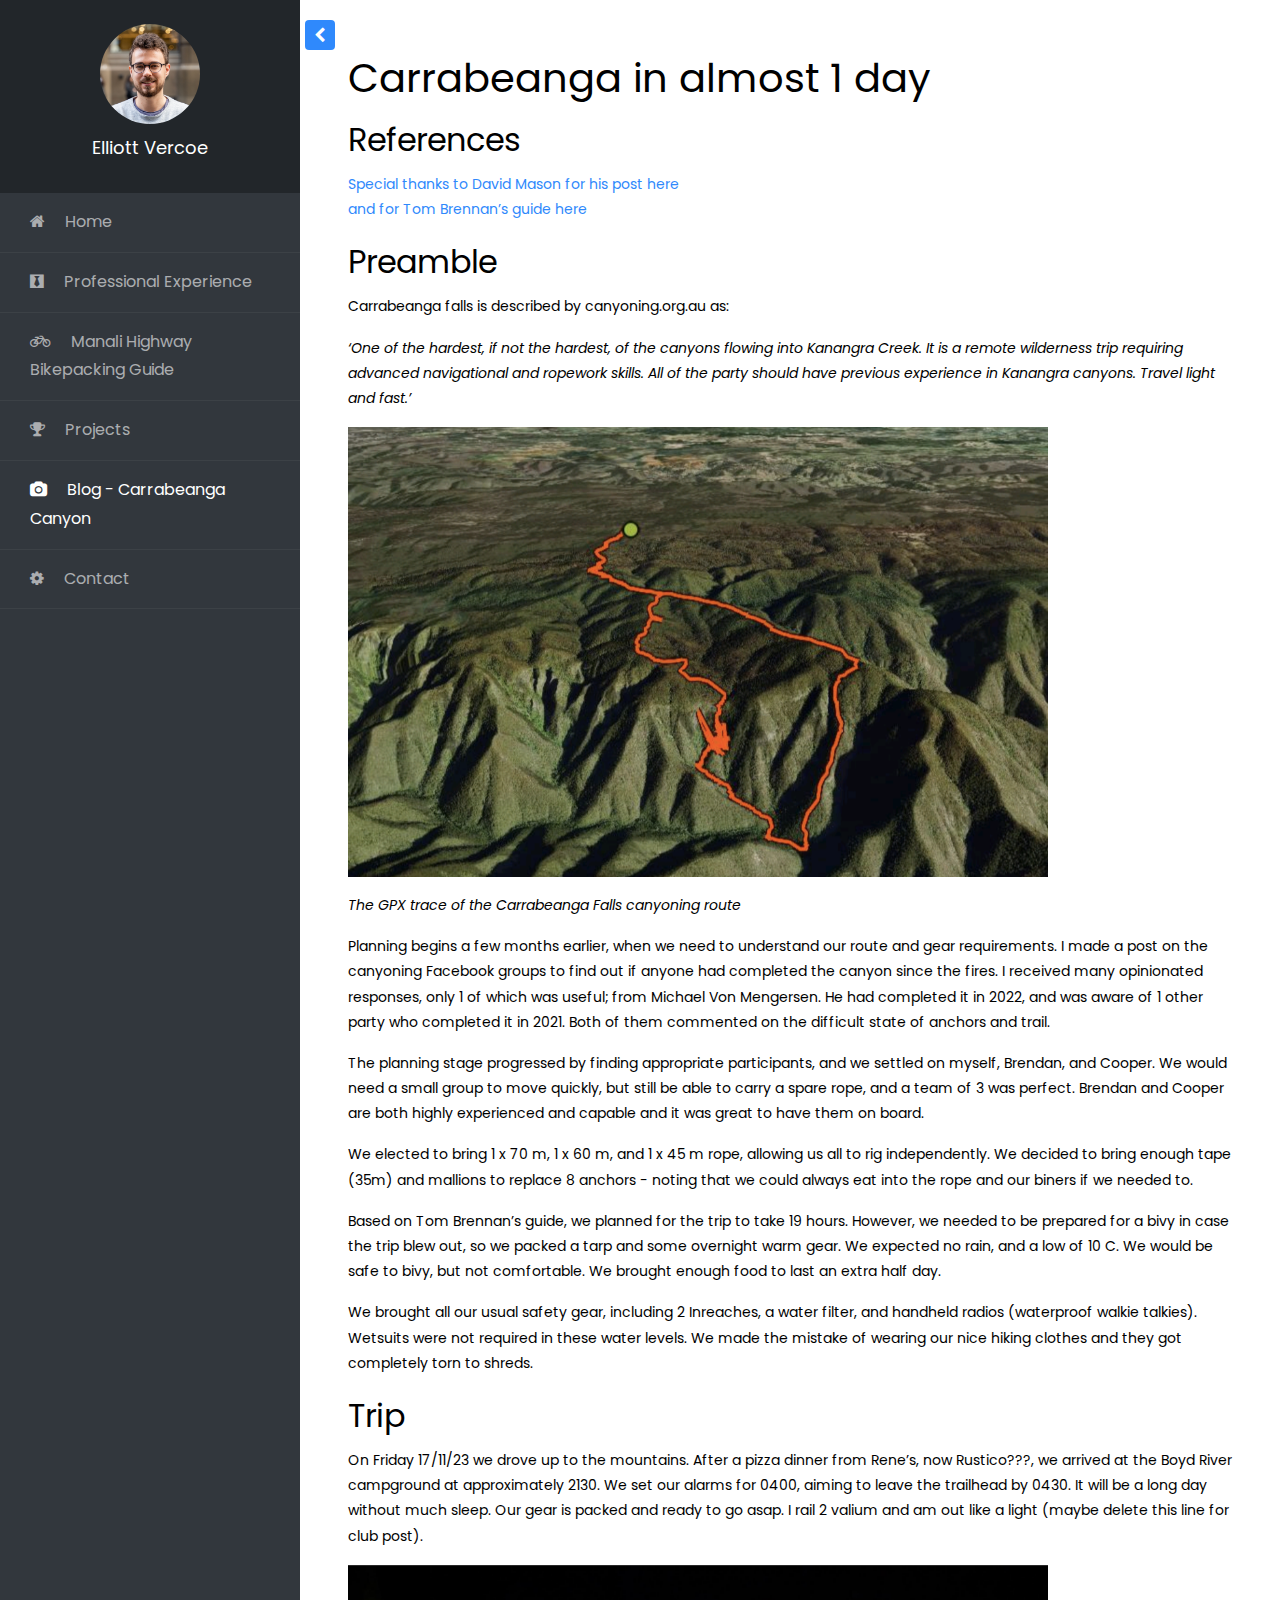
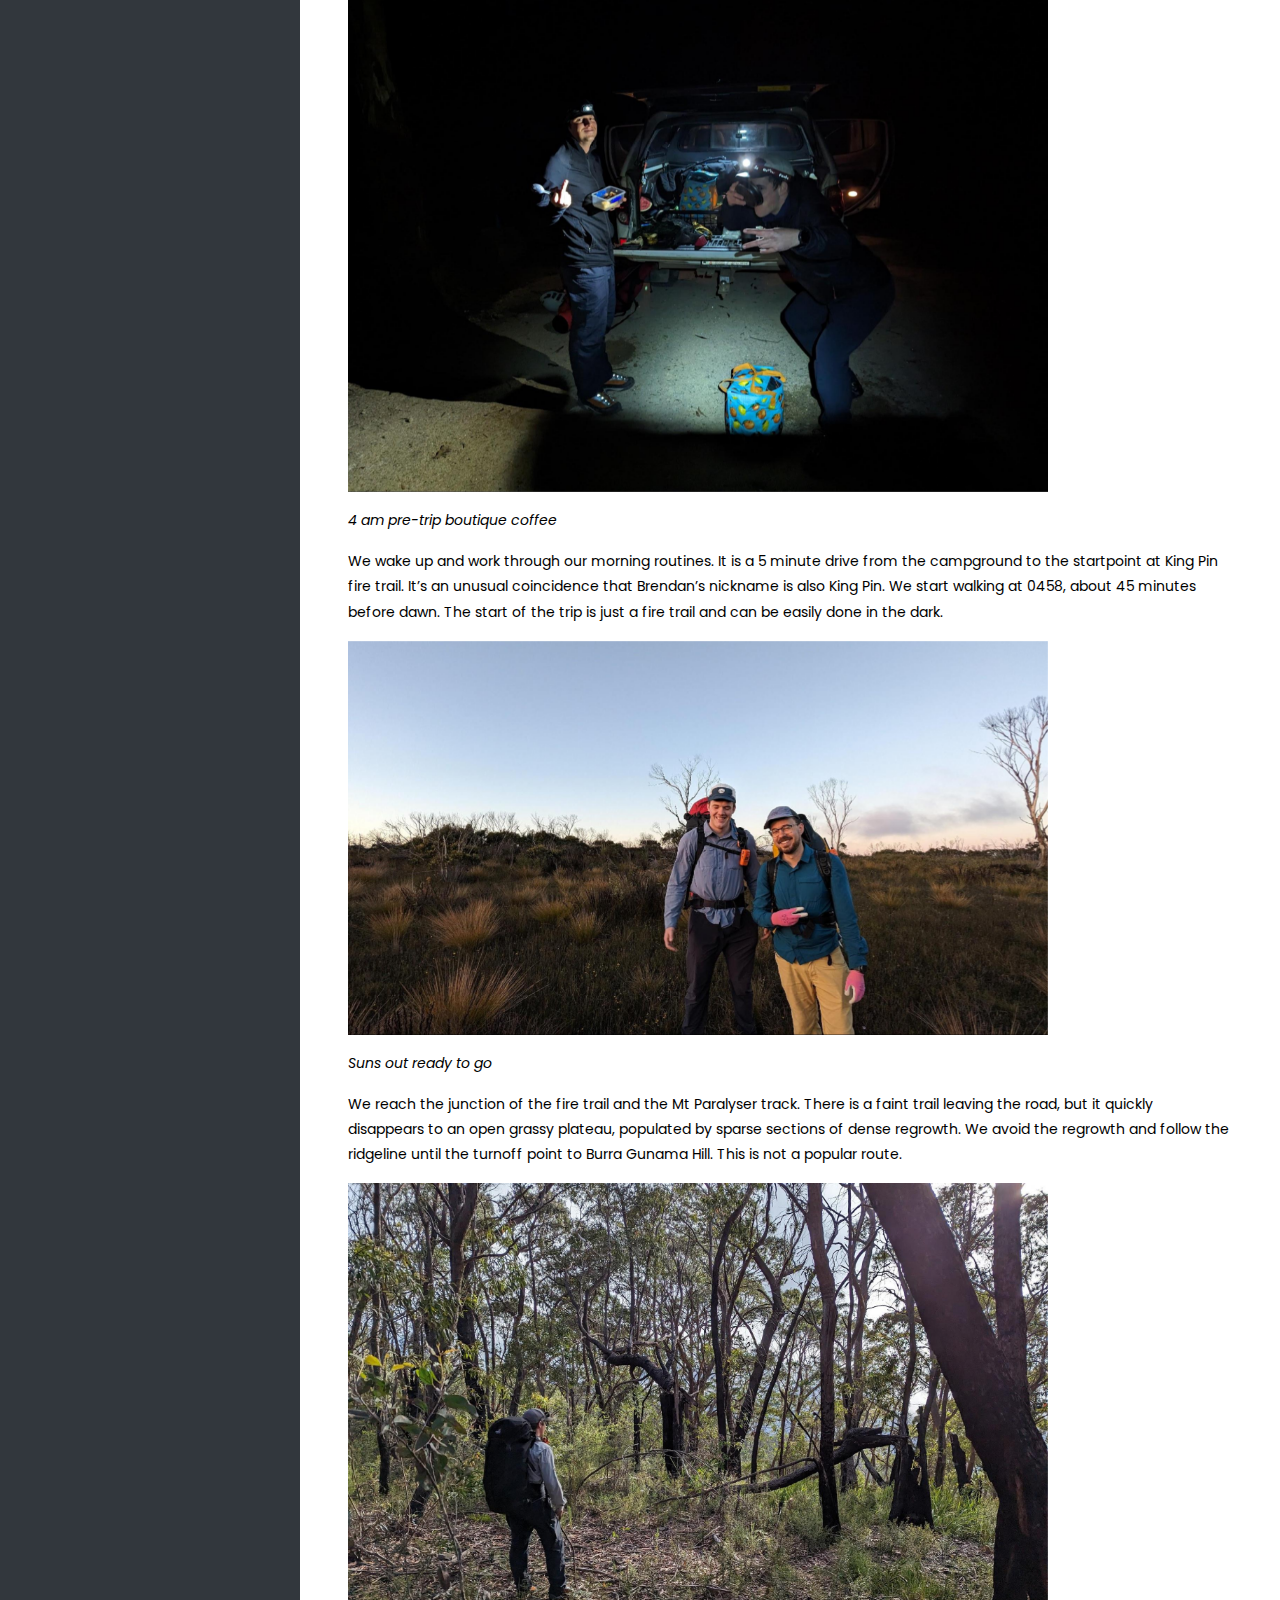
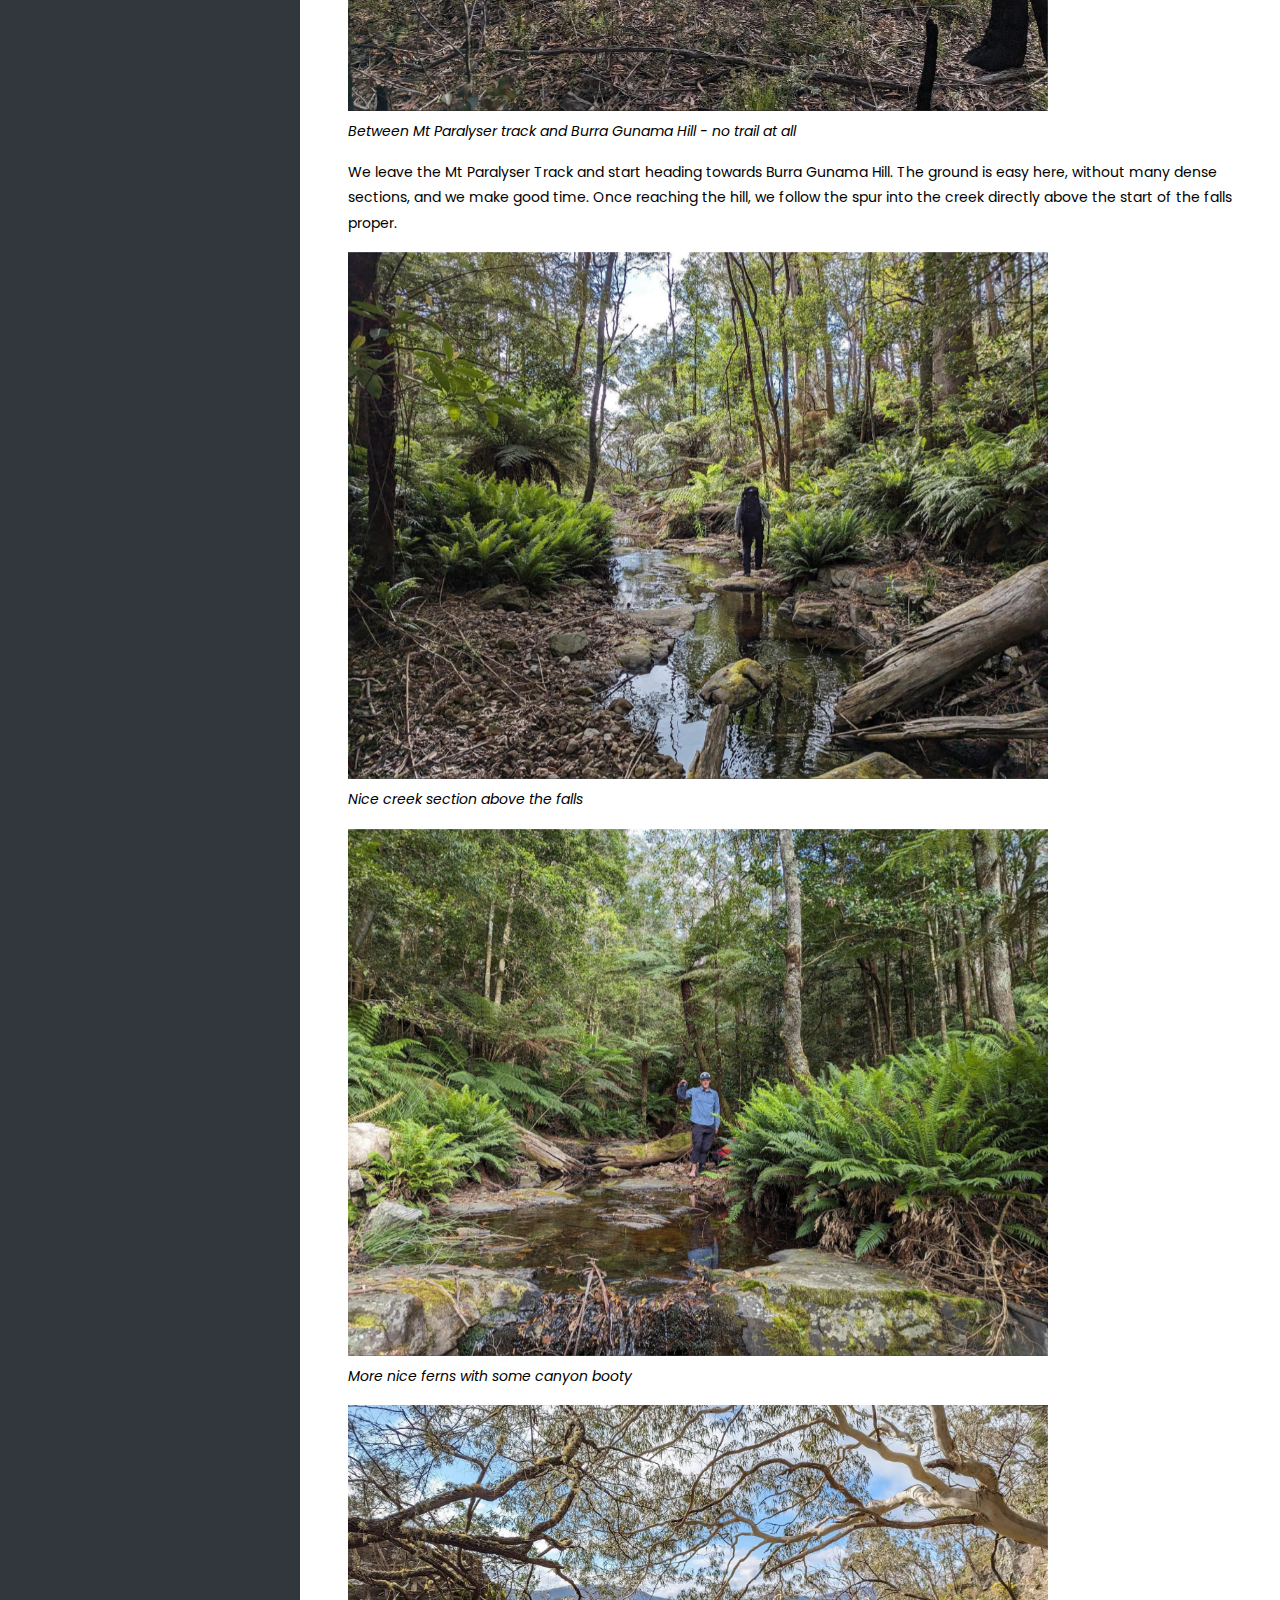
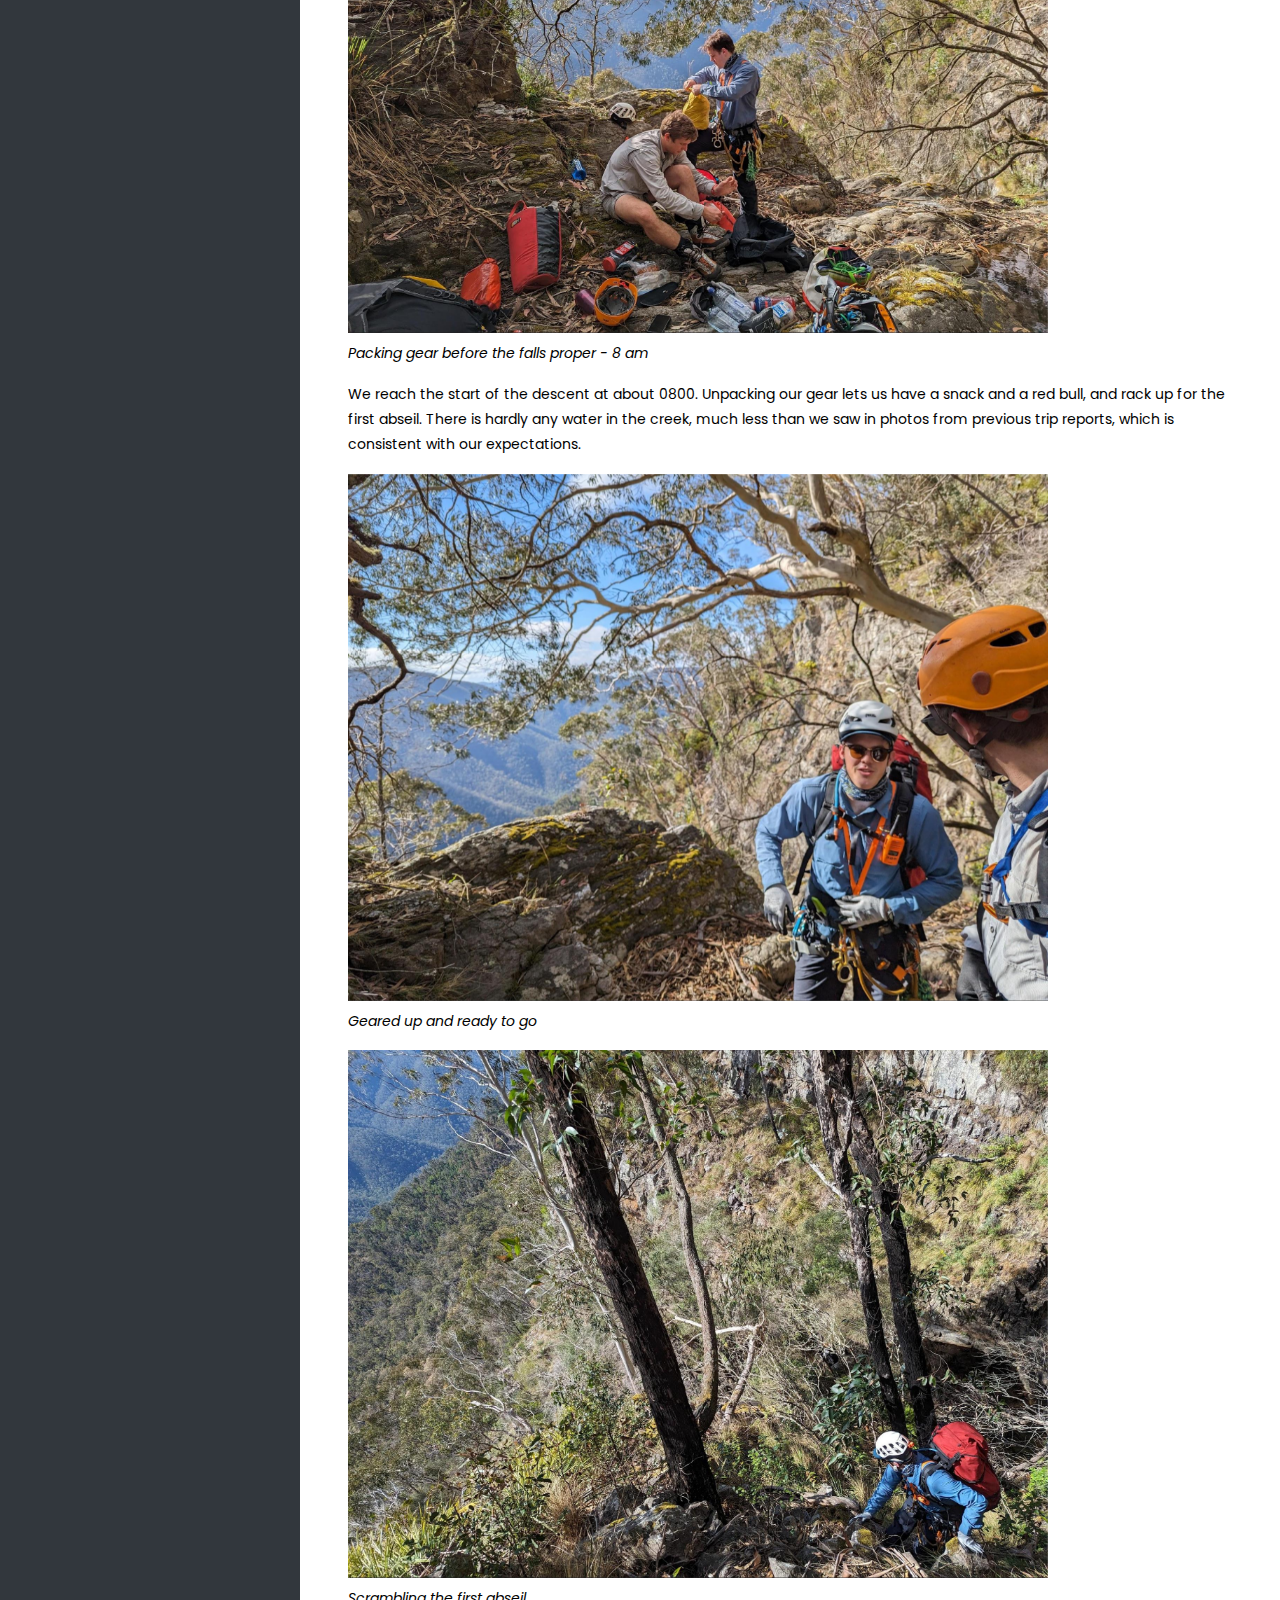
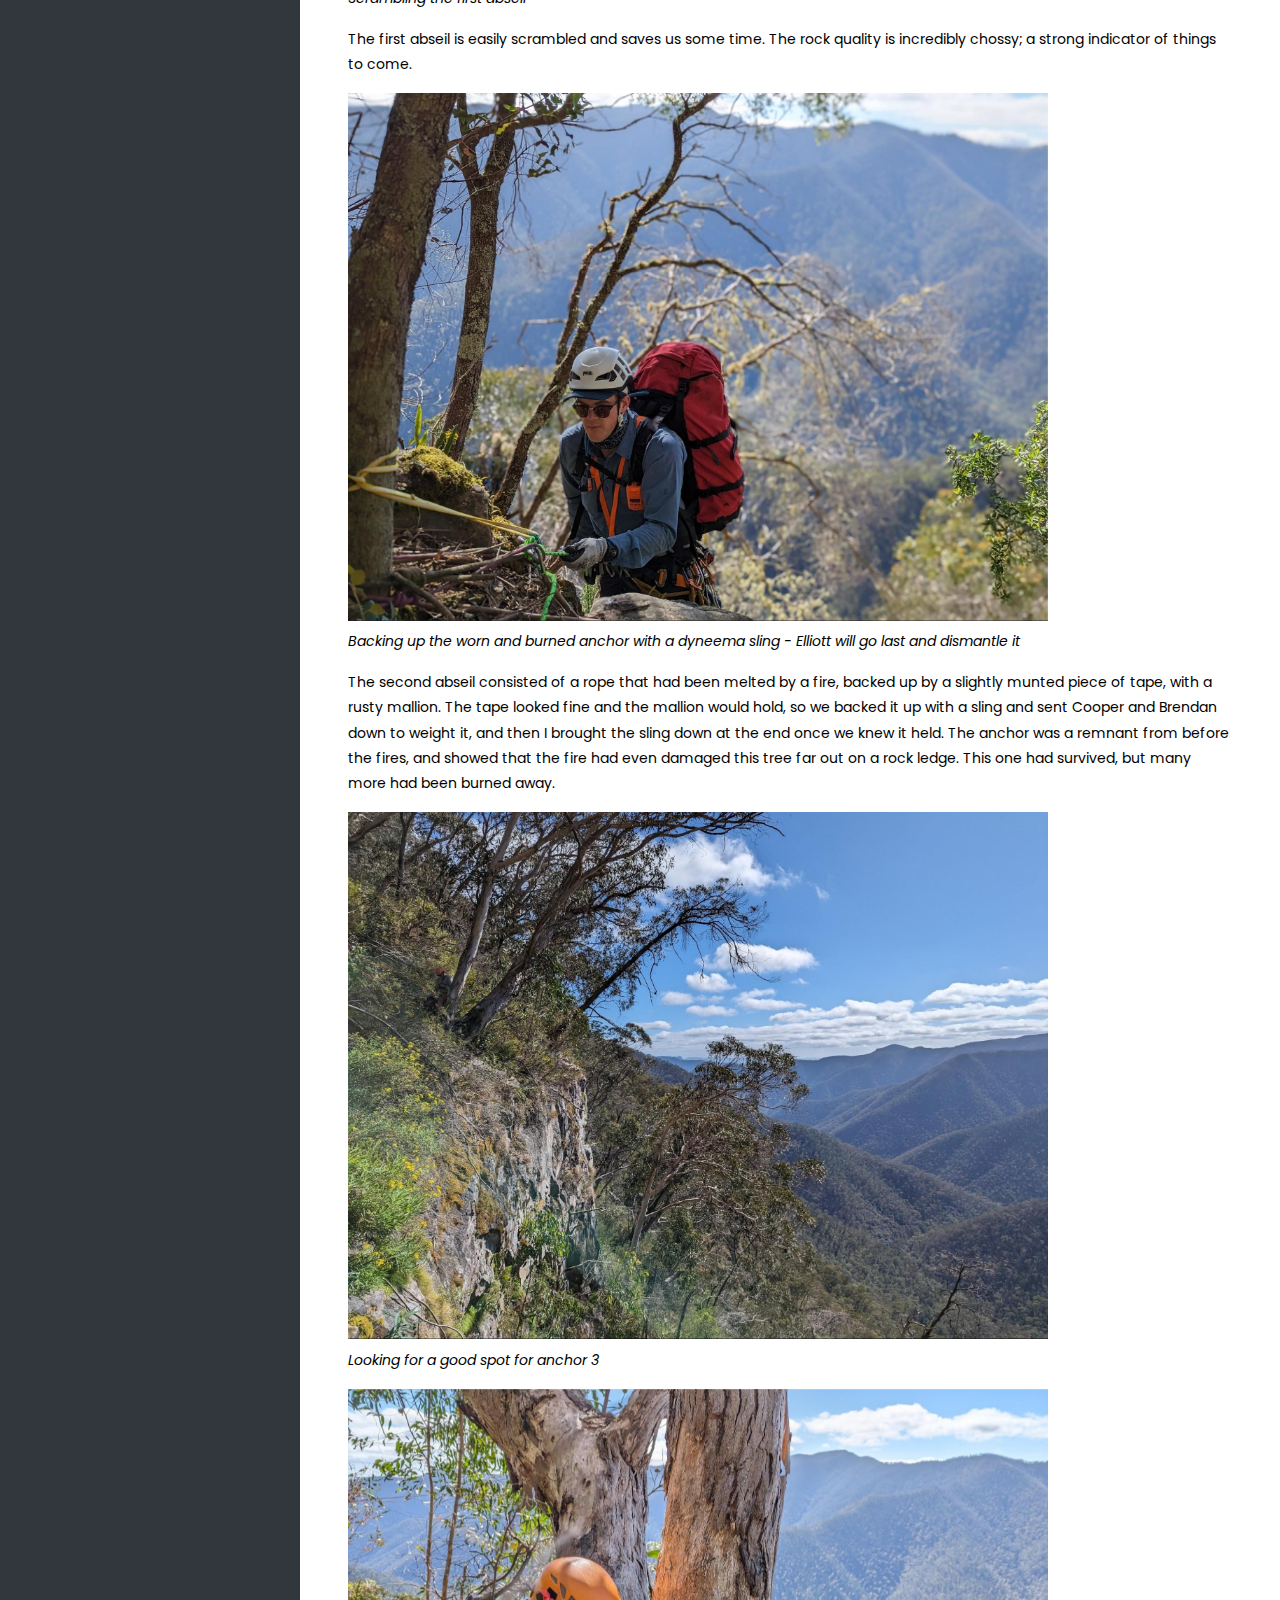
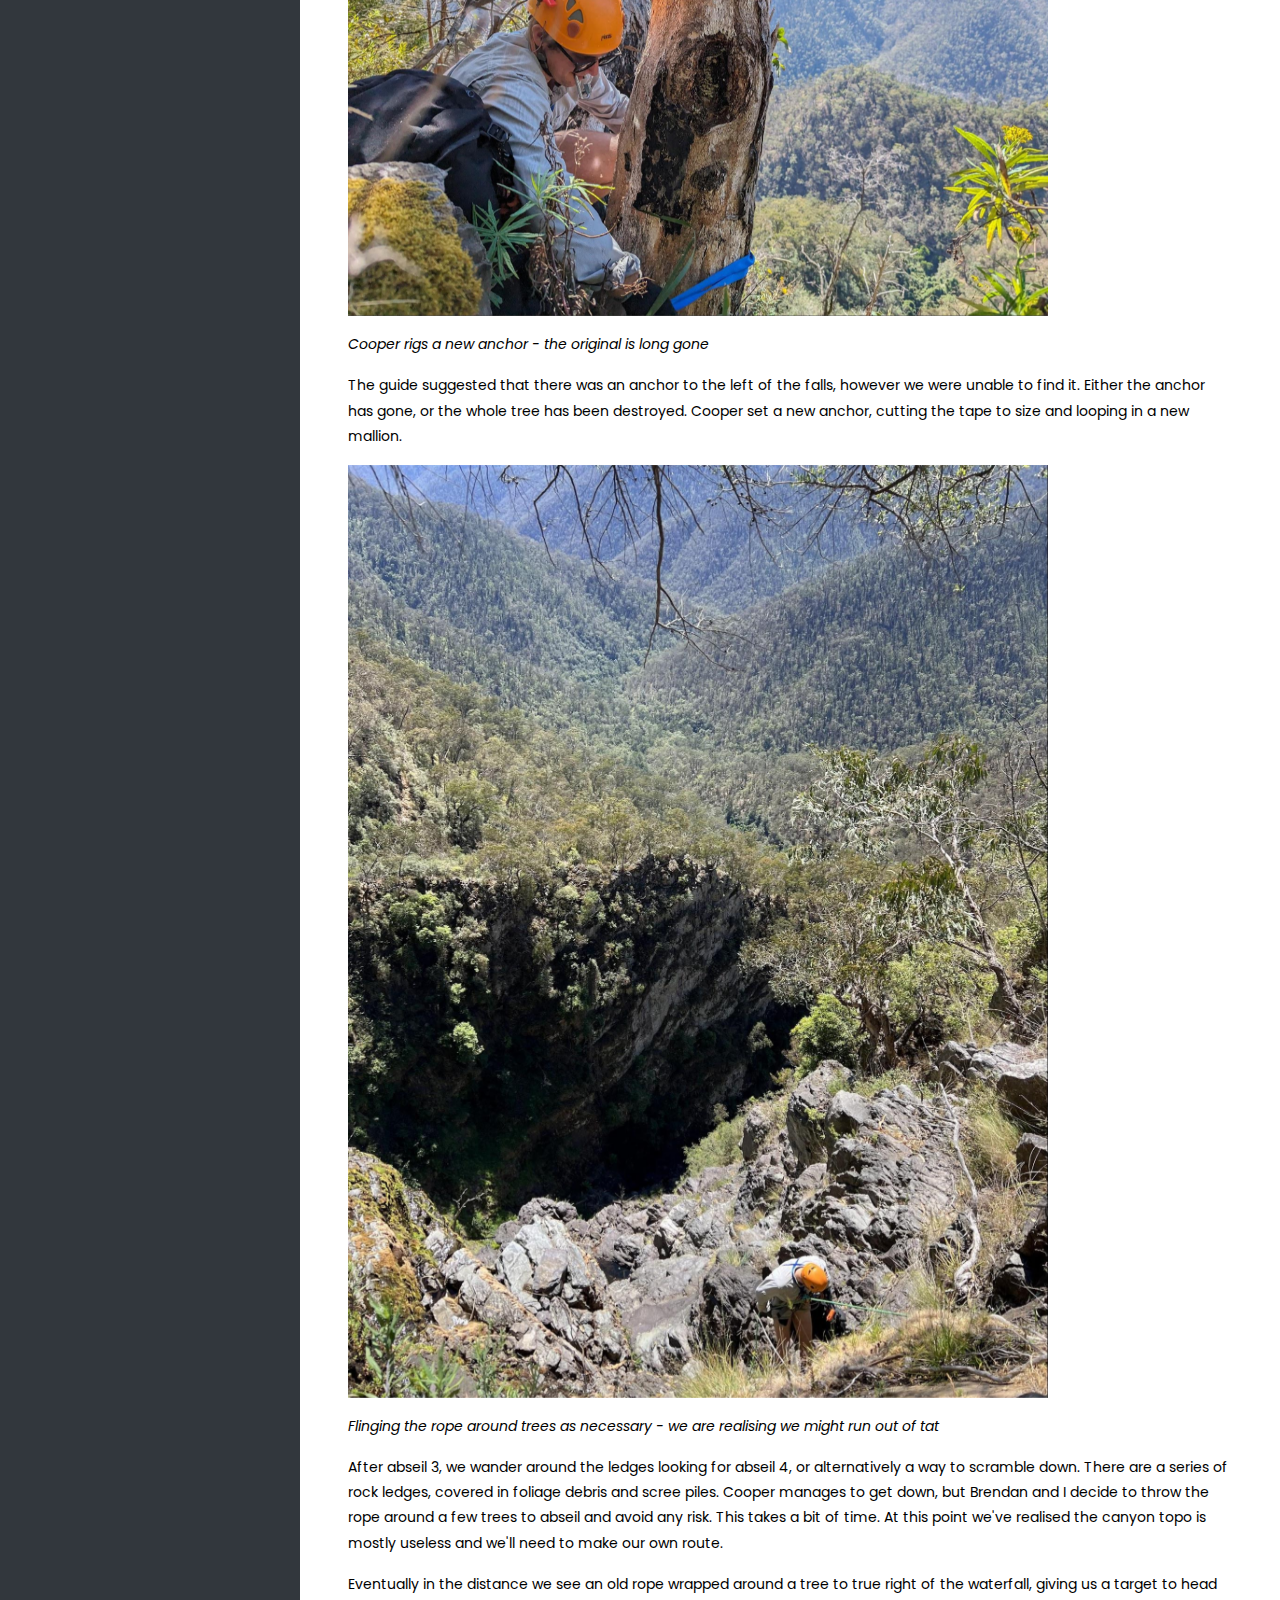
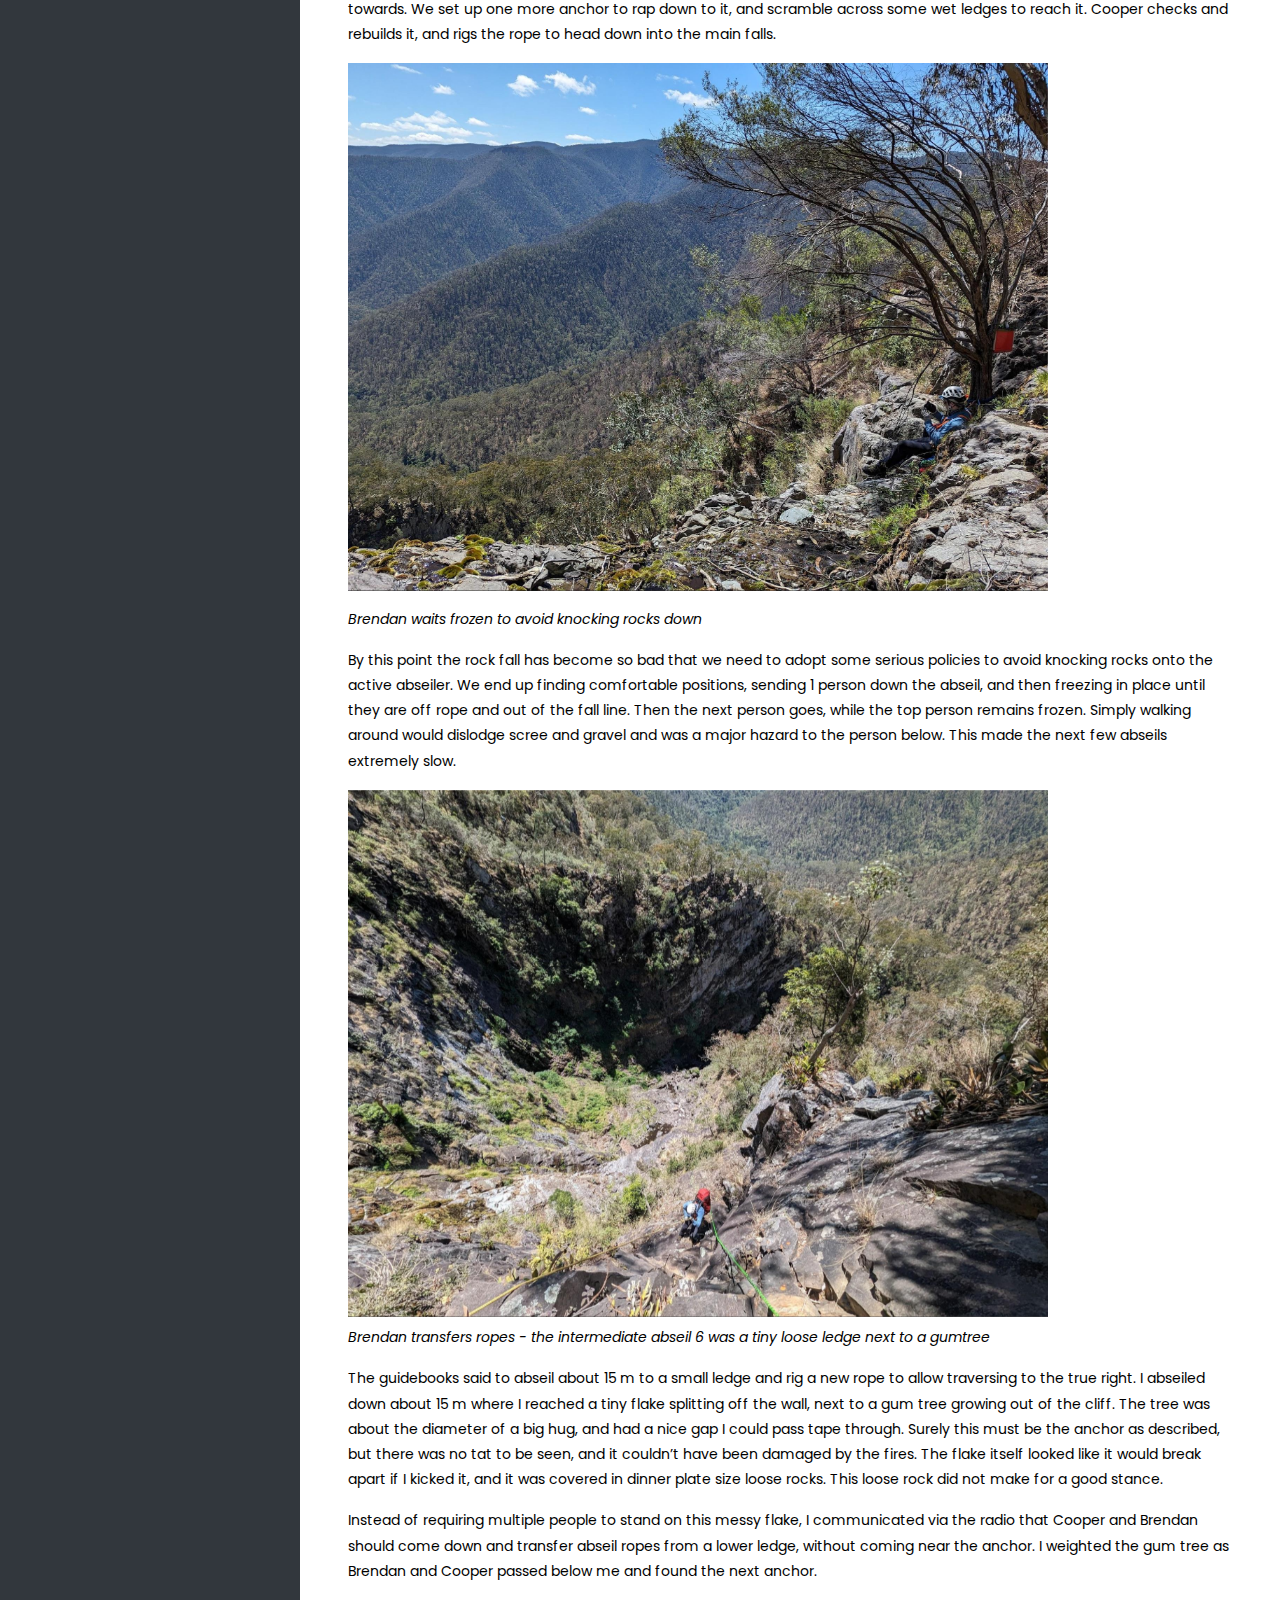
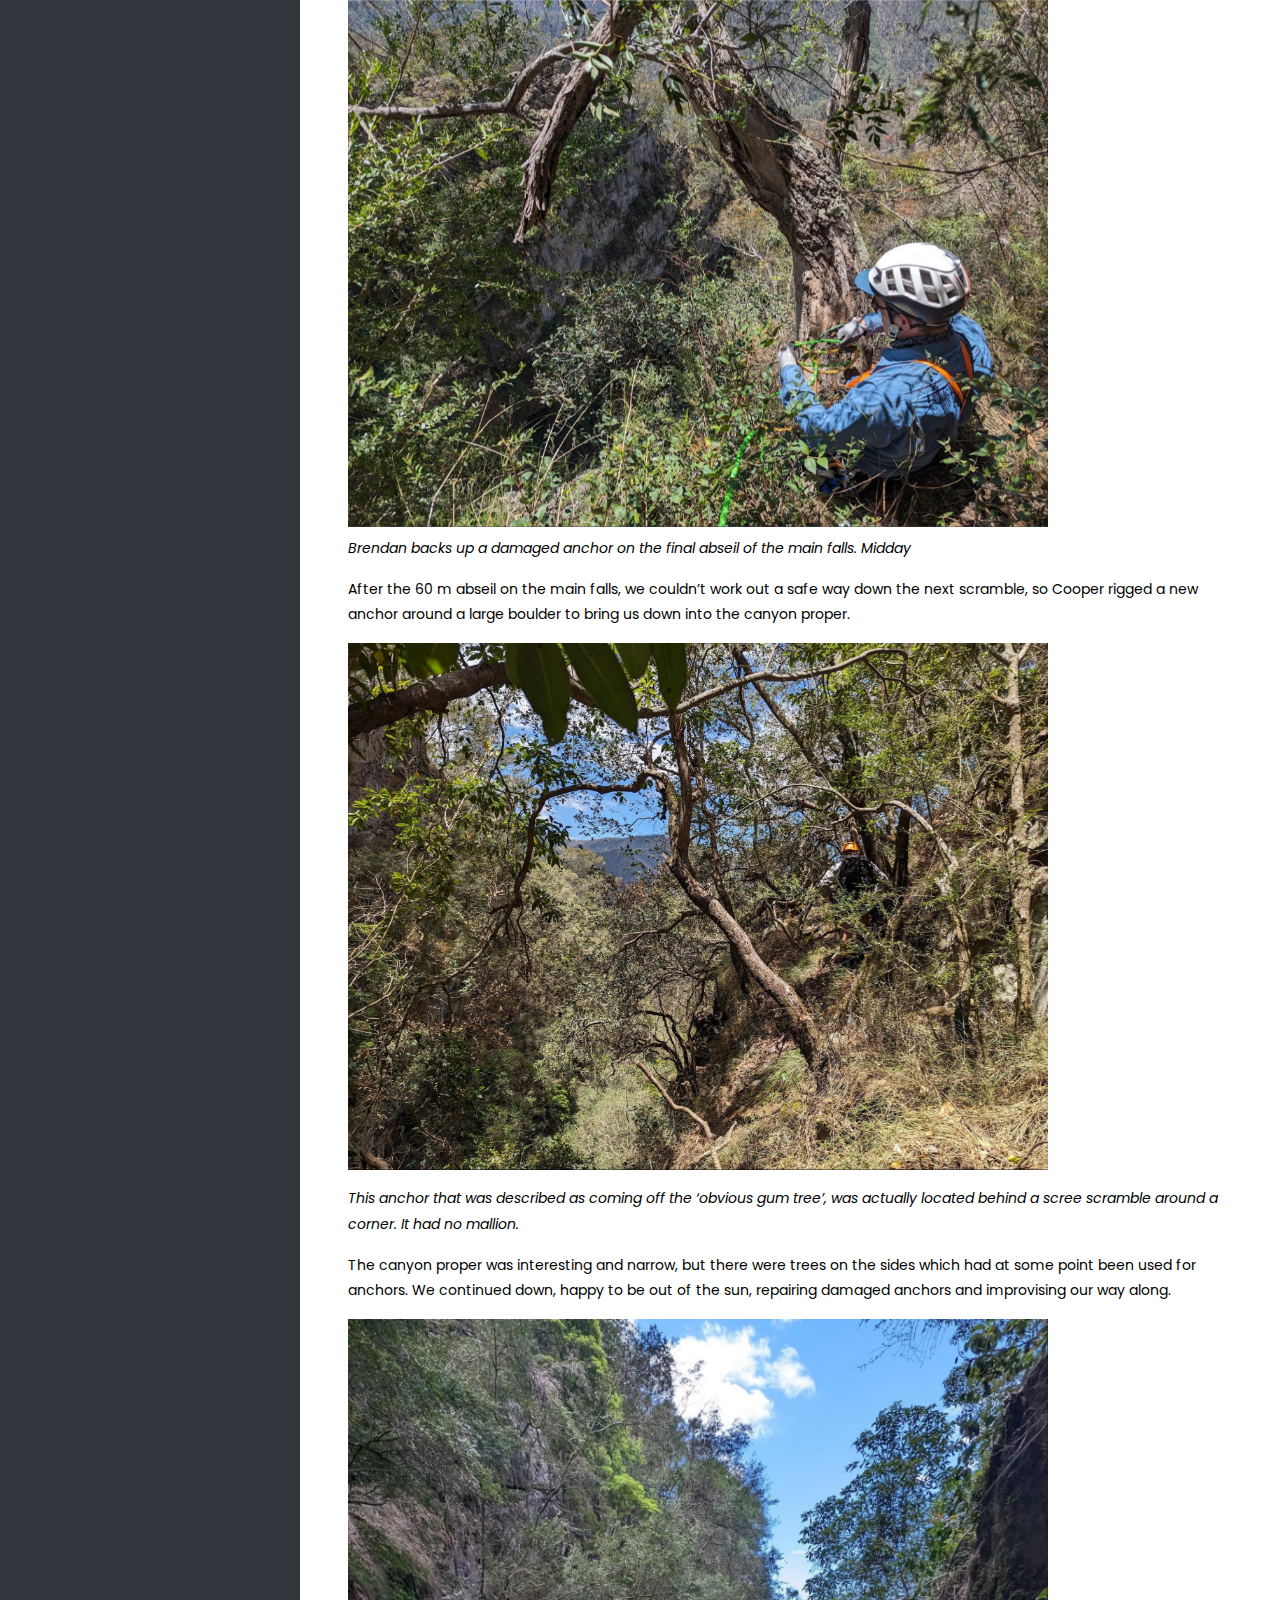
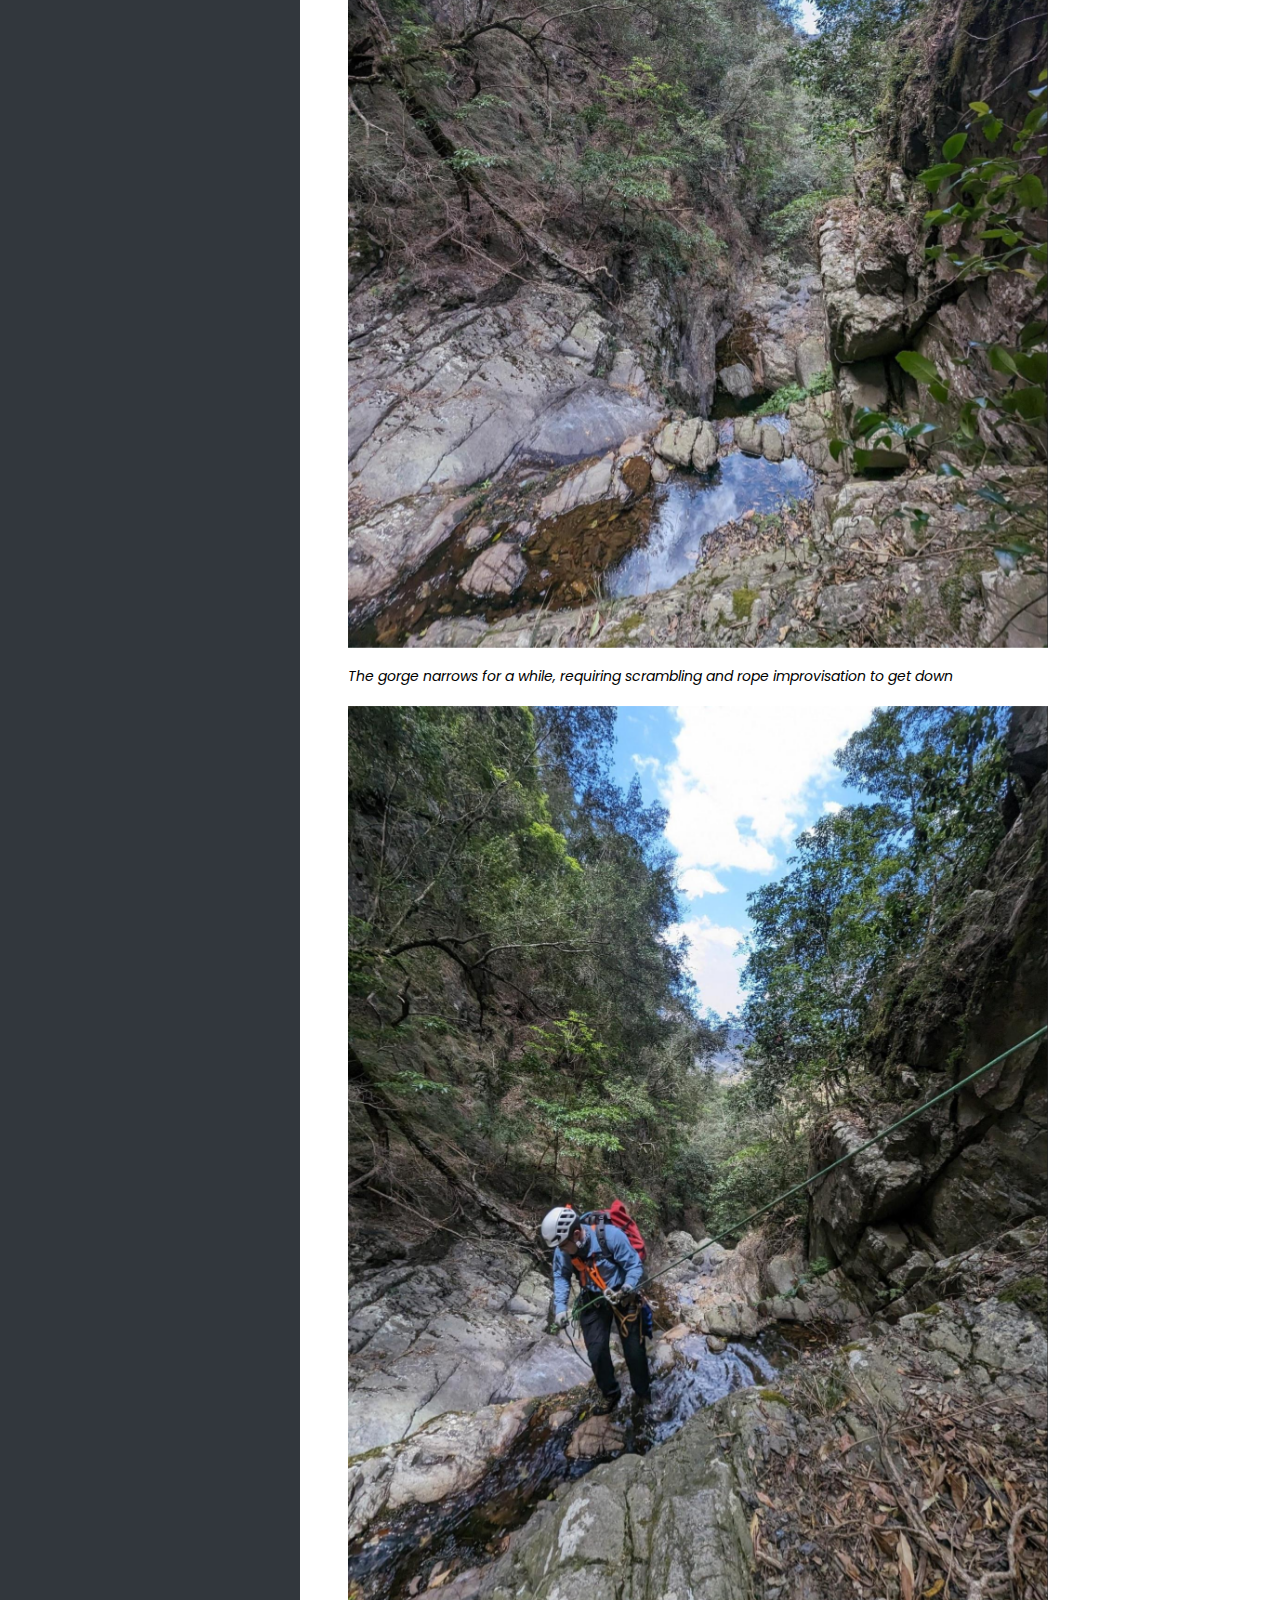
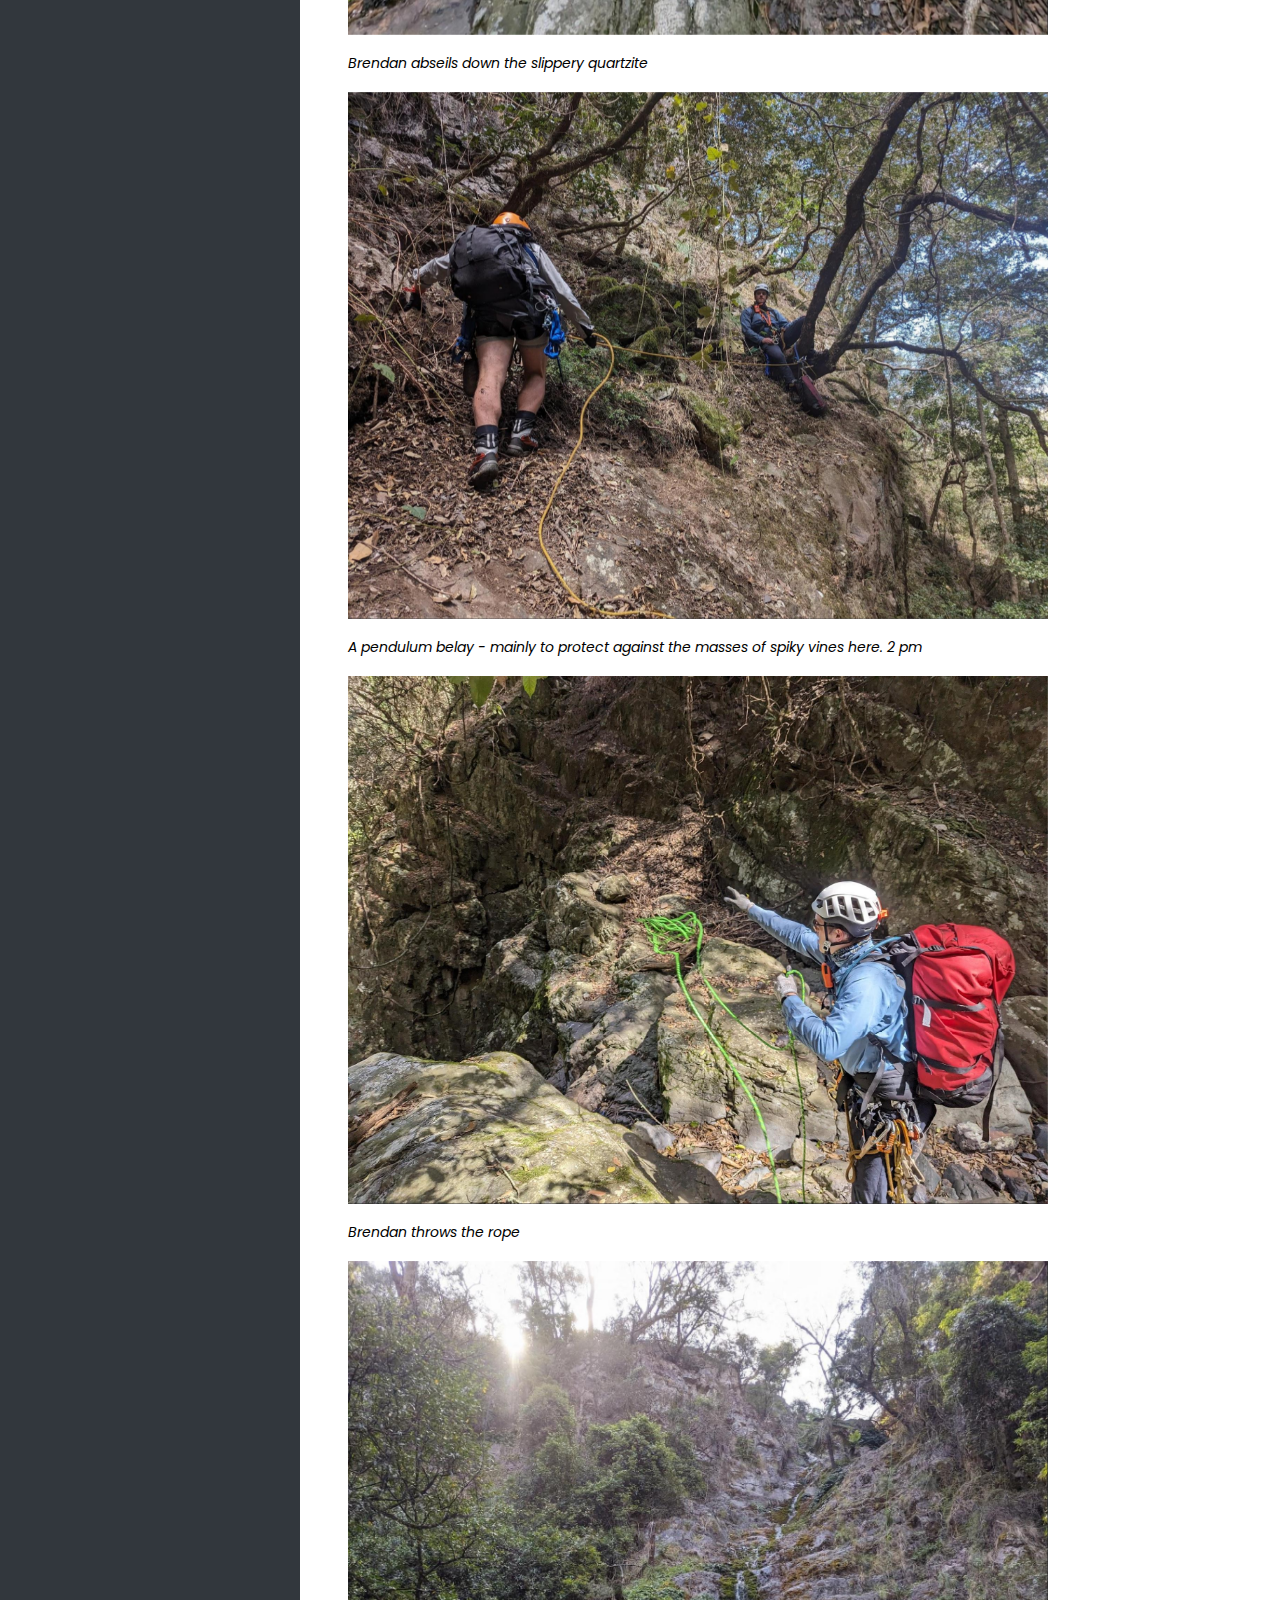
==== commit d82c9a07: "Fixed menu" ====
--- a/CarraBeangaCanyonTripReport.html
+++ b/CarraBeangaCanyonTripReport.html
@@ -68,14 +68,14 @@
              <li>
                <a href="professional.html"><span class="fa fa-black-tie mr-3"></span> Professional Experience</a>
              </li>          
-           <li class="active">
+           <li>
                <a href="manalihighwayguide.html"><span class="fa fa-bicycle mr-3"></span> Manali Highway Bikepacking Guide</a>
              </li>
              <li>
                <a href="projects.html"><span class="fa fa-trophy mr-3"></span> Projects</a>
              </li>
-             <li>
-               <a href="personal.html"><span class="fa fa-camera mr-3"></span> Blog - Carrabeanga Canyon</a>
+             <li class="active">
+               <a href="CarraBeangaCanyonTripReport.html"><span class="fa fa-camera mr-3"></span> Blog - Carrabeanga Canyon</a>
              </li>
                <li>
                    <a href="contact.html"><span class="fa fa-cog mr-3"></span> Contact</a>
